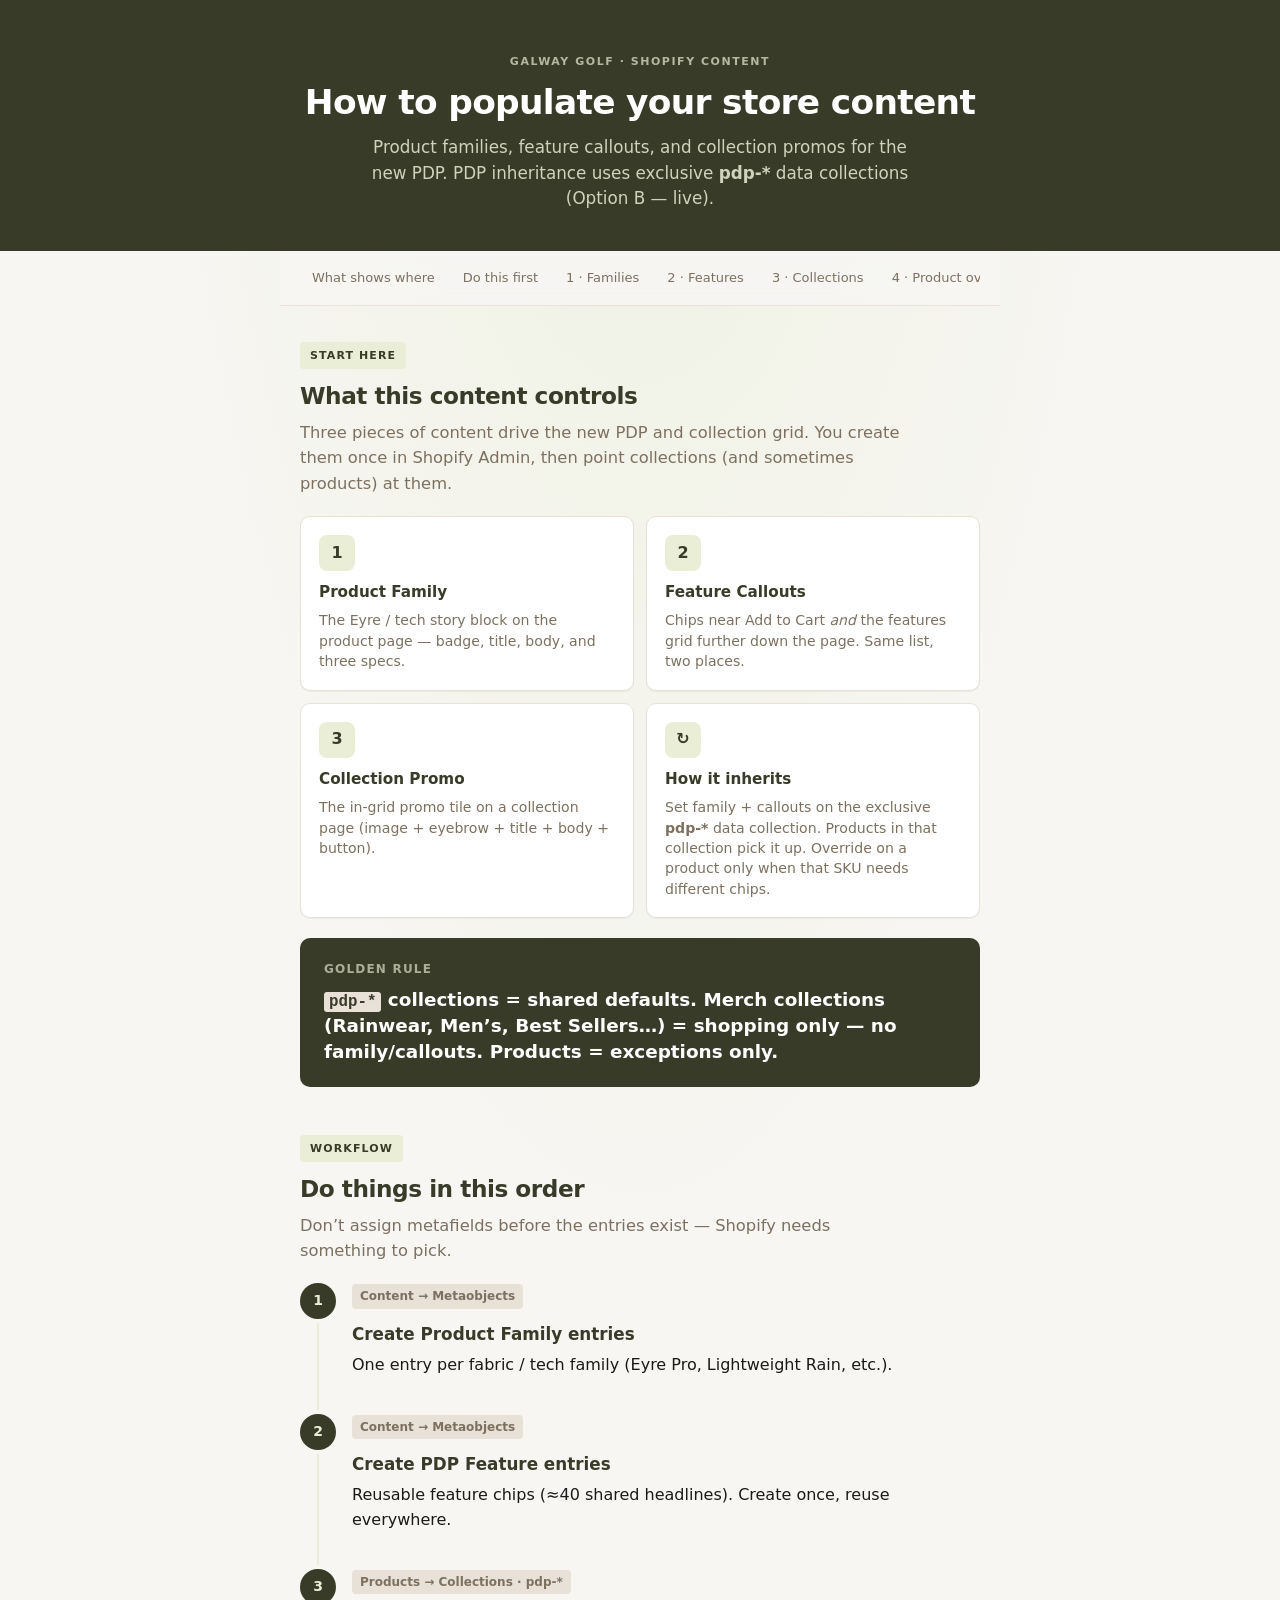
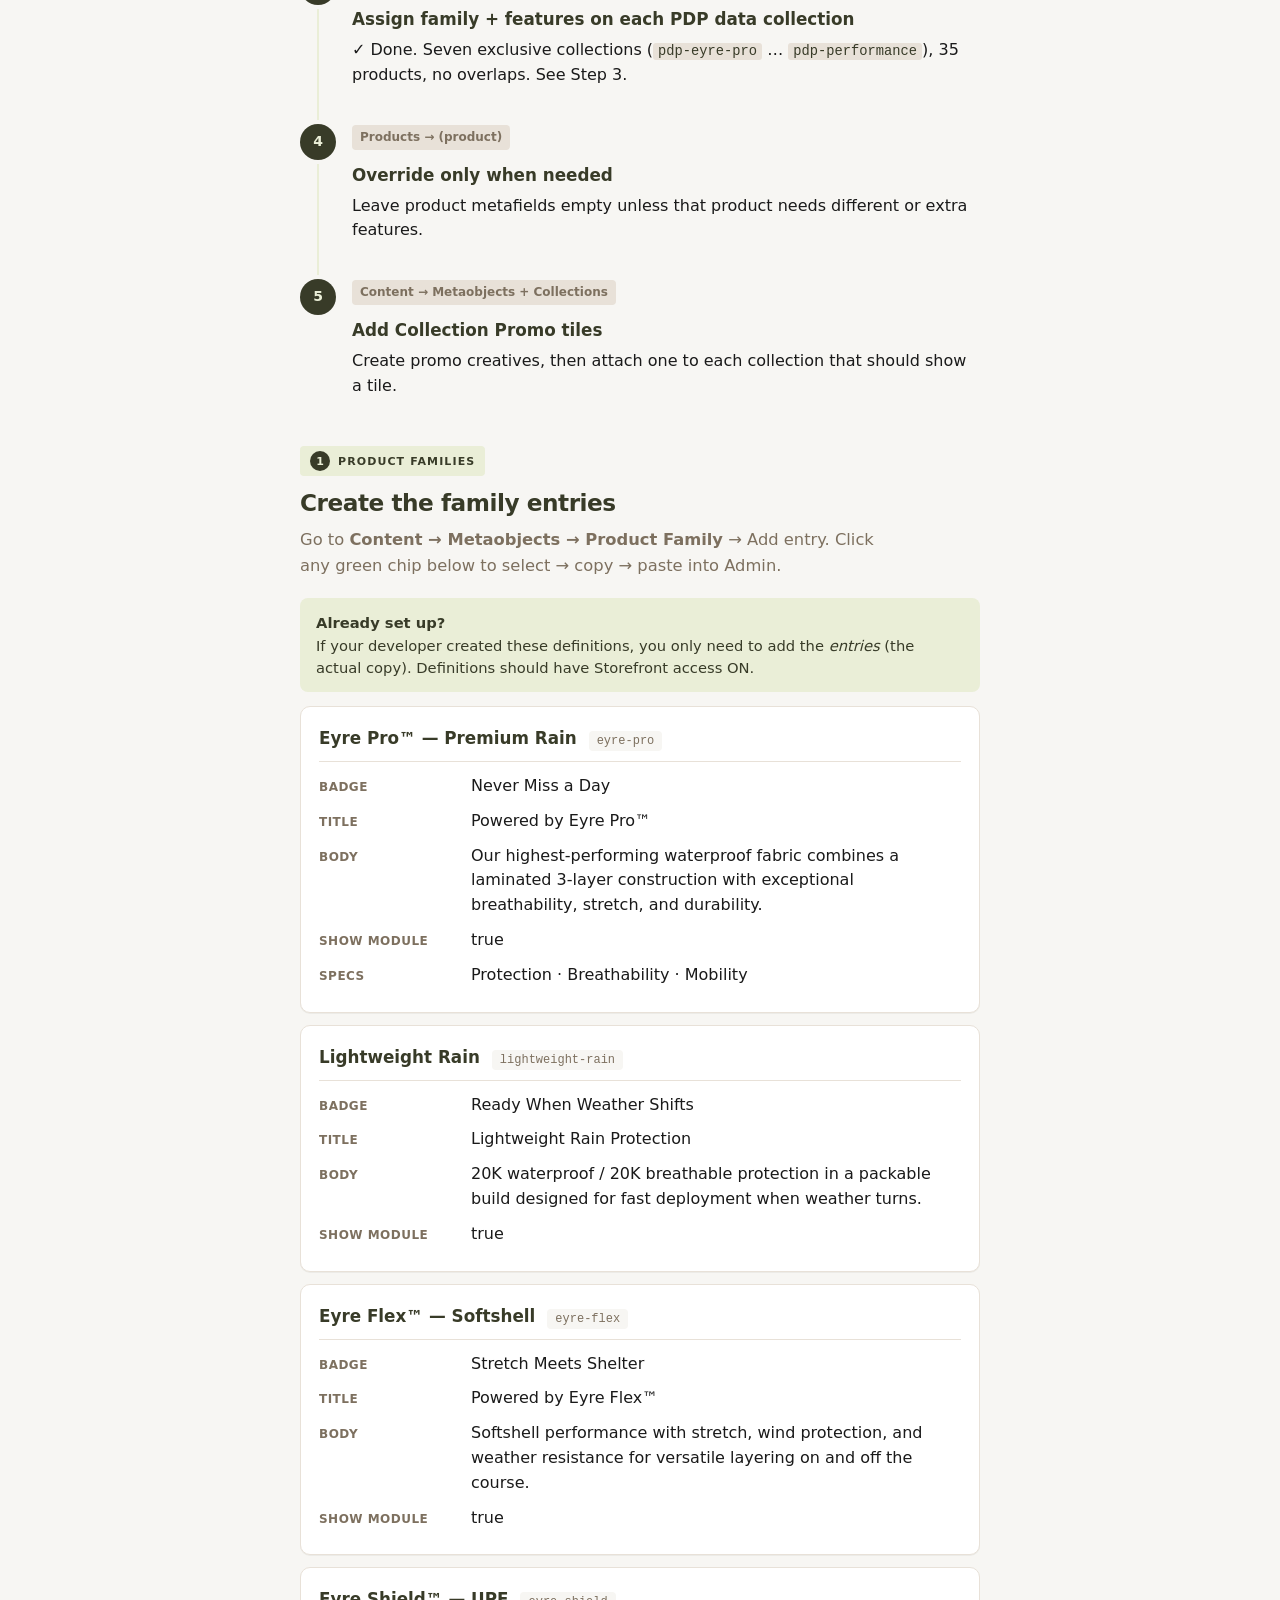
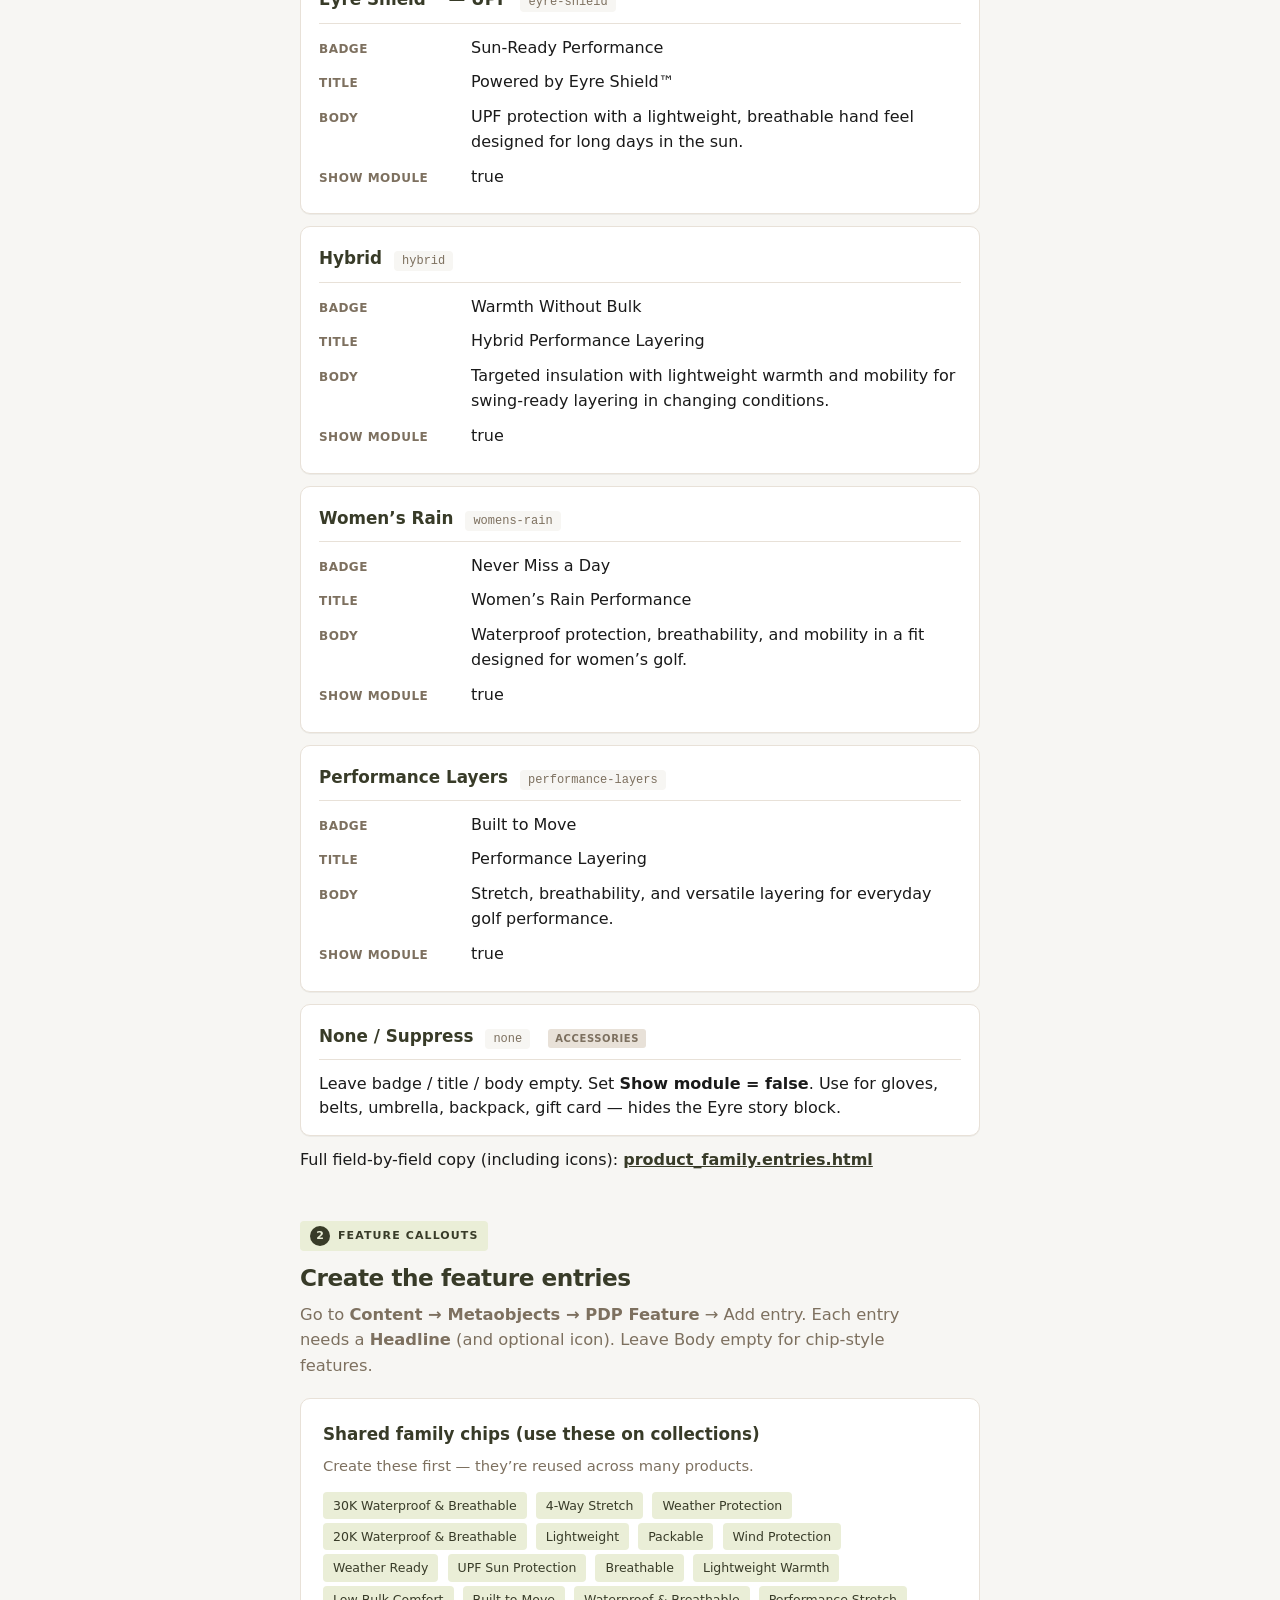
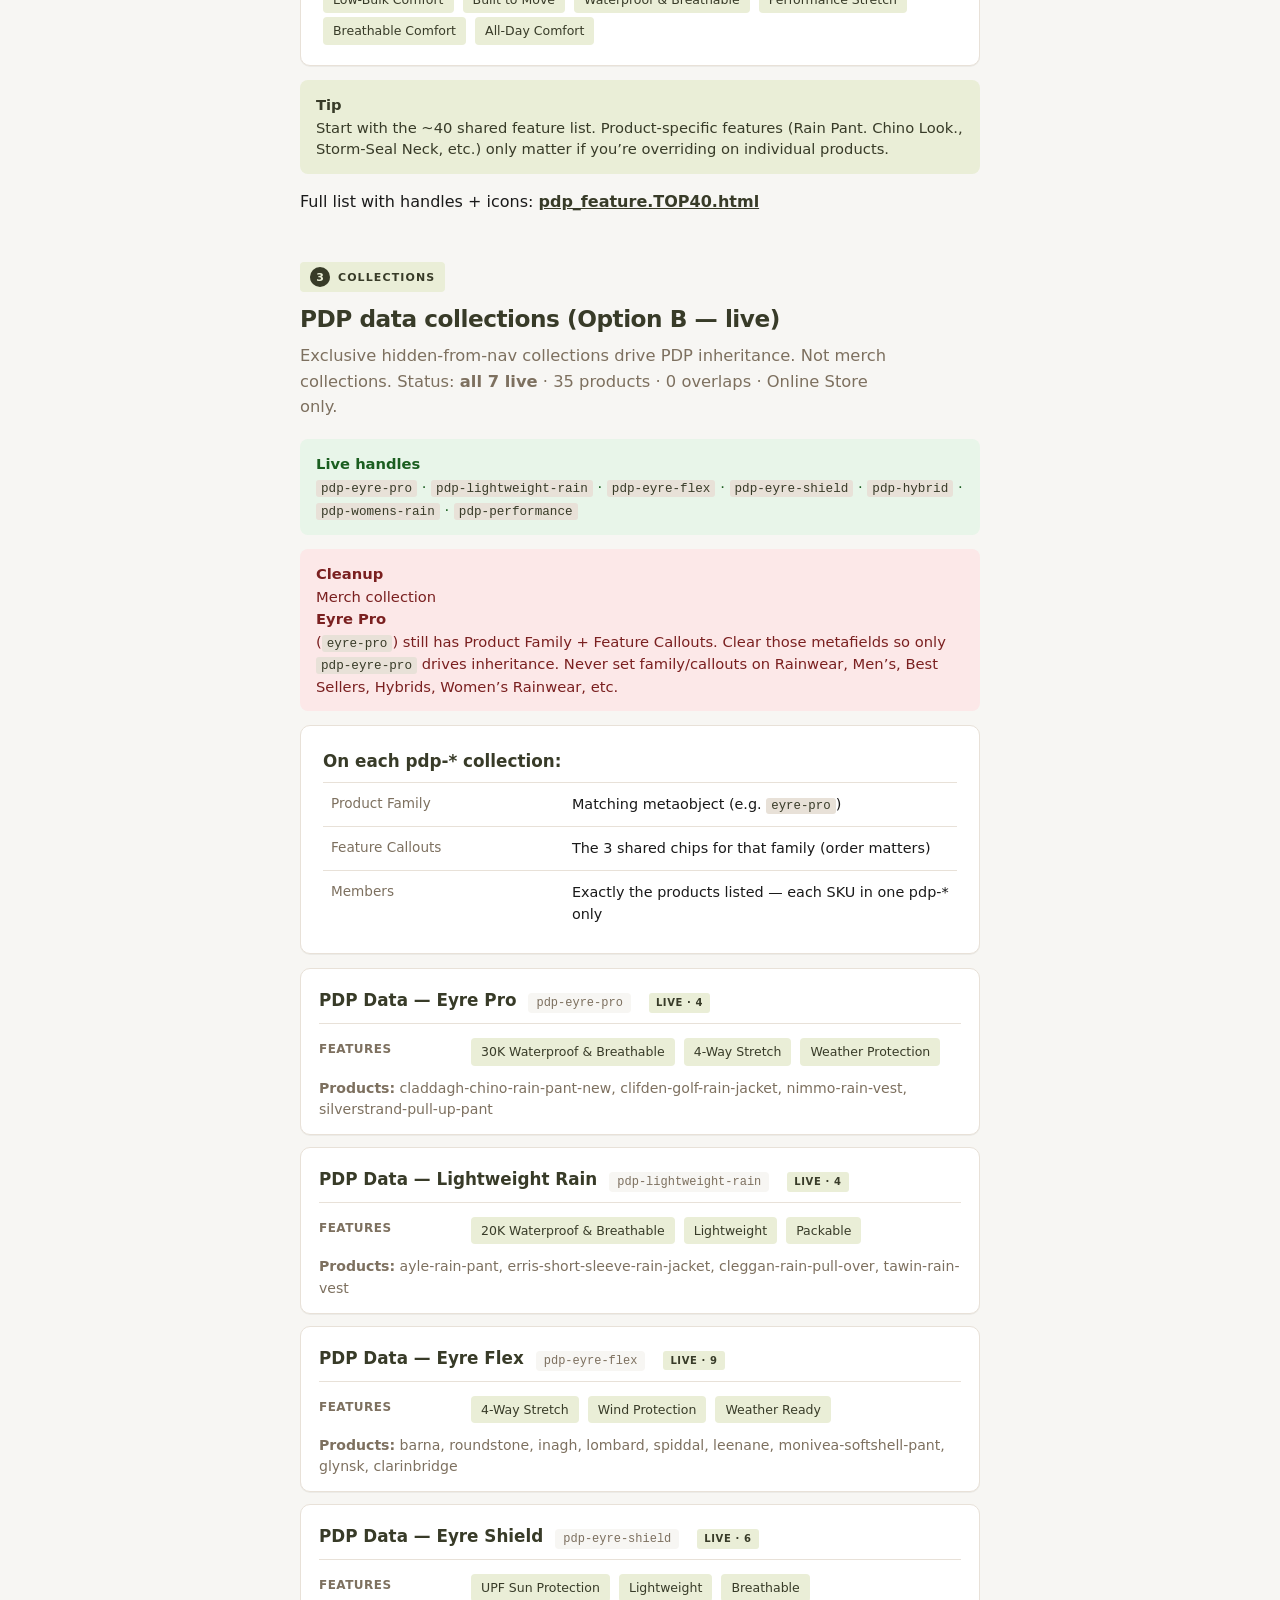
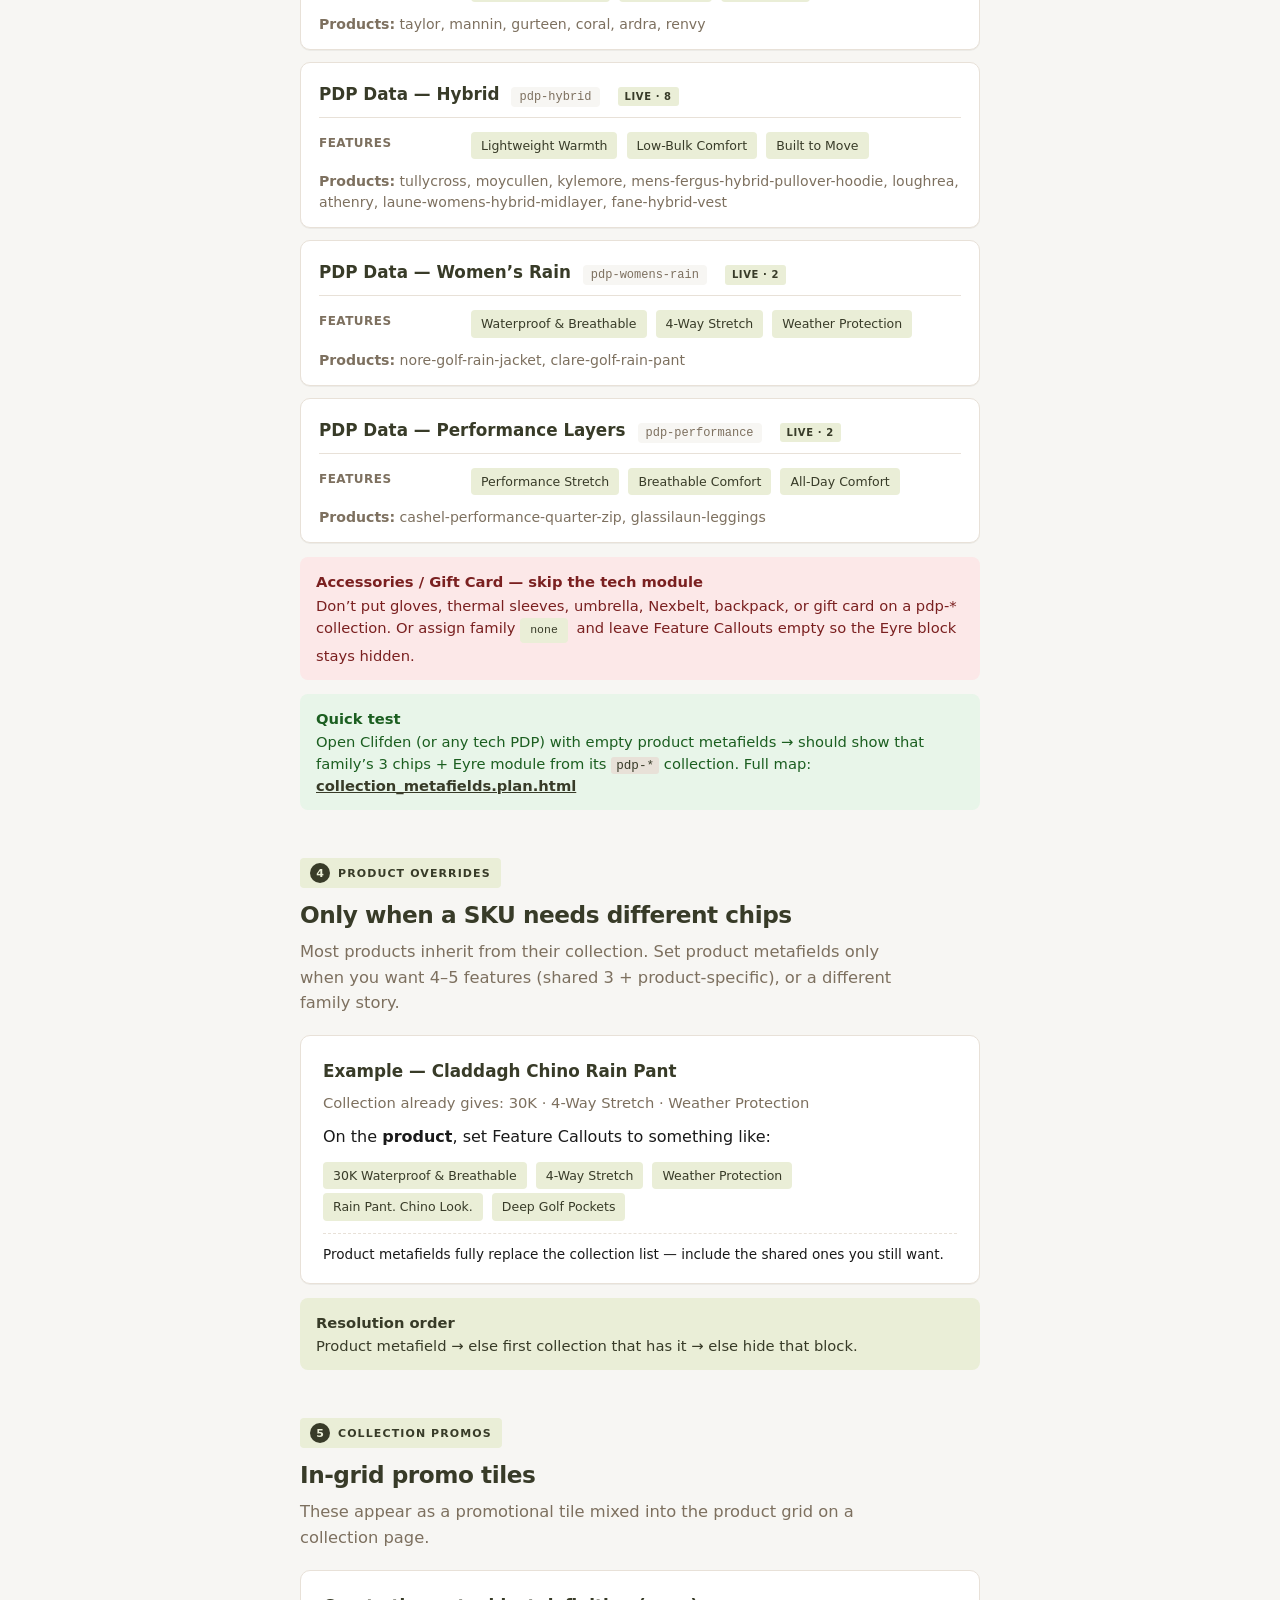
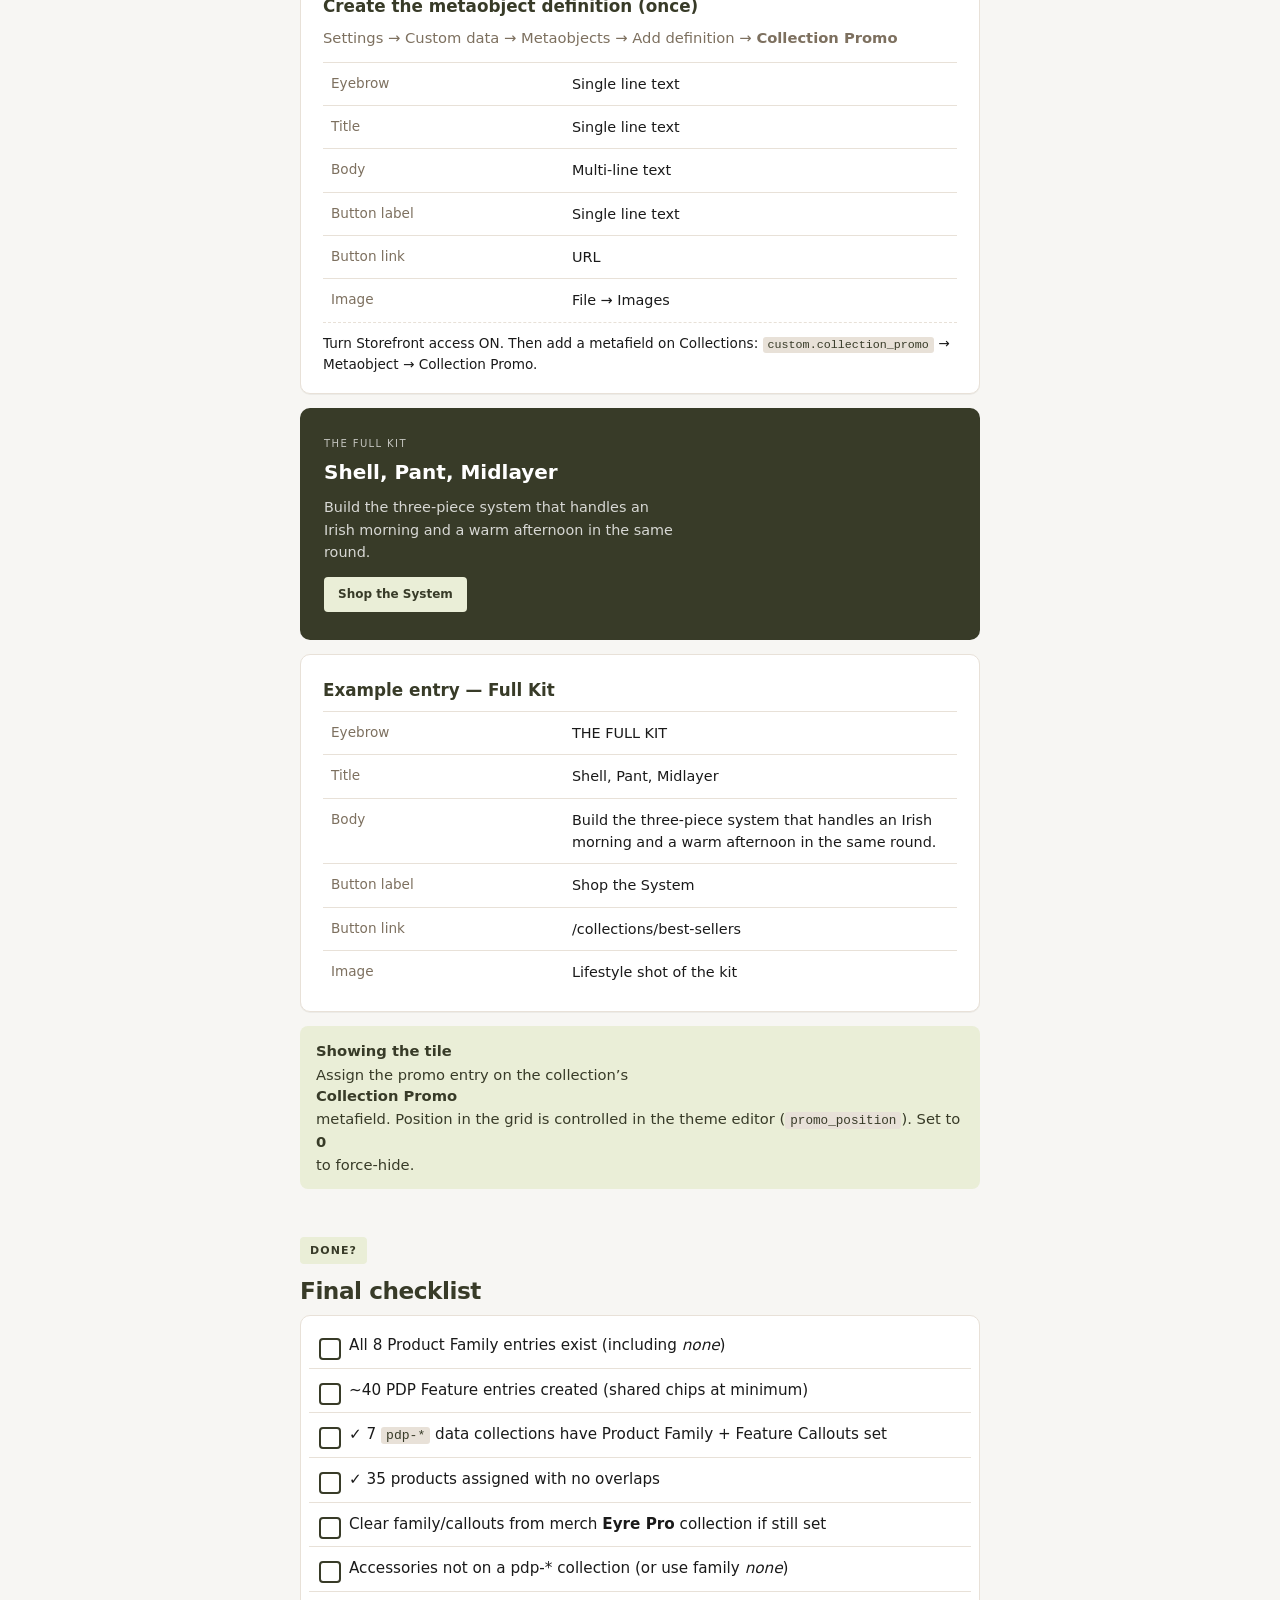
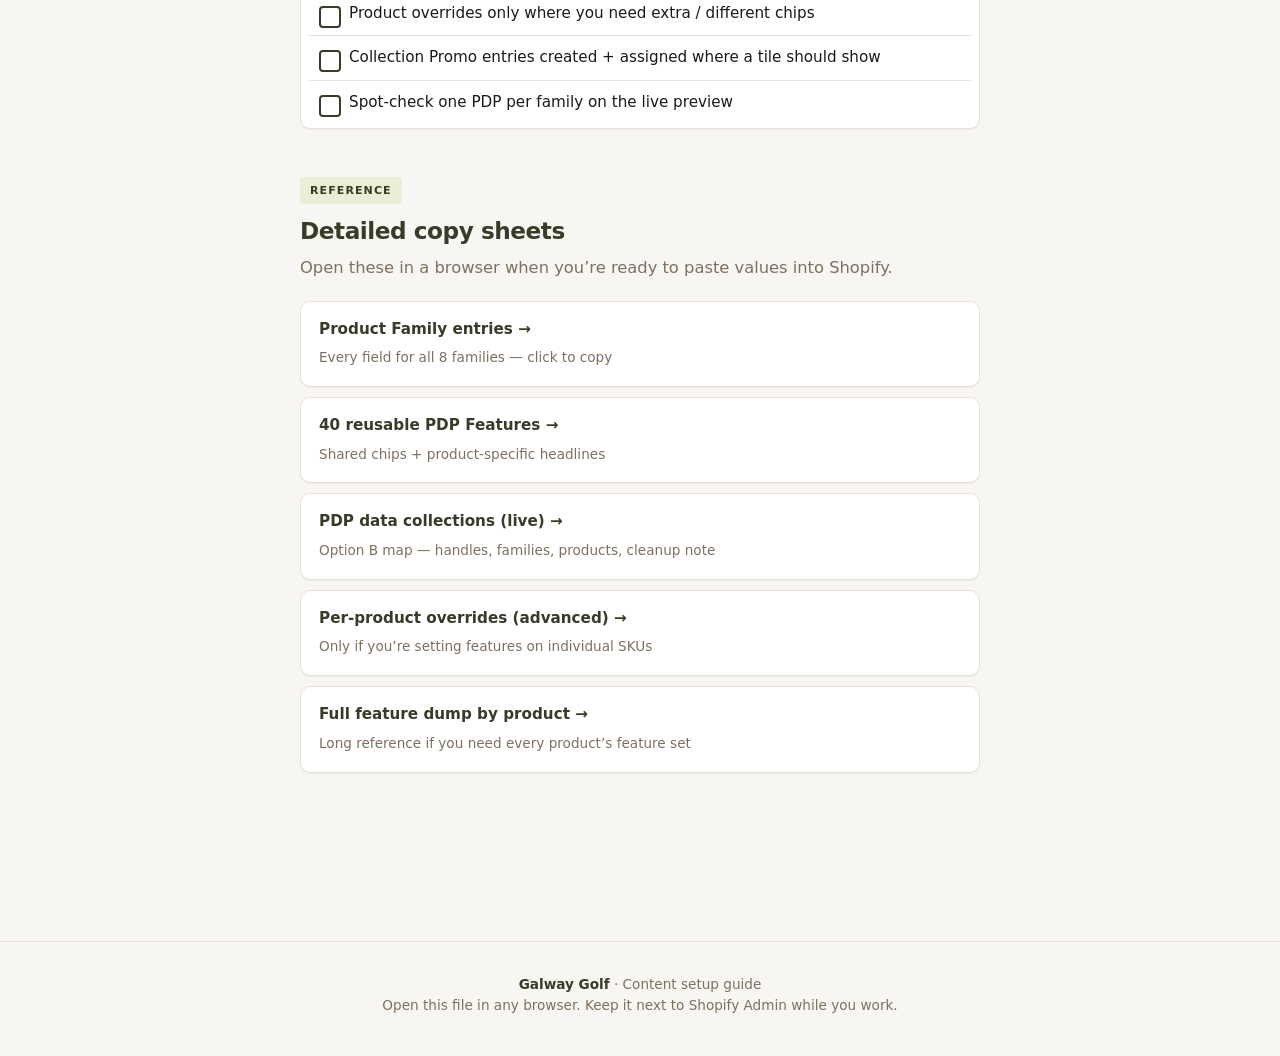
==== docs/index.html @ e73abbde "guide" ====
<!DOCTYPE html>
<html lang="en">
<head>
  <meta charset="utf-8" />
  <meta name="viewport" content="width=device-width, initial-scale=1" />
  <title>Galway — Content Setup Guide</title>
  <style>
    :root {
      --green: #383b28;
      --mint: #eaeed7;
      --taupe: #e8e1d8;
      --brown: #7d705f;
      --ink: #1a1a1a;
      --cream: #f7f6f3;
      --white: #ffffff;
      --sale: #ea4a4a;
      --radius: 10px;
      --shadow: 0 1px 0 rgba(56, 59, 40, 0.06);
      --max: 720px;
    }

    * { box-sizing: border-box; }
    html { scroll-behavior: smooth; }
    body {
      margin: 0;
      font: 16px/1.55 system-ui, -apple-system, "Segoe UI", sans-serif;
      color: var(--ink);
      background:
        radial-gradient(ellipse 80% 40% at 50% -10%, var(--mint) 0%, transparent 55%),
        var(--cream);
    }

    /* —— Header —— */
    .hero {
      background: var(--green);
      color: var(--mint);
      padding: 48px 24px 40px;
      text-align: center;
    }
    .hero-eyebrow {
      display: inline-block;
      font-size: 11px;
      font-weight: 600;
      letter-spacing: 0.14em;
      text-transform: uppercase;
      color: rgba(234, 238, 215, 0.7);
      margin-bottom: 12px;
    }
    .hero h1 {
      margin: 0 0 12px;
      font-size: clamp(1.6rem, 4vw, 2.15rem);
      font-weight: 600;
      letter-spacing: -0.02em;
      color: var(--white);
      line-height: 1.2;
    }
    .hero p {
      margin: 0 auto;
      max-width: 34rem;
      font-size: 1.05rem;
      color: rgba(234, 238, 215, 0.85);
      line-height: 1.5;
    }

    /* —— Layout —— */
    .wrap {
      max-width: var(--max);
      margin: 0 auto;
      padding: 0 20px 96px;
    }

    /* —— Sticky nav —— */
    .nav {
      position: sticky;
      top: 0;
      z-index: 20;
      background: rgba(247, 246, 243, 0.92);
      backdrop-filter: blur(10px);
      border-bottom: 1px solid var(--taupe);
      margin: 0 -20px 36px;
      padding: 0 20px;
    }
    .nav-inner {
      max-width: var(--max);
      margin: 0 auto;
      display: flex;
      gap: 4px;
      overflow-x: auto;
      padding: 10px 0;
      -webkit-overflow-scrolling: touch;
      scrollbar-width: none;
    }
    .nav-inner::-webkit-scrollbar { display: none; }
    .nav a {
      flex: 0 0 auto;
      text-decoration: none;
      color: var(--brown);
      font-size: 13px;
      font-weight: 500;
      padding: 7px 12px;
      border-radius: 999px;
      white-space: nowrap;
      transition: background 0.15s, color 0.15s;
    }
    .nav a:hover { background: var(--mint); color: var(--green); }

    /* —— Sections —— */
    section { margin-bottom: 48px; scroll-margin-top: 64px; }
    .sec-label {
      display: inline-flex;
      align-items: center;
      gap: 8px;
      font-size: 11px;
      font-weight: 700;
      letter-spacing: 0.1em;
      text-transform: uppercase;
      color: var(--green);
      background: var(--mint);
      padding: 5px 10px;
      border-radius: 4px;
      margin-bottom: 12px;
    }
    .sec-label .n {
      display: inline-flex;
      align-items: center;
      justify-content: center;
      width: 20px;
      height: 20px;
      background: var(--green);
      color: var(--mint);
      border-radius: 50%;
      font-size: 11px;
      letter-spacing: 0;
    }
    h2 {
      margin: 0 0 10px;
      font-size: 1.45rem;
      font-weight: 600;
      color: var(--green);
      letter-spacing: -0.02em;
      line-height: 1.25;
    }
    .lead {
      margin: 0 0 20px;
      color: var(--brown);
      font-size: 1.02rem;
      max-width: 38rem;
    }

    /* —— Cards —— */
    .card {
      background: var(--white);
      border: 1px solid var(--taupe);
      border-radius: var(--radius);
      padding: 22px 22px 18px;
      margin-bottom: 14px;
      box-shadow: var(--shadow);
    }
    .card h3 {
      margin: 0 0 8px;
      font-size: 1.05rem;
      color: var(--green);
    }
    .card p { margin: 0 0 10px; color: var(--ink); }
    .card p:last-child { margin-bottom: 0; }
    .card .muted { color: var(--brown); font-size: 0.92rem; }

    /* —— Big picture —— */
    .shows {
      display: grid;
      gap: 12px;
    }
    @media (min-width: 560px) {
      .shows { grid-template-columns: 1fr 1fr; }
    }
    .show {
      background: var(--white);
      border: 1px solid var(--taupe);
      border-radius: var(--radius);
      padding: 18px;
      box-shadow: var(--shadow);
    }
    .show-icon {
      width: 36px;
      height: 36px;
      border-radius: 8px;
      background: var(--mint);
      color: var(--green);
      display: flex;
      align-items: center;
      justify-content: center;
      font-size: 16px;
      font-weight: 700;
      margin-bottom: 10px;
    }
    .show h3 { margin: 0 0 6px; font-size: 0.95rem; color: var(--green); }
    .show p { margin: 0; font-size: 0.88rem; color: var(--brown); line-height: 1.45; }

    /* —— Rule of thumb —— */
    .rule {
      background: var(--green);
      color: var(--mint);
      border-radius: var(--radius);
      padding: 22px 24px;
      margin: 20px 0;
    }
    .rule strong {
      display: block;
      font-size: 0.75rem;
      letter-spacing: 0.1em;
      text-transform: uppercase;
      color: rgba(234, 238, 215, 0.65);
      margin-bottom: 8px;
    }
    .rule p {
      margin: 0;
      font-size: 1.15rem;
      font-weight: 550;
      color: var(--white);
      line-height: 1.4;
    }

    /* —— Steps —— */
    .steps { list-style: none; margin: 0; padding: 0; counter-reset: step; }
    .steps > li {
      position: relative;
      padding: 0 0 28px 52px;
      counter-increment: step;
    }
    .steps > li:last-child { padding-bottom: 0; }
    .steps > li::before {
      content: counter(step);
      position: absolute;
      left: 0;
      top: 0;
      width: 36px;
      height: 36px;
      border-radius: 50%;
      background: var(--green);
      color: var(--mint);
      font-size: 14px;
      font-weight: 700;
      display: flex;
      align-items: center;
      justify-content: center;
    }
    .steps > li::after {
      content: "";
      position: absolute;
      left: 17px;
      top: 40px;
      bottom: 4px;
      width: 2px;
      background: var(--mint);
    }
    .steps > li:last-child::after { display: none; }
    .steps h3 { margin: 4px 0 6px; font-size: 1.05rem; color: var(--green); }
    .steps p { margin: 0 0 8px; color: var(--ink); }
    .steps .where {
      display: inline-block;
      font-size: 12px;
      font-weight: 600;
      color: var(--brown);
      background: var(--taupe);
      padding: 3px 8px;
      border-radius: 4px;
      margin-bottom: 8px;
    }

    /* —— Checklist —— */
    .check { list-style: none; margin: 0; padding: 0; }
    .check li {
      position: relative;
      padding: 10px 12px 10px 40px;
      border-bottom: 1px solid var(--taupe);
      font-size: 0.95rem;
    }
    .check li:last-child { border-bottom: none; }
    .check li::before {
      content: "";
      position: absolute;
      left: 10px;
      top: 14px;
      width: 18px;
      height: 18px;
      border: 2px solid var(--green);
      border-radius: 4px;
      background: var(--white);
    }

    /* —— Chips / tags —— */
    .chip {
      display: inline-block;
      font-size: 12.5px;
      font-weight: 500;
      background: var(--mint);
      color: var(--green);
      padding: 4px 10px;
      border-radius: 4px;
      margin: 2px 4px 2px 0;
    }
    .chip.mono {
      font-family: ui-monospace, Menlo, monospace;
      font-size: 11.5px;
      user-select: all;
      cursor: text;
    }
    .tag {
      display: inline-block;
      font-size: 10px;
      font-weight: 700;
      letter-spacing: 0.06em;
      text-transform: uppercase;
      padding: 2px 7px;
      border-radius: 3px;
      background: var(--taupe);
      color: var(--brown);
      vertical-align: middle;
      margin-left: 6px;
    }
    .tag.done { background: var(--mint); color: var(--green); }
    .tag.new { background: #fce8e8; color: var(--sale); }

    /* —— Family cards —— */
    .family {
      background: var(--white);
      border: 1px solid var(--taupe);
      border-radius: var(--radius);
      padding: 18px 18px 14px;
      margin-bottom: 12px;
      box-shadow: var(--shadow);
    }
    .family-head {
      display: flex;
      flex-wrap: wrap;
      align-items: baseline;
      gap: 8px 12px;
      margin-bottom: 12px;
      padding-bottom: 10px;
      border-bottom: 1px solid var(--taupe);
    }
    .family-head h3 { margin: 0; font-size: 1.05rem; color: var(--green); }
    .family-head .handle {
      font: 12px/1 ui-monospace, Menlo, monospace;
      color: var(--brown);
      user-select: all;
      cursor: text;
      background: var(--cream);
      padding: 4px 8px;
      border-radius: 4px;
    }
    .row {
      display: grid;
      gap: 4px 16px;
      margin-bottom: 10px;
    }
    @media (min-width: 520px) {
      .row { grid-template-columns: 8.5rem 1fr; }
      .row .label { padding-top: 4px; }
    }
    .row .label {
      font-size: 12px;
      font-weight: 600;
      letter-spacing: 0.04em;
      text-transform: uppercase;
      color: var(--brown);
    }
    .prods { font-size: 0.88rem; color: var(--brown); margin: 8px 0 0; line-height: 1.5; }
    .note {
      margin-top: 10px;
      padding-top: 10px;
      border-top: 1px dashed var(--taupe);
      font-size: 0.85rem;
      color: var(--brown);
    }

    /* —— Promo example —— */
    .promo-preview {
      background: var(--green);
      border-radius: var(--radius);
      padding: 28px 24px;
      color: var(--white);
      margin: 14px 0;
    }
    .promo-preview .ey { font-size: 10px; letter-spacing: 0.14em; text-transform: uppercase; color: rgba(255,255,255,0.7); margin-bottom: 6px; }
    .promo-preview .ti { font-size: 1.25rem; font-weight: 600; margin-bottom: 8px; }
    .promo-preview .bo { font-size: 0.9rem; color: rgba(255,255,255,0.8); margin-bottom: 14px; max-width: 22rem; }
    .promo-preview .cta {
      display: inline-block;
      background: var(--mint);
      color: var(--green);
      font-size: 12px;
      font-weight: 600;
      padding: 8px 14px;
      border-radius: 4px;
    }

    /* —— Table —— */
    table.simple {
      width: 100%;
      border-collapse: collapse;
      font-size: 0.9rem;
    }
    table.simple th,
    table.simple td {
      text-align: left;
      vertical-align: top;
      padding: 10px 8px;
      border-top: 1px solid var(--taupe);
    }
    table.simple th {
      width: 38%;
      color: var(--brown);
      font-weight: 500;
      font-size: 0.85rem;
    }

    /* —— Callout boxes —— */
    .tip, .warn, .ok {
      border-radius: 8px;
      padding: 14px 16px;
      margin: 14px 0;
      font-size: 0.92rem;
      line-height: 1.45;
    }
    .tip { background: var(--mint); color: var(--green); }
    .warn { background: #fce8e8; color: #7a2020; }
    .ok { background: #e8f5e9; color: #1b5e20; }
    .tip strong, .warn strong, .ok strong { display: block; margin-bottom: 2px; }

    /* —— Links —— */
    .links {
      display: grid;
      gap: 10px;
    }
    a.link-card {
      display: block;
      text-decoration: none;
      background: var(--white);
      border: 1px solid var(--taupe);
      border-radius: var(--radius);
      padding: 16px 18px;
      color: inherit;
      transition: border-color 0.15s, box-shadow 0.15s;
      box-shadow: var(--shadow);
    }
    a.link-card:hover {
      border-color: var(--green);
      box-shadow: 0 0 0 1px var(--green);
    }
    a.link-card strong {
      display: block;
      color: var(--green);
      margin-bottom: 4px;
      font-size: 0.95rem;
    }
    a.link-card span {
      font-size: 0.85rem;
      color: var(--brown);
    }

    /* —— Footer —— */
    .foot {
      text-align: center;
      padding: 32px 20px 48px;
      color: var(--brown);
      font-size: 0.85rem;
      border-top: 1px solid var(--taupe);
      margin-top: 24px;
    }
    .foot strong { color: var(--green); }

    code {
      font-family: ui-monospace, Menlo, monospace;
      font-size: 0.86em;
      background: var(--taupe);
      padding: 1px 5px;
      border-radius: 3px;
      color: var(--green);
    }
  </style>
</head>
<body>

  <header class="hero">
    <div class="hero-eyebrow">Galway Golf · Shopify content</div>
    <h1>How to populate your store content</h1>
    <p>
      Product families, feature callouts, and collection promos for the new PDP.
      PDP inheritance uses exclusive <strong>pdp-*</strong> data collections (Option B — live).
    </p>
  </header>

  <div class="wrap">
    <nav class="nav" aria-label="Guide sections">
      <div class="nav-inner">
        <a href="#picture">What shows where</a>
        <a href="#order">Do this first</a>
        <a href="#step1">1 · Families</a>
        <a href="#step2">2 · Features</a>
        <a href="#step3">3 · Collections</a>
        <a href="#step4">4 · Product overrides</a>
        <a href="#step5">5 · Collection promos</a>
        <a href="#check">Checklist</a>
        <a href="#sheets">Copy sheets</a>
      </div>
    </nav>

    <!-- ========== BIG PICTURE ========== -->
    <section id="picture">
      <div class="sec-label">Start here</div>
      <h2>What this content controls</h2>
      <p class="lead">
        Three pieces of content drive the new PDP and collection grid.
        You create them once in Shopify Admin, then point collections (and sometimes products) at them.
      </p>

      <div class="shows">
        <div class="show">
          <div class="show-icon">1</div>
          <h3>Product Family</h3>
          <p>The Eyre / tech story block on the product page — badge, title, body, and three specs.</p>
        </div>
        <div class="show">
          <div class="show-icon">2</div>
          <h3>Feature Callouts</h3>
          <p>Chips near Add to Cart <em>and</em> the features grid further down the page. Same list, two places.</p>
        </div>
        <div class="show">
          <div class="show-icon">3</div>
          <h3>Collection Promo</h3>
          <p>The in-grid promo tile on a collection page (image + eyebrow + title + body + button).</p>
        </div>
        <div class="show">
          <div class="show-icon">↻</div>
          <h3>How it inherits</h3>
          <p>Set family + callouts on the exclusive <strong>pdp-*</strong> data collection. Products in that collection pick it up. Override on a product only when that SKU needs different chips.</p>
        </div>
      </div>

      <div class="rule">
        <strong>Golden rule</strong>
        <p><code>pdp-*</code> collections = shared defaults. Merch collections (Rainwear, Men’s, Best Sellers…) = shopping only — no family/callouts. Products = exceptions only.</p>
      </div>
    </section>

    <!-- ========== ORDER ========== -->
    <section id="order">
      <div class="sec-label">Workflow</div>
      <h2>Do things in this order</h2>
      <p class="lead">Don’t assign metafields before the entries exist — Shopify needs something to pick.</p>

      <ol class="steps">
        <li>
          <span class="where">Content → Metaobjects</span>
          <h3>Create Product Family entries</h3>
          <p>One entry per fabric / tech family (Eyre Pro, Lightweight Rain, etc.).</p>
        </li>
        <li>
          <span class="where">Content → Metaobjects</span>
          <h3>Create PDP Feature entries</h3>
          <p>Reusable feature chips (≈40 shared headlines). Create once, reuse everywhere.</p>
        </li>
        <li>
          <span class="where">Products → Collections · pdp-*</span>
          <h3>Assign family + features on each PDP data collection</h3>
          <p>✓ Done. Seven exclusive collections (<code>pdp-eyre-pro</code> … <code>pdp-performance</code>), 35 products, no overlaps. See Step 3.</p>
        </li>
        <li>
          <span class="where">Products → (product)</span>
          <h3>Override only when needed</h3>
          <p>Leave product metafields empty unless that product needs different or extra features.</p>
        </li>
        <li>
          <span class="where">Content → Metaobjects + Collections</span>
          <h3>Add Collection Promo tiles</h3>
          <p>Create promo creatives, then attach one to each collection that should show a tile.</p>
        </li>
      </ol>
    </section>

    <!-- ========== STEP 1 ========== -->
    <section id="step1">
      <div class="sec-label"><span class="n">1</span> Product Families</div>
      <h2>Create the family entries</h2>
      <p class="lead">
        Go to <strong>Content → Metaobjects → Product Family</strong> → Add entry.
        Click any green chip below to select → copy → paste into Admin.
      </p>

      <div class="tip">
        <strong>Already set up?</strong>
        If your developer created these definitions, you only need to add the <em>entries</em> (the actual copy). Definitions should have Storefront access ON.
      </div>

      <div class="family">
        <div class="family-head">
          <h3>Eyre Pro™ — Premium Rain</h3>
          <span class="handle">eyre-pro</span>
        </div>
        <div class="row"><span class="label">Badge</span><span>Never Miss a Day</span></div>
        <div class="row"><span class="label">Title</span><span>Powered by Eyre Pro™</span></div>
        <div class="row"><span class="label">Body</span><span>Our highest-performing waterproof fabric combines a laminated 3-layer construction with exceptional breathability, stretch, and durability.</span></div>
        <div class="row"><span class="label">Show module</span><span>true</span></div>
        <div class="row"><span class="label">Specs</span><span>Protection · Breathability · Mobility</span></div>
      </div>

      <div class="family">
        <div class="family-head">
          <h3>Lightweight Rain</h3>
          <span class="handle">lightweight-rain</span>
        </div>
        <div class="row"><span class="label">Badge</span><span>Ready When Weather Shifts</span></div>
        <div class="row"><span class="label">Title</span><span>Lightweight Rain Protection</span></div>
        <div class="row"><span class="label">Body</span><span>20K waterproof / 20K breathable protection in a packable build designed for fast deployment when weather turns.</span></div>
        <div class="row"><span class="label">Show module</span><span>true</span></div>
      </div>

      <div class="family">
        <div class="family-head">
          <h3>Eyre Flex™ — Softshell</h3>
          <span class="handle">eyre-flex</span>
        </div>
        <div class="row"><span class="label">Badge</span><span>Stretch Meets Shelter</span></div>
        <div class="row"><span class="label">Title</span><span>Powered by Eyre Flex™</span></div>
        <div class="row"><span class="label">Body</span><span>Softshell performance with stretch, wind protection, and weather resistance for versatile layering on and off the course.</span></div>
        <div class="row"><span class="label">Show module</span><span>true</span></div>
      </div>

      <div class="family">
        <div class="family-head">
          <h3>Eyre Shield™ — UPF</h3>
          <span class="handle">eyre-shield</span>
        </div>
        <div class="row"><span class="label">Badge</span><span>Sun-Ready Performance</span></div>
        <div class="row"><span class="label">Title</span><span>Powered by Eyre Shield™</span></div>
        <div class="row"><span class="label">Body</span><span>UPF protection with a lightweight, breathable hand feel designed for long days in the sun.</span></div>
        <div class="row"><span class="label">Show module</span><span>true</span></div>
      </div>

      <div class="family">
        <div class="family-head">
          <h3>Hybrid</h3>
          <span class="handle">hybrid</span>
        </div>
        <div class="row"><span class="label">Badge</span><span>Warmth Without Bulk</span></div>
        <div class="row"><span class="label">Title</span><span>Hybrid Performance Layering</span></div>
        <div class="row"><span class="label">Body</span><span>Targeted insulation with lightweight warmth and mobility for swing-ready layering in changing conditions.</span></div>
        <div class="row"><span class="label">Show module</span><span>true</span></div>
      </div>

      <div class="family">
        <div class="family-head">
          <h3>Women’s Rain</h3>
          <span class="handle">womens-rain</span>
        </div>
        <div class="row"><span class="label">Badge</span><span>Never Miss a Day</span></div>
        <div class="row"><span class="label">Title</span><span>Women’s Rain Performance</span></div>
        <div class="row"><span class="label">Body</span><span>Waterproof protection, breathability, and mobility in a fit designed for women’s golf.</span></div>
        <div class="row"><span class="label">Show module</span><span>true</span></div>
      </div>

      <div class="family">
        <div class="family-head">
          <h3>Performance Layers</h3>
          <span class="handle">performance-layers</span>
        </div>
        <div class="row"><span class="label">Badge</span><span>Built to Move</span></div>
        <div class="row"><span class="label">Title</span><span>Performance Layering</span></div>
        <div class="row"><span class="label">Body</span><span>Stretch, breathability, and versatile layering for everyday golf performance.</span></div>
        <div class="row"><span class="label">Show module</span><span>true</span></div>
      </div>

      <div class="family">
        <div class="family-head">
          <h3>None / Suppress</h3>
          <span class="handle">none</span>
          <span class="tag">accessories</span>
        </div>
        <p class="muted" style="margin:0">Leave badge / title / body empty. Set <strong>Show module = false</strong>. Use for gloves, belts, umbrella, backpack, gift card — hides the Eyre story block.</p>
      </div>

      <p class="muted" style="margin-top:12px">
        Full field-by-field copy (including icons):
        <a href="product_family.entries.html" style="color:var(--green);font-weight:600">product_family.entries.html</a>
      </p>
    </section>

    <!-- ========== STEP 2 ========== -->
    <section id="step2">
      <div class="sec-label"><span class="n">2</span> Feature Callouts</div>
      <h2>Create the feature entries</h2>
      <p class="lead">
        Go to <strong>Content → Metaobjects → PDP Feature</strong> → Add entry.
        Each entry needs a <strong>Headline</strong> (and optional icon). Leave Body empty for chip-style features.
      </p>

      <div class="card">
        <h3>Shared family chips (use these on collections)</h3>
        <p class="muted">Create these first — they’re reused across many products.</p>
        <p style="margin-top:12px">
          <span class="chip">30K Waterproof &amp; Breathable</span>
          <span class="chip">4-Way Stretch</span>
          <span class="chip">Weather Protection</span>
          <span class="chip">20K Waterproof &amp; Breathable</span>
          <span class="chip">Lightweight</span>
          <span class="chip">Packable</span>
          <span class="chip">Wind Protection</span>
          <span class="chip">Weather Ready</span>
          <span class="chip">UPF Sun Protection</span>
          <span class="chip">Breathable</span>
          <span class="chip">Lightweight Warmth</span>
          <span class="chip">Low-Bulk Comfort</span>
          <span class="chip">Built to Move</span>
          <span class="chip">Waterproof &amp; Breathable</span>
          <span class="chip">Performance Stretch</span>
          <span class="chip">Breathable Comfort</span>
          <span class="chip">All-Day Comfort</span>
        </p>
      </div>

      <div class="tip">
        <strong>Tip</strong>
        Start with the ~40 shared feature list. Product-specific features (Rain Pant. Chino Look., Storm-Seal Neck, etc.) only matter if you’re overriding on individual products.
      </div>

      <p class="muted">
        Full list with handles + icons:
        <a href="pdp_feature.TOP40.html" style="color:var(--green);font-weight:600">pdp_feature.TOP40.html</a>
      </p>
    </section>

    <!-- ========== STEP 3 ========== -->
    <section id="step3">
      <div class="sec-label"><span class="n">3</span> Collections</div>
      <h2>PDP data collections (Option B — live)</h2>
      <p class="lead">
        Exclusive hidden-from-nav collections drive PDP inheritance. Not merch collections.
        Status: <strong>all 7 live</strong> · 35 products · 0 overlaps · Online Store only.
      </p>

      <div class="ok">
        <strong>Live handles</strong>
        <code>pdp-eyre-pro</code> · <code>pdp-lightweight-rain</code> · <code>pdp-eyre-flex</code> ·
        <code>pdp-eyre-shield</code> · <code>pdp-hybrid</code> · <code>pdp-womens-rain</code> · <code>pdp-performance</code>
      </div>

      <div class="warn">
        <strong>Cleanup</strong>
        Merch collection <strong>Eyre Pro</strong> (<code>eyre-pro</code>) still has Product Family + Feature Callouts.
        Clear those metafields so only <code>pdp-eyre-pro</code> drives inheritance.
        Never set family/callouts on Rainwear, Men’s, Best Sellers, Hybrids, Women’s Rainwear, etc.
      </div>

      <div class="card">
        <h3>On each pdp-* collection:</h3>
        <table class="simple">
          <tr>
            <th>Product Family</th>
            <td>Matching metaobject (e.g. <code>eyre-pro</code>)</td>
          </tr>
          <tr>
            <th>Feature Callouts</th>
            <td>The 3 shared chips for that family (order matters)</td>
          </tr>
          <tr>
            <th>Members</th>
            <td>Exactly the products listed — each SKU in one pdp-* only</td>
          </tr>
        </table>
      </div>

      <div class="family">
        <div class="family-head">
          <h3>PDP Data — Eyre Pro</h3>
          <span class="handle">pdp-eyre-pro</span>
          <span class="tag done">live · 4</span>
        </div>
        <div class="row">
          <span class="label">Features</span>
          <span>
            <span class="chip">30K Waterproof &amp; Breathable</span>
            <span class="chip">4-Way Stretch</span>
            <span class="chip">Weather Protection</span>
          </span>
        </div>
        <p class="prods"><strong>Products:</strong> claddagh-chino-rain-pant-new, clifden-golf-rain-jacket, nimmo-rain-vest, silverstrand-pull-up-pant</p>
      </div>

      <div class="family">
        <div class="family-head">
          <h3>PDP Data — Lightweight Rain</h3>
          <span class="handle">pdp-lightweight-rain</span>
          <span class="tag done">live · 4</span>
        </div>
        <div class="row">
          <span class="label">Features</span>
          <span>
            <span class="chip">20K Waterproof &amp; Breathable</span>
            <span class="chip">Lightweight</span>
            <span class="chip">Packable</span>
          </span>
        </div>
        <p class="prods"><strong>Products:</strong> ayle-rain-pant, erris-short-sleeve-rain-jacket, cleggan-rain-pull-over, tawin-rain-vest</p>
      </div>

      <div class="family">
        <div class="family-head">
          <h3>PDP Data — Eyre Flex</h3>
          <span class="handle">pdp-eyre-flex</span>
          <span class="tag done">live · 9</span>
        </div>
        <div class="row">
          <span class="label">Features</span>
          <span>
            <span class="chip">4-Way Stretch</span>
            <span class="chip">Wind Protection</span>
            <span class="chip">Weather Ready</span>
          </span>
        </div>
        <p class="prods"><strong>Products:</strong> barna, roundstone, inagh, lombard, spiddal, leenane, monivea-softshell-pant, glynsk, clarinbridge</p>
      </div>

      <div class="family">
        <div class="family-head">
          <h3>PDP Data — Eyre Shield</h3>
          <span class="handle">pdp-eyre-shield</span>
          <span class="tag done">live · 6</span>
        </div>
        <div class="row">
          <span class="label">Features</span>
          <span>
            <span class="chip">UPF Sun Protection</span>
            <span class="chip">Lightweight</span>
            <span class="chip">Breathable</span>
          </span>
        </div>
        <p class="prods"><strong>Products:</strong> taylor, mannin, gurteen, coral, ardra, renvy</p>
      </div>

      <div class="family">
        <div class="family-head">
          <h3>PDP Data — Hybrid</h3>
          <span class="handle">pdp-hybrid</span>
          <span class="tag done">live · 8</span>
        </div>
        <div class="row">
          <span class="label">Features</span>
          <span>
            <span class="chip">Lightweight Warmth</span>
            <span class="chip">Low-Bulk Comfort</span>
            <span class="chip">Built to Move</span>
          </span>
        </div>
        <p class="prods"><strong>Products:</strong> tullycross, moycullen, kylemore, mens-fergus-hybrid-pullover-hoodie, loughrea, athenry, laune-womens-hybrid-midlayer, fane-hybrid-vest</p>
      </div>

      <div class="family">
        <div class="family-head">
          <h3>PDP Data — Women’s Rain</h3>
          <span class="handle">pdp-womens-rain</span>
          <span class="tag done">live · 2</span>
        </div>
        <div class="row">
          <span class="label">Features</span>
          <span>
            <span class="chip">Waterproof &amp; Breathable</span>
            <span class="chip">4-Way Stretch</span>
            <span class="chip">Weather Protection</span>
          </span>
        </div>
        <p class="prods"><strong>Products:</strong> nore-golf-rain-jacket, clare-golf-rain-pant</p>
      </div>

      <div class="family">
        <div class="family-head">
          <h3>PDP Data — Performance Layers</h3>
          <span class="handle">pdp-performance</span>
          <span class="tag done">live · 2</span>
        </div>
        <div class="row">
          <span class="label">Features</span>
          <span>
            <span class="chip">Performance Stretch</span>
            <span class="chip">Breathable Comfort</span>
            <span class="chip">All-Day Comfort</span>
          </span>
        </div>
        <p class="prods"><strong>Products:</strong> cashel-performance-quarter-zip, glassilaun-leggings</p>
      </div>

      <div class="warn">
        <strong>Accessories / Gift Card — skip the tech module</strong>
        Don’t put gloves, thermal sleeves, umbrella, Nexbelt, backpack, or gift card on a pdp-* collection.
        Or assign family <span class="chip mono">none</span> and leave Feature Callouts empty so the Eyre block stays hidden.
      </div>

      <div class="ok">
        <strong>Quick test</strong>
        Open Clifden (or any tech PDP) with empty product metafields → should show that family’s 3 chips + Eyre module from its <code>pdp-*</code> collection.
        Full map: <a href="collection_metafields.plan.html" style="color:var(--green);font-weight:600">collection_metafields.plan.html</a>
      </div>
    </section>

    <!-- ========== STEP 4 ========== -->
    <section id="step4">
      <div class="sec-label"><span class="n">4</span> Product overrides</div>
      <h2>Only when a SKU needs different chips</h2>
      <p class="lead">
        Most products inherit from their collection. Set product metafields only when you want 4–5 features
        (shared 3 + product-specific), or a different family story.
      </p>

      <div class="card">
        <h3>Example — Claddagh Chino Rain Pant</h3>
        <p class="muted">Collection already gives: 30K · 4-Way Stretch · Weather Protection</p>
        <p style="margin-top:10px">On the <strong>product</strong>, set Feature Callouts to something like:</p>
        <p style="margin-top:8px">
          <span class="chip">30K Waterproof &amp; Breathable</span>
          <span class="chip">4-Way Stretch</span>
          <span class="chip">Weather Protection</span>
          <span class="chip">Rain Pant. Chino Look.</span>
          <span class="chip">Deep Golf Pockets</span>
        </p>
        <p class="note">Product metafields fully replace the collection list — include the shared ones you still want.</p>
      </div>

      <div class="tip">
        <strong>Resolution order</strong>
        Product metafield → else first collection that has it → else hide that block.
      </div>
    </section>

    <!-- ========== STEP 5 ========== -->
    <section id="step5">
      <div class="sec-label"><span class="n">5</span> Collection promos</div>
      <h2>In-grid promo tiles</h2>
      <p class="lead">
        These appear as a promotional tile mixed into the product grid on a collection page.
      </p>

      <div class="card">
        <h3>Create the metaobject definition (once)</h3>
        <p class="muted">Settings → Custom data → Metaobjects → Add definition → <strong>Collection Promo</strong></p>
        <table class="simple" style="margin-top:12px">
          <tr><th>Eyebrow</th><td>Single line text</td></tr>
          <tr><th>Title</th><td>Single line text</td></tr>
          <tr><th>Body</th><td>Multi-line text</td></tr>
          <tr><th>Button label</th><td>Single line text</td></tr>
          <tr><th>Button link</th><td>URL</td></tr>
          <tr><th>Image</th><td>File → Images</td></tr>
        </table>
        <p class="note">Turn Storefront access ON. Then add a metafield on Collections: <code>custom.collection_promo</code> → Metaobject → Collection Promo.</p>
      </div>

      <div class="promo-preview" aria-hidden="true">
        <div class="ey">The Full Kit</div>
        <div class="ti">Shell, Pant, Midlayer</div>
        <div class="bo">Build the three-piece system that handles an Irish morning and a warm afternoon in the same round.</div>
        <span class="cta">Shop the System</span>
      </div>

      <div class="card">
        <h3>Example entry — Full Kit</h3>
        <table class="simple">
          <tr><th>Eyebrow</th><td>THE FULL KIT</td></tr>
          <tr><th>Title</th><td>Shell, Pant, Midlayer</td></tr>
          <tr><th>Body</th><td>Build the three-piece system that handles an Irish morning and a warm afternoon in the same round.</td></tr>
          <tr><th>Button label</th><td>Shop the System</td></tr>
          <tr><th>Button link</th><td>/collections/best-sellers</td></tr>
          <tr><th>Image</th><td>Lifestyle shot of the kit</td></tr>
        </table>
      </div>

      <div class="tip">
        <strong>Showing the tile</strong>
        Assign the promo entry on the collection’s <strong>Collection Promo</strong> metafield.
        Position in the grid is controlled in the theme editor (<code>promo_position</code>). Set to <strong>0</strong> to force-hide.
      </div>
    </section>

    <!-- ========== CHECKLIST ========== -->
    <section id="check">
      <div class="sec-label">Done?</div>
      <h2>Final checklist</h2>
      <div class="card" style="padding:8px 8px 4px">
        <ul class="check">
          <li>All 8 Product Family entries exist (including <em>none</em>)</li>
          <li>~40 PDP Feature entries created (shared chips at minimum)</li>
          <li>✓ 7 <code>pdp-*</code> data collections have Product Family + Feature Callouts set</li>
          <li>✓ 35 products assigned with no overlaps</li>
          <li>Clear family/callouts from merch <strong>Eyre Pro</strong> collection if still set</li>
          <li>Accessories not on a pdp-* collection (or use family <em>none</em>)</li>
          <li>Product overrides only where you need extra / different chips</li>
          <li>Collection Promo entries created + assigned where a tile should show</li>
          <li>Spot-check one PDP per family on the live preview</li>
        </ul>
      </div>
    </section>

    <!-- ========== COPY SHEETS ========== -->
    <section id="sheets">
      <div class="sec-label">Reference</div>
      <h2>Detailed copy sheets</h2>
      <p class="lead">Open these in a browser when you’re ready to paste values into Shopify.</p>

      <div class="links">
        <a class="link-card" href="product_family.entries.html">
          <strong>Product Family entries →</strong>
          <span>Every field for all 8 families — click to copy</span>
        </a>
        <a class="link-card" href="pdp_feature.TOP40.html">
          <strong>40 reusable PDP Features →</strong>
          <span>Shared chips + product-specific headlines</span>
        </a>
        <a class="link-card" href="collection_metafields.plan.html">
          <strong>PDP data collections (live) →</strong>
          <span>Option B map — handles, families, products, cleanup note</span>
        </a>
        <a class="link-card" href="product_assignments.html">
          <strong>Per-product overrides (advanced) →</strong>
          <span>Only if you’re setting features on individual SKUs</span>
        </a>
        <a class="link-card" href="pdp_feature.entries.html">
          <strong>Full feature dump by product →</strong>
          <span>Long reference if you need every product’s feature set</span>
        </a>
      </div>
    </section>
  </div>

  <footer class="foot">
    <strong>Galway Golf</strong> · Content setup guide<br />
    Open this file in any browser. Keep it next to Shopify Admin while you work.
  </footer>

</body>
</html>
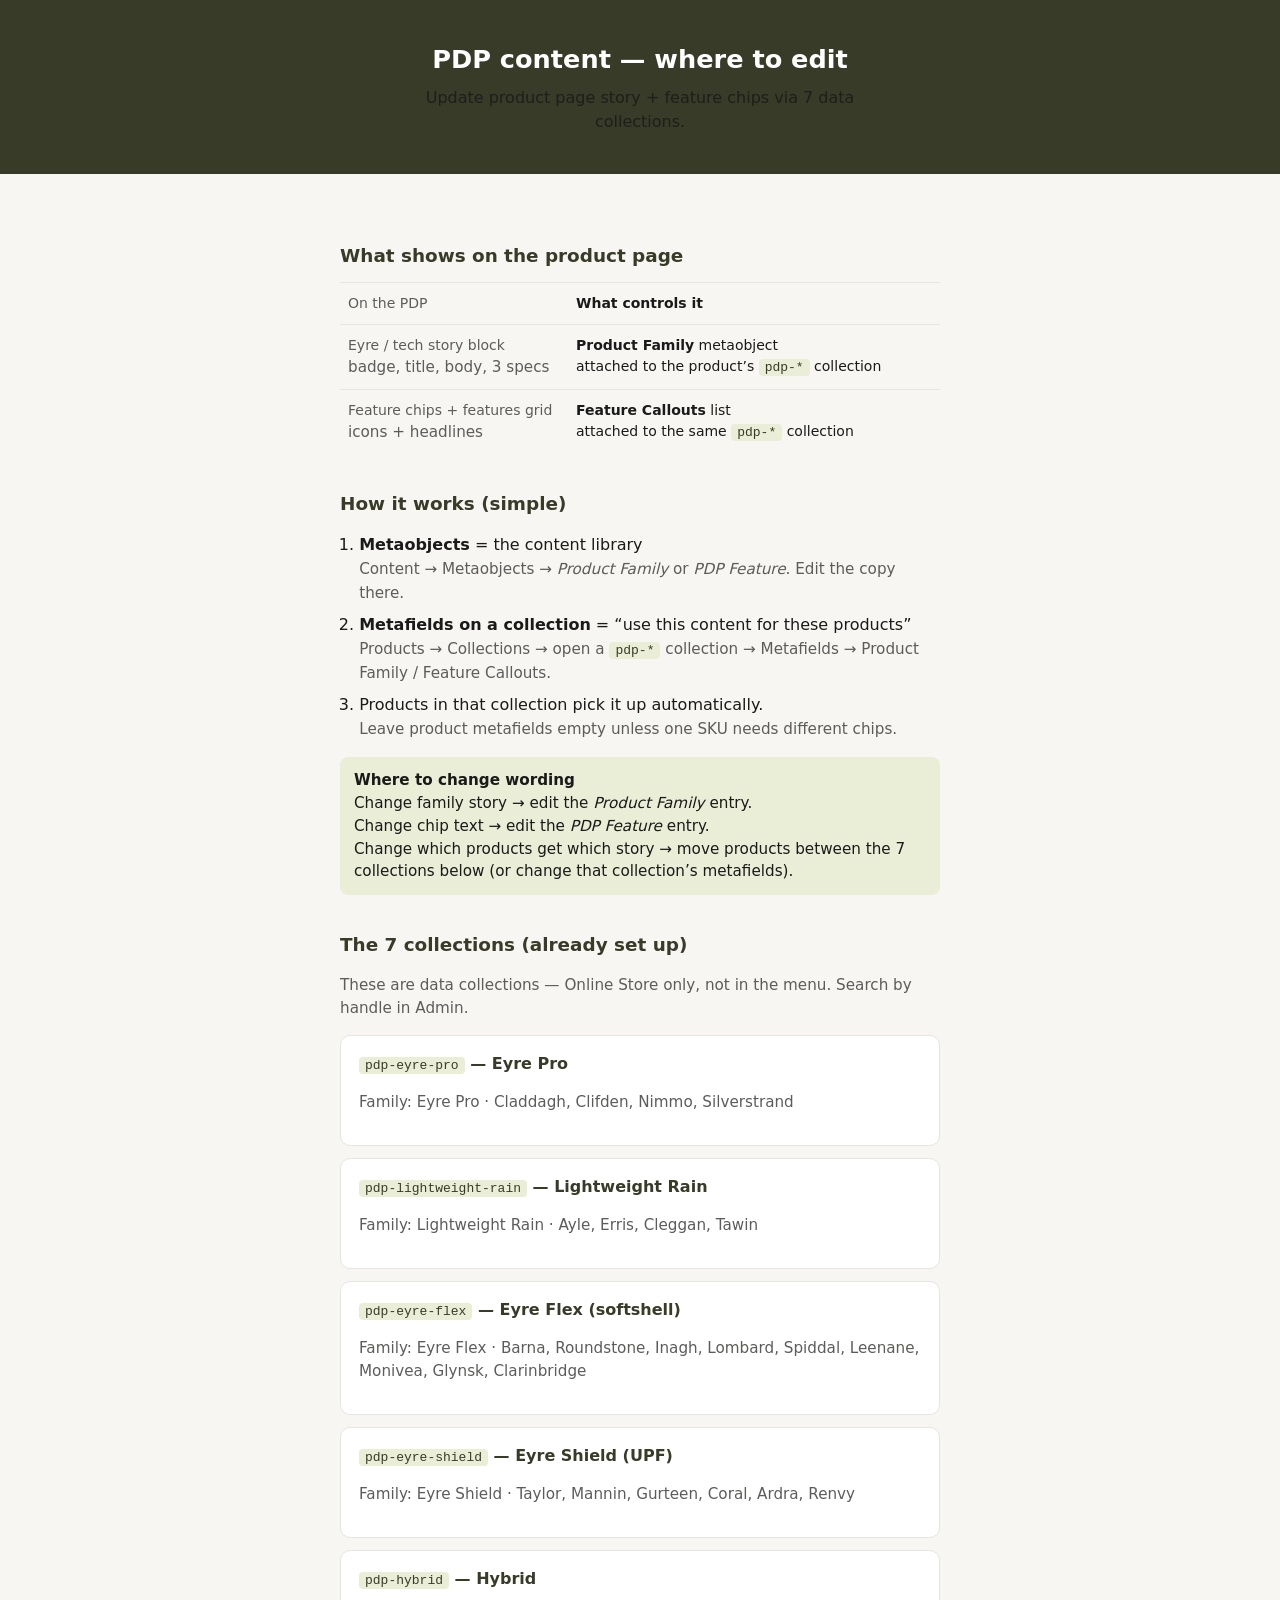
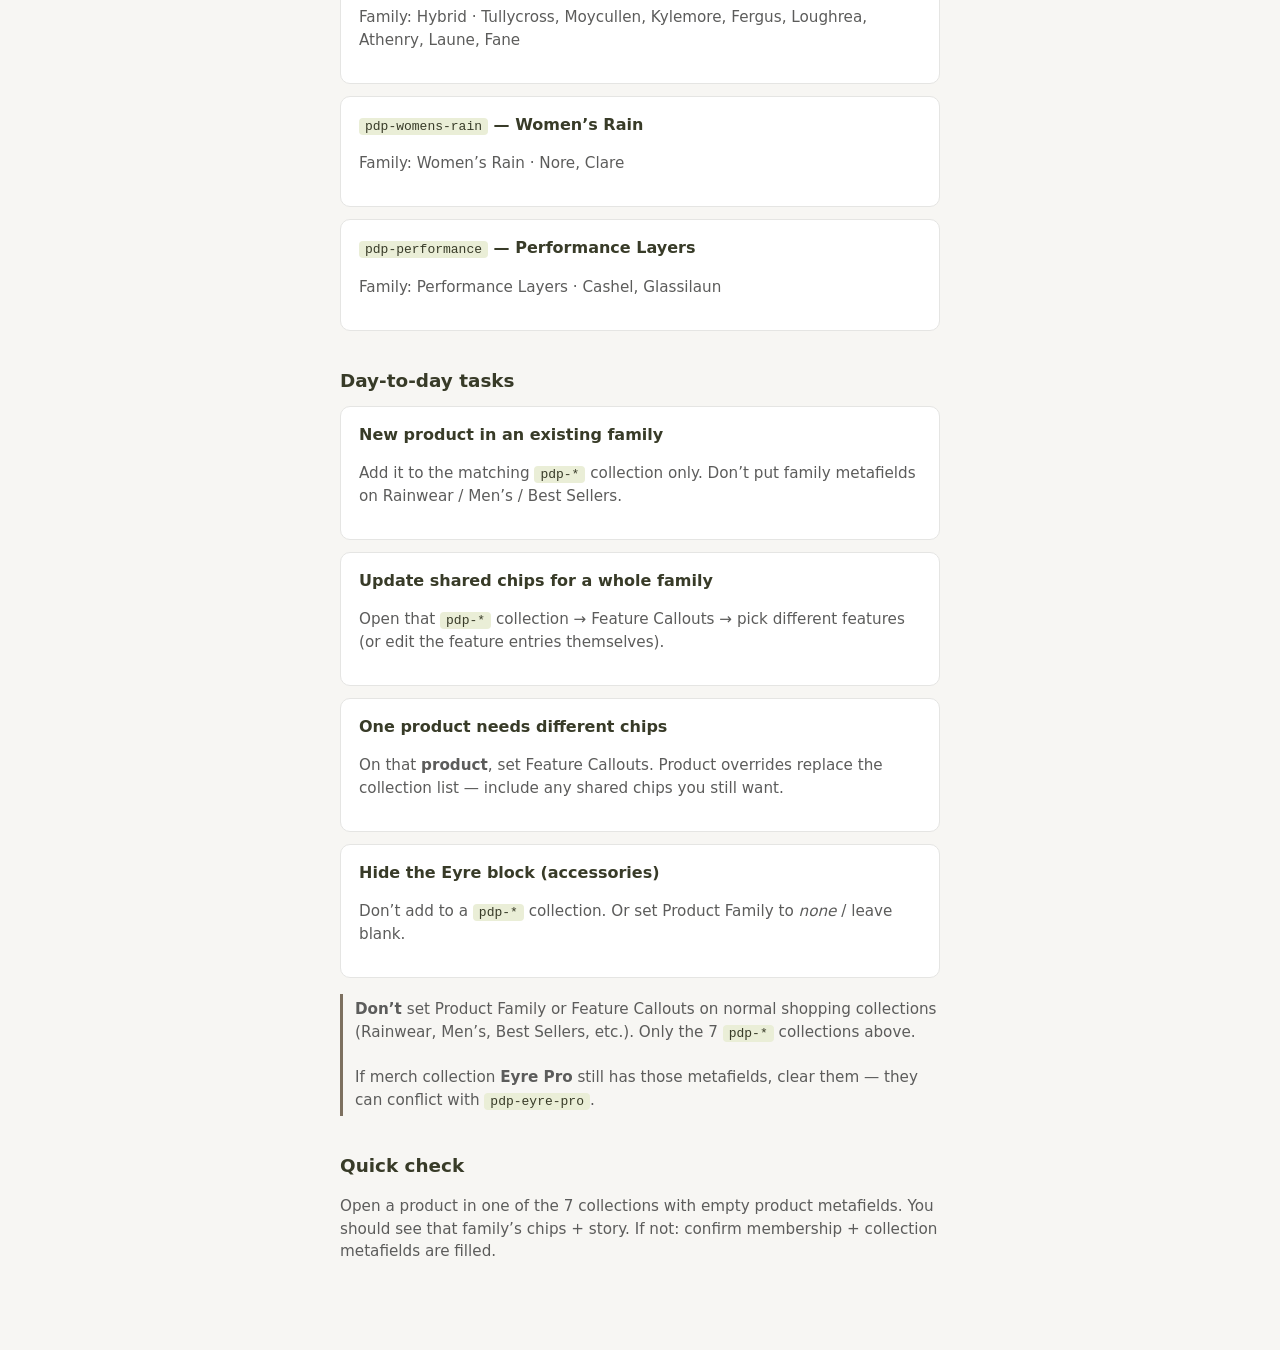
==== commit 6f758dd6: "updated" ====
--- a/docs/index.html
+++ b/docs/index.html
@@ -3,1036 +3,197 @@
 <head>
   <meta charset="utf-8" />
   <meta name="viewport" content="width=device-width, initial-scale=1" />
-  <title>Galway — Content Setup Guide</title>
+  <title>Galway — PDP content guide</title>
   <style>
     :root {
       --green: #383b28;
       --mint: #eaeed7;
-      --taupe: #e8e1d8;
-      --brown: #7d705f;
       --ink: #1a1a1a;
-      --cream: #f7f6f3;
-      --white: #ffffff;
-      --sale: #ea4a4a;
-      --radius: 10px;
-      --shadow: 0 1px 0 rgba(56, 59, 40, 0.06);
-      --max: 720px;
+      --muted: #5c5c5b;
+      --line: #e5e5e3;
+      --bg: #f7f6f3;
+      --card: #fff;
     }
-
     * { box-sizing: border-box; }
-    html { scroll-behavior: smooth; }
     body {
       margin: 0;
-      font: 16px/1.55 system-ui, -apple-system, "Segoe UI", sans-serif;
+      font: 16px/1.5 system-ui, -apple-system, sans-serif;
       color: var(--ink);
-      background:
-        radial-gradient(ellipse 80% 40% at 50% -10%, var(--mint) 0%, transparent 55%),
-        var(--cream);
+      background: var(--bg);
     }
-
-    /* —— Header —— */
     .hero {
       background: var(--green);
       color: var(--mint);
-      padding: 48px 24px 40px;
+      padding: 40px 24px;
       text-align: center;
     }
-    .hero-eyebrow {
-      display: inline-block;
-      font-size: 11px;
+    .hero h1 {
+      margin: 0 0 8px;
+      font-size: 1.6rem;
+      color: #fff;
       font-weight: 600;
-      letter-spacing: 0.14em;
-      text-transform: uppercase;
-      color: rgba(234, 238, 215, 0.7);
-      margin-bottom: 12px;
     }
-    .hero h1 {
-      margin: 0 0 12px;
-      font-size: clamp(1.6rem, 4vw, 2.15rem);
-      font-weight: 600;
-      letter-spacing: -0.02em;
-      color: var(--white);
-      line-height: 1.2;
-    }
-    .hero p {
-      margin: 0 auto;
-      max-width: 34rem;
-      font-size: 1.05rem;
-      color: rgba(234, 238, 215, 0.85);
-      line-height: 1.5;
-    }
-
-    /* —— Layout —— */
-    .wrap {
-      max-width: var(--max);
-      margin: 0 auto;
-      padding: 0 20px 96px;
-    }
-
-    /* —— Sticky nav —— */
-    .nav {
-      position: sticky;
-      top: 0;
-      z-index: 20;
-      background: rgba(247, 246, 243, 0.92);
-      backdrop-filter: blur(10px);
-      border-bottom: 1px solid var(--taupe);
-      margin: 0 -20px 36px;
-      padding: 0 20px;
-    }
-    .nav-inner {
-      max-width: var(--max);
-      margin: 0 auto;
-      display: flex;
-      gap: 4px;
-      overflow-x: auto;
-      padding: 10px 0;
-      -webkit-overflow-scrolling: touch;
-      scrollbar-width: none;
-    }
-    .nav-inner::-webkit-scrollbar { display: none; }
-    .nav a {
-      flex: 0 0 auto;
-      text-decoration: none;
-      color: var(--brown);
-      font-size: 13px;
-      font-weight: 500;
-      padding: 7px 12px;
-      border-radius: 999px;
-      white-space: nowrap;
-      transition: background 0.15s, color 0.15s;
-    }
-    .nav a:hover { background: var(--mint); color: var(--green); }
-
-    /* —— Sections —— */
-    section { margin-bottom: 48px; scroll-margin-top: 64px; }
-    .sec-label {
-      display: inline-flex;
-      align-items: center;
-      gap: 8px;
-      font-size: 11px;
-      font-weight: 700;
-      letter-spacing: 0.1em;
-      text-transform: uppercase;
-      color: var(--green);
-      background: var(--mint);
-      padding: 5px 10px;
-      border-radius: 4px;
-      margin-bottom: 12px;
-    }
-    .sec-label .n {
-      display: inline-flex;
-      align-items: center;
-      justify-content: center;
-      width: 20px;
-      height: 20px;
-      background: var(--green);
-      color: var(--mint);
-      border-radius: 50%;
-      font-size: 11px;
-      letter-spacing: 0;
-    }
+    .hero p { margin: 0 auto; max-width: 28rem; opacity: 0.85; }
+    .wrap { max-width: 640px; margin: 0 auto; padding: 32px 20px 72px; }
     h2 {
-      margin: 0 0 10px;
-      font-size: 1.45rem;
-      font-weight: 600;
-      color: var(--green);
-      letter-spacing: -0.02em;
-      line-height: 1.25;
-    }
-    .lead {
-      margin: 0 0 20px;
-      color: var(--brown);
-      font-size: 1.02rem;
-      max-width: 38rem;
-    }
-
-    /* —— Cards —— */
-    .card {
-      background: var(--white);
-      border: 1px solid var(--taupe);
-      border-radius: var(--radius);
-      padding: 22px 22px 18px;
-      margin-bottom: 14px;
-      box-shadow: var(--shadow);
-    }
-    .card h3 {
-      margin: 0 0 8px;
-      font-size: 1.05rem;
+      margin: 36px 0 10px;
+      font-size: 1.15rem;
       color: var(--green);
     }
-    .card p { margin: 0 0 10px; color: var(--ink); }
-    .card p:last-child { margin-bottom: 0; }
-    .card .muted { color: var(--brown); font-size: 0.92rem; }
-
-    /* —— Big picture —— */
-    .shows {
-      display: grid;
-      gap: 12px;
+    p, li { color: var(--ink); }
+    .muted { color: var(--muted); font-size: 0.95rem; }
+    .card {
+      background: var(--card);
+      border: 1px solid var(--line);
+      border-radius: 10px;
+      padding: 16px 18px;
+      margin: 12px 0;
     }
-    @media (min-width: 560px) {
-      .shows { grid-template-columns: 1fr 1fr; }
+    .card h3 { margin: 0 0 6px; font-size: 1rem; color: var(--green); }
+    .map {
+      width: 100%;
+      border-collapse: collapse;
+      font-size: 14px;
+      margin: 12px 0;
     }
-    .show {
-      background: var(--white);
-      border: 1px solid var(--taupe);
-      border-radius: var(--radius);
-      padding: 18px;
-      box-shadow: var(--shadow);
+    .map th, .map td {
+      text-align: left;
+      padding: 10px 8px;
+      border-top: 1px solid var(--line);
+      vertical-align: top;
     }
-    .show-icon {
-      width: 36px;
-      height: 36px;
-      border-radius: 8px;
+    .map th { color: var(--muted); font-weight: 500; width: 38%; }
+    code {
+      font: 13px/1.3 ui-monospace, Menlo, monospace;
       background: var(--mint);
       color: var(--green);
-      display: flex;
-      align-items: center;
-      justify-content: center;
-      font-size: 16px;
-      font-weight: 700;
-      margin-bottom: 10px;
+      padding: 1px 6px;
+      border-radius: 4px;
     }
-    .show h3 { margin: 0 0 6px; font-size: 0.95rem; color: var(--green); }
-    .show p { margin: 0; font-size: 0.88rem; color: var(--brown); line-height: 1.45; }
-
-    /* —— Rule of thumb —— */
-    .rule {
-      background: var(--green);
-      color: var(--mint);
-      border-radius: var(--radius);
-      padding: 22px 24px;
-      margin: 20px 0;
-    }
-    .rule strong {
-      display: block;
-      font-size: 0.75rem;
-      letter-spacing: 0.1em;
-      text-transform: uppercase;
-      color: rgba(234, 238, 215, 0.65);
-      margin-bottom: 8px;
-    }
-    .rule p {
-      margin: 0;
-      font-size: 1.15rem;
-      font-weight: 550;
-      color: var(--white);
-      line-height: 1.4;
-    }
-
-    /* —— Steps —— */
-    .steps { list-style: none; margin: 0; padding: 0; counter-reset: step; }
-    .steps > li {
-      position: relative;
-      padding: 0 0 28px 52px;
-      counter-increment: step;
-    }
-    .steps > li:last-child { padding-bottom: 0; }
-    .steps > li::before {
-      content: counter(step);
-      position: absolute;
-      left: 0;
-      top: 0;
-      width: 36px;
-      height: 36px;
-      border-radius: 50%;
-      background: var(--green);
-      color: var(--mint);
-      font-size: 14px;
-      font-weight: 700;
-      display: flex;
-      align-items: center;
-      justify-content: center;
-    }
-    .steps > li::after {
-      content: "";
-      position: absolute;
-      left: 17px;
-      top: 40px;
-      bottom: 4px;
-      width: 2px;
+    ol, ul { padding-left: 1.2rem; }
+    li { margin: 8px 0; }
+    .tip {
       background: var(--mint);
-    }
-    .steps > li:last-child::after { display: none; }
-    .steps h3 { margin: 4px 0 6px; font-size: 1.05rem; color: var(--green); }
-    .steps p { margin: 0 0 8px; color: var(--ink); }
-    .steps .where {
-      display: inline-block;
-      font-size: 12px;
-      font-weight: 600;
-      color: var(--brown);
-      background: var(--taupe);
-      padding: 3px 8px;
-      border-radius: 4px;
-      margin-bottom: 8px;
-    }
-
-    /* —— Checklist —— */
-    .check { list-style: none; margin: 0; padding: 0; }
-    .check li {
-      position: relative;
-      padding: 10px 12px 10px 40px;
-      border-bottom: 1px solid var(--taupe);
+      border-radius: 8px;
+      padding: 12px 14px;
+      margin: 16px 0;
       font-size: 0.95rem;
     }
-    .check li:last-child { border-bottom: none; }
-    .check li::before {
-      content: "";
-      position: absolute;
-      left: 10px;
-      top: 14px;
-      width: 18px;
-      height: 18px;
-      border: 2px solid var(--green);
-      border-radius: 4px;
-      background: var(--white);
-    }
-
-    /* —— Chips / tags —— */
-    .chip {
-      display: inline-block;
-      font-size: 12.5px;
-      font-weight: 500;
-      background: var(--mint);
-      color: var(--green);
-      padding: 4px 10px;
-      border-radius: 4px;
-      margin: 2px 4px 2px 0;
-    }
-    .chip.mono {
-      font-family: ui-monospace, Menlo, monospace;
-      font-size: 11.5px;
-      user-select: all;
-      cursor: text;
-    }
-    .tag {
-      display: inline-block;
-      font-size: 10px;
-      font-weight: 700;
-      letter-spacing: 0.06em;
-      text-transform: uppercase;
-      padding: 2px 7px;
-      border-radius: 3px;
-      background: var(--taupe);
-      color: var(--brown);
-      vertical-align: middle;
-      margin-left: 6px;
-    }
-    .tag.done { background: var(--mint); color: var(--green); }
-    .tag.new { background: #fce8e8; color: var(--sale); }
-
-    /* —— Family cards —— */
-    .family {
-      background: var(--white);
-      border: 1px solid var(--taupe);
-      border-radius: var(--radius);
-      padding: 18px 18px 14px;
-      margin-bottom: 12px;
-      box-shadow: var(--shadow);
-    }
-    .family-head {
-      display: flex;
-      flex-wrap: wrap;
-      align-items: baseline;
-      gap: 8px 12px;
-      margin-bottom: 12px;
-      padding-bottom: 10px;
-      border-bottom: 1px solid var(--taupe);
-    }
-    .family-head h3 { margin: 0; font-size: 1.05rem; color: var(--green); }
-    .family-head .handle {
-      font: 12px/1 ui-monospace, Menlo, monospace;
-      color: var(--brown);
-      user-select: all;
-      cursor: text;
-      background: var(--cream);
-      padding: 4px 8px;
-      border-radius: 4px;
-    }
-    .row {
-      display: grid;
-      gap: 4px 16px;
-      margin-bottom: 10px;
-    }
-    @media (min-width: 520px) {
-      .row { grid-template-columns: 8.5rem 1fr; }
-      .row .label { padding-top: 4px; }
-    }
-    .row .label {
-      font-size: 12px;
-      font-weight: 600;
-      letter-spacing: 0.04em;
-      text-transform: uppercase;
-      color: var(--brown);
-    }
-    .prods { font-size: 0.88rem; color: var(--brown); margin: 8px 0 0; line-height: 1.5; }
-    .note {
-      margin-top: 10px;
-      padding-top: 10px;
-      border-top: 1px dashed var(--taupe);
-      font-size: 0.85rem;
-      color: var(--brown);
-    }
-
-    /* —— Promo example —— */
-    .promo-preview {
-      background: var(--green);
-      border-radius: var(--radius);
-      padding: 28px 24px;
-      color: var(--white);
-      margin: 14px 0;
-    }
-    .promo-preview .ey { font-size: 10px; letter-spacing: 0.14em; text-transform: uppercase; color: rgba(255,255,255,0.7); margin-bottom: 6px; }
-    .promo-preview .ti { font-size: 1.25rem; font-weight: 600; margin-bottom: 8px; }
-    .promo-preview .bo { font-size: 0.9rem; color: rgba(255,255,255,0.8); margin-bottom: 14px; max-width: 22rem; }
-    .promo-preview .cta {
-      display: inline-block;
-      background: var(--mint);
-      color: var(--green);
-      font-size: 12px;
-      font-weight: 600;
-      padding: 8px 14px;
-      border-radius: 4px;
-    }
-
-    /* —— Table —— */
-    table.simple {
-      width: 100%;
-      border-collapse: collapse;
-      font-size: 0.9rem;
-    }
-    table.simple th,
-    table.simple td {
-      text-align: left;
-      vertical-align: top;
-      padding: 10px 8px;
-      border-top: 1px solid var(--taupe);
-    }
-    table.simple th {
-      width: 38%;
-      color: var(--brown);
-      font-weight: 500;
-      font-size: 0.85rem;
-    }
-
-    /* —— Callout boxes —— */
-    .tip, .warn, .ok {
-      border-radius: 8px;
-      padding: 14px 16px;
-      margin: 14px 0;
-      font-size: 0.92rem;
-      line-height: 1.45;
-    }
-    .tip { background: var(--mint); color: var(--green); }
-    .warn { background: #fce8e8; color: #7a2020; }
-    .ok { background: #e8f5e9; color: #1b5e20; }
-    .tip strong, .warn strong, .ok strong { display: block; margin-bottom: 2px; }
-
-    /* —— Links —— */
-    .links {
-      display: grid;
-      gap: 10px;
-    }
-    a.link-card {
-      display: block;
-      text-decoration: none;
-      background: var(--white);
-      border: 1px solid var(--taupe);
-      border-radius: var(--radius);
-      padding: 16px 18px;
-      color: inherit;
-      transition: border-color 0.15s, box-shadow 0.15s;
-      box-shadow: var(--shadow);
-    }
-    a.link-card:hover {
-      border-color: var(--green);
-      box-shadow: 0 0 0 1px var(--green);
-    }
-    a.link-card strong {
-      display: block;
-      color: var(--green);
-      margin-bottom: 4px;
+    .warn {
+      border-left: 3px solid #7d705f;
+      padding: 4px 0 4px 12px;
+      margin: 16px 0;
+      color: var(--muted);
       font-size: 0.95rem;
     }
-    a.link-card span {
-      font-size: 0.85rem;
-      color: var(--brown);
-    }
-
-    /* —— Footer —— */
-    .foot {
-      text-align: center;
-      padding: 32px 20px 48px;
-      color: var(--brown);
-      font-size: 0.85rem;
-      border-top: 1px solid var(--taupe);
-      margin-top: 24px;
-    }
-    .foot strong { color: var(--green); }
-
-    code {
-      font-family: ui-monospace, Menlo, monospace;
-      font-size: 0.86em;
-      background: var(--taupe);
-      padding: 1px 5px;
-      border-radius: 3px;
-      color: var(--green);
-    }
+    a { color: var(--green); }
   </style>
 </head>
 <body>
-
   <header class="hero">
-    <div class="hero-eyebrow">Galway Golf · Shopify content</div>
-    <h1>How to populate your store content</h1>
-    <p>
-      Product families, feature callouts, and collection promos for the new PDP.
-      PDP inheritance uses exclusive <strong>pdp-*</strong> data collections (Option B — live).
-    </p>
+    <h1>PDP content — where to edit</h1>
+    <p>Update product page story + feature chips via 7 data collections.</p>
   </header>
 
   <div class="wrap">
-    <nav class="nav" aria-label="Guide sections">
-      <div class="nav-inner">
-        <a href="#picture">What shows where</a>
-        <a href="#order">Do this first</a>
-        <a href="#step1">1 · Families</a>
-        <a href="#step2">2 · Features</a>
-        <a href="#step3">3 · Collections</a>
-        <a href="#step4">4 · Product overrides</a>
-        <a href="#step5">5 · Collection promos</a>
-        <a href="#check">Checklist</a>
-        <a href="#sheets">Copy sheets</a>
-      </div>
-    </nav>
 
-    <!-- ========== BIG PICTURE ========== -->
-    <section id="picture">
-      <div class="sec-label">Start here</div>
-      <h2>What this content controls</h2>
-      <p class="lead">
-        Three pieces of content drive the new PDP and collection grid.
-        You create them once in Shopify Admin, then point collections (and sometimes products) at them.
-      </p>
+    <h2>What shows on the product page</h2>
+    <table class="map">
+      <tr>
+        <th>On the PDP</th>
+        <td><strong>What controls it</strong></td>
+      </tr>
+      <tr>
+        <th>Eyre / tech story block<br><span class="muted">badge, title, body, 3 specs</span></th>
+        <td><strong>Product Family</strong> metaobject<br>attached to the product’s <code>pdp-*</code> collection</td>
+      </tr>
+      <tr>
+        <th>Feature chips + features grid<br><span class="muted">icons + headlines</span></th>
+        <td><strong>Feature Callouts</strong> list<br>attached to the same <code>pdp-*</code> collection</td>
+      </tr>
+    </table>
 
-      <div class="shows">
-        <div class="show">
-          <div class="show-icon">1</div>
-          <h3>Product Family</h3>
-          <p>The Eyre / tech story block on the product page — badge, title, body, and three specs.</p>
-        </div>
-        <div class="show">
-          <div class="show-icon">2</div>
-          <h3>Feature Callouts</h3>
-          <p>Chips near Add to Cart <em>and</em> the features grid further down the page. Same list, two places.</p>
-        </div>
-        <div class="show">
-          <div class="show-icon">3</div>
-          <h3>Collection Promo</h3>
-          <p>The in-grid promo tile on a collection page (image + eyebrow + title + body + button).</p>
-        </div>
-        <div class="show">
-          <div class="show-icon">↻</div>
-          <h3>How it inherits</h3>
-          <p>Set family + callouts on the exclusive <strong>pdp-*</strong> data collection. Products in that collection pick it up. Override on a product only when that SKU needs different chips.</p>
-        </div>
-      </div>
+    <h2>How it works (simple)</h2>
+    <ol>
+      <li><strong>Metaobjects</strong> = the content library<br>
+        <span class="muted">Content → Metaobjects → <em>Product Family</em> or <em>PDP Feature</em>. Edit the copy there.</span>
+      </li>
+      <li><strong>Metafields on a collection</strong> = “use this content for these products”<br>
+        <span class="muted">Products → Collections → open a <code>pdp-*</code> collection → Metafields → Product Family / Feature Callouts.</span>
+      </li>
+      <li>Products in that collection pick it up automatically.<br>
+        <span class="muted">Leave product metafields empty unless one SKU needs different chips.</span>
+      </li>
+    </ol>
 
-      <div class="rule">
-        <strong>Golden rule</strong>
-        <p><code>pdp-*</code> collections = shared defaults. Merch collections (Rainwear, Men’s, Best Sellers…) = shopping only — no family/callouts. Products = exceptions only.</p>
-      </div>
-    </section>
+    <div class="tip">
+      <strong>Where to change wording</strong><br>
+      Change family story → edit the <em>Product Family</em> entry.<br>
+      Change chip text → edit the <em>PDP Feature</em> entry.<br>
+      Change which products get which story → move products between the 7 collections below (or change that collection’s metafields).
+    </div>
 
-    <!-- ========== ORDER ========== -->
-    <section id="order">
-      <div class="sec-label">Workflow</div>
-      <h2>Do things in this order</h2>
-      <p class="lead">Don’t assign metafields before the entries exist — Shopify needs something to pick.</p>
+    <h2>The 7 collections (already set up)</h2>
+    <p class="muted">These are data collections — Online Store only, not in the menu. Search by handle in Admin.</p>
 
-      <ol class="steps">
-        <li>
-          <span class="where">Content → Metaobjects</span>
-          <h3>Create Product Family entries</h3>
-          <p>One entry per fabric / tech family (Eyre Pro, Lightweight Rain, etc.).</p>
-        </li>
-        <li>
-          <span class="where">Content → Metaobjects</span>
-          <h3>Create PDP Feature entries</h3>
-          <p>Reusable feature chips (≈40 shared headlines). Create once, reuse everywhere.</p>
-        </li>
-        <li>
-          <span class="where">Products → Collections · pdp-*</span>
-          <h3>Assign family + features on each PDP data collection</h3>
-          <p>✓ Done. Seven exclusive collections (<code>pdp-eyre-pro</code> … <code>pdp-performance</code>), 35 products, no overlaps. See Step 3.</p>
-        </li>
-        <li>
-          <span class="where">Products → (product)</span>
-          <h3>Override only when needed</h3>
-          <p>Leave product metafields empty unless that product needs different or extra features.</p>
-        </li>
-        <li>
-          <span class="where">Content → Metaobjects + Collections</span>
-          <h3>Add Collection Promo tiles</h3>
-          <p>Create promo creatives, then attach one to each collection that should show a tile.</p>
-        </li>
-      </ol>
-    </section>
+    <div class="card">
+      <h3><code>pdp-eyre-pro</code> — Eyre Pro</h3>
+      <p class="muted">Family: Eyre Pro · Claddagh, Clifden, Nimmo, Silverstrand</p>
+    </div>
+    <div class="card">
+      <h3><code>pdp-lightweight-rain</code> — Lightweight Rain</h3>
+      <p class="muted">Family: Lightweight Rain · Ayle, Erris, Cleggan, Tawin</p>
+    </div>
+    <div class="card">
+      <h3><code>pdp-eyre-flex</code> — Eyre Flex (softshell)</h3>
+      <p class="muted">Family: Eyre Flex · Barna, Roundstone, Inagh, Lombard, Spiddal, Leenane, Monivea, Glynsk, Clarinbridge</p>
+    </div>
+    <div class="card">
+      <h3><code>pdp-eyre-shield</code> — Eyre Shield (UPF)</h3>
+      <p class="muted">Family: Eyre Shield · Taylor, Mannin, Gurteen, Coral, Ardra, Renvy</p>
+    </div>
+    <div class="card">
+      <h3><code>pdp-hybrid</code> — Hybrid</h3>
+      <p class="muted">Family: Hybrid · Tullycross, Moycullen, Kylemore, Fergus, Loughrea, Athenry, Laune, Fane</p>
+    </div>
+    <div class="card">
+      <h3><code>pdp-womens-rain</code> — Women’s Rain</h3>
+      <p class="muted">Family: Women’s Rain · Nore, Clare</p>
+    </div>
+    <div class="card">
+      <h3><code>pdp-performance</code> — Performance Layers</h3>
+      <p class="muted">Family: Performance Layers · Cashel, Glassilaun</p>
+    </div>
 
-    <!-- ========== STEP 1 ========== -->
-    <section id="step1">
-      <div class="sec-label"><span class="n">1</span> Product Families</div>
-      <h2>Create the family entries</h2>
-      <p class="lead">
-        Go to <strong>Content → Metaobjects → Product Family</strong> → Add entry.
-        Click any green chip below to select → copy → paste into Admin.
-      </p>
+    <h2>Day-to-day tasks</h2>
+    <div class="card">
+      <h3>New product in an existing family</h3>
+      <p class="muted">Add it to the matching <code>pdp-*</code> collection only. Don’t put family metafields on Rainwear / Men’s / Best Sellers.</p>
+    </div>
+    <div class="card">
+      <h3>Update shared chips for a whole family</h3>
+      <p class="muted">Open that <code>pdp-*</code> collection → Feature Callouts → pick different features (or edit the feature entries themselves).</p>
+    </div>
+    <div class="card">
+      <h3>One product needs different chips</h3>
+      <p class="muted">On that <strong>product</strong>, set Feature Callouts. Product overrides replace the collection list — include any shared chips you still want.</p>
+    </div>
+    <div class="card">
+      <h3>Hide the Eyre block (accessories)</h3>
+      <p class="muted">Don’t add to a <code>pdp-*</code> collection. Or set Product Family to <em>none</em> / leave blank.</p>
+    </div>
 
-      <div class="tip">
-        <strong>Already set up?</strong>
-        If your developer created these definitions, you only need to add the <em>entries</em> (the actual copy). Definitions should have Storefront access ON.
-      </div>
+    <div class="warn">
+      <strong>Don’t</strong> set Product Family or Feature Callouts on normal shopping collections (Rainwear, Men’s, Best Sellers, etc.). Only the 7 <code>pdp-*</code> collections above.<br><br>
+      If merch collection <strong>Eyre Pro</strong> still has those metafields, clear them — they can conflict with <code>pdp-eyre-pro</code>.
+    </div>
 
-      <div class="family">
-        <div class="family-head">
-          <h3>Eyre Pro™ — Premium Rain</h3>
-          <span class="handle">eyre-pro</span>
-        </div>
-        <div class="row"><span class="label">Badge</span><span>Never Miss a Day</span></div>
-        <div class="row"><span class="label">Title</span><span>Powered by Eyre Pro™</span></div>
-        <div class="row"><span class="label">Body</span><span>Our highest-performing waterproof fabric combines a laminated 3-layer construction with exceptional breathability, stretch, and durability.</span></div>
-        <div class="row"><span class="label">Show module</span><span>true</span></div>
-        <div class="row"><span class="label">Specs</span><span>Protection · Breathability · Mobility</span></div>
-      </div>
+    <h2>Quick check</h2>
+    <p class="muted">
+      Open a product in one of the 7 collections with empty product metafields.
+      You should see that family’s chips + story. If not: confirm membership + collection metafields are filled.
+    </p>
 
-      <div class="family">
-        <div class="family-head">
-          <h3>Lightweight Rain</h3>
-          <span class="handle">lightweight-rain</span>
-        </div>
-        <div class="row"><span class="label">Badge</span><span>Ready When Weather Shifts</span></div>
-        <div class="row"><span class="label">Title</span><span>Lightweight Rain Protection</span></div>
-        <div class="row"><span class="label">Body</span><span>20K waterproof / 20K breathable protection in a packable build designed for fast deployment when weather turns.</span></div>
-        <div class="row"><span class="label">Show module</span><span>true</span></div>
-      </div>
-
-      <div class="family">
-        <div class="family-head">
-          <h3>Eyre Flex™ — Softshell</h3>
-          <span class="handle">eyre-flex</span>
-        </div>
-        <div class="row"><span class="label">Badge</span><span>Stretch Meets Shelter</span></div>
-        <div class="row"><span class="label">Title</span><span>Powered by Eyre Flex™</span></div>
-        <div class="row"><span class="label">Body</span><span>Softshell performance with stretch, wind protection, and weather resistance for versatile layering on and off the course.</span></div>
-        <div class="row"><span class="label">Show module</span><span>true</span></div>
-      </div>
-
-      <div class="family">
-        <div class="family-head">
-          <h3>Eyre Shield™ — UPF</h3>
-          <span class="handle">eyre-shield</span>
-        </div>
-        <div class="row"><span class="label">Badge</span><span>Sun-Ready Performance</span></div>
-        <div class="row"><span class="label">Title</span><span>Powered by Eyre Shield™</span></div>
-        <div class="row"><span class="label">Body</span><span>UPF protection with a lightweight, breathable hand feel designed for long days in the sun.</span></div>
-        <div class="row"><span class="label">Show module</span><span>true</span></div>
-      </div>
-
-      <div class="family">
-        <div class="family-head">
-          <h3>Hybrid</h3>
-          <span class="handle">hybrid</span>
-        </div>
-        <div class="row"><span class="label">Badge</span><span>Warmth Without Bulk</span></div>
-        <div class="row"><span class="label">Title</span><span>Hybrid Performance Layering</span></div>
-        <div class="row"><span class="label">Body</span><span>Targeted insulation with lightweight warmth and mobility for swing-ready layering in changing conditions.</span></div>
-        <div class="row"><span class="label">Show module</span><span>true</span></div>
-      </div>
-
-      <div class="family">
-        <div class="family-head">
-          <h3>Women’s Rain</h3>
-          <span class="handle">womens-rain</span>
-        </div>
-        <div class="row"><span class="label">Badge</span><span>Never Miss a Day</span></div>
-        <div class="row"><span class="label">Title</span><span>Women’s Rain Performance</span></div>
-        <div class="row"><span class="label">Body</span><span>Waterproof protection, breathability, and mobility in a fit designed for women’s golf.</span></div>
-        <div class="row"><span class="label">Show module</span><span>true</span></div>
-      </div>
-
-      <div class="family">
-        <div class="family-head">
-          <h3>Performance Layers</h3>
-          <span class="handle">performance-layers</span>
-        </div>
-        <div class="row"><span class="label">Badge</span><span>Built to Move</span></div>
-        <div class="row"><span class="label">Title</span><span>Performance Layering</span></div>
-        <div class="row"><span class="label">Body</span><span>Stretch, breathability, and versatile layering for everyday golf performance.</span></div>
-        <div class="row"><span class="label">Show module</span><span>true</span></div>
-      </div>
-
-      <div class="family">
-        <div class="family-head">
-          <h3>None / Suppress</h3>
-          <span class="handle">none</span>
-          <span class="tag">accessories</span>
-        </div>
-        <p class="muted" style="margin:0">Leave badge / title / body empty. Set <strong>Show module = false</strong>. Use for gloves, belts, umbrella, backpack, gift card — hides the Eyre story block.</p>
-      </div>
-
-      <p class="muted" style="margin-top:12px">
-        Full field-by-field copy (including icons):
-        <a href="product_family.entries.html" style="color:var(--green);font-weight:600">product_family.entries.html</a>
-      </p>
-    </section>
-
-    <!-- ========== STEP 2 ========== -->
-    <section id="step2">
-      <div class="sec-label"><span class="n">2</span> Feature Callouts</div>
-      <h2>Create the feature entries</h2>
-      <p class="lead">
-        Go to <strong>Content → Metaobjects → PDP Feature</strong> → Add entry.
-        Each entry needs a <strong>Headline</strong> (and optional icon). Leave Body empty for chip-style features.
-      </p>
-
-      <div class="card">
-        <h3>Shared family chips (use these on collections)</h3>
-        <p class="muted">Create these first — they’re reused across many products.</p>
-        <p style="margin-top:12px">
-          <span class="chip">30K Waterproof &amp; Breathable</span>
-          <span class="chip">4-Way Stretch</span>
-          <span class="chip">Weather Protection</span>
-          <span class="chip">20K Waterproof &amp; Breathable</span>
-          <span class="chip">Lightweight</span>
-          <span class="chip">Packable</span>
-          <span class="chip">Wind Protection</span>
-          <span class="chip">Weather Ready</span>
-          <span class="chip">UPF Sun Protection</span>
-          <span class="chip">Breathable</span>
-          <span class="chip">Lightweight Warmth</span>
-          <span class="chip">Low-Bulk Comfort</span>
-          <span class="chip">Built to Move</span>
-          <span class="chip">Waterproof &amp; Breathable</span>
-          <span class="chip">Performance Stretch</span>
-          <span class="chip">Breathable Comfort</span>
-          <span class="chip">All-Day Comfort</span>
-        </p>
-      </div>
-
-      <div class="tip">
-        <strong>Tip</strong>
-        Start with the ~40 shared feature list. Product-specific features (Rain Pant. Chino Look., Storm-Seal Neck, etc.) only matter if you’re overriding on individual products.
-      </div>
-
-      <p class="muted">
-        Full list with handles + icons:
-        <a href="pdp_feature.TOP40.html" style="color:var(--green);font-weight:600">pdp_feature.TOP40.html</a>
-      </p>
-    </section>
-
-    <!-- ========== STEP 3 ========== -->
-    <section id="step3">
-      <div class="sec-label"><span class="n">3</span> Collections</div>
-      <h2>PDP data collections (Option B — live)</h2>
-      <p class="lead">
-        Exclusive hidden-from-nav collections drive PDP inheritance. Not merch collections.
-        Status: <strong>all 7 live</strong> · 35 products · 0 overlaps · Online Store only.
-      </p>
-
-      <div class="ok">
-        <strong>Live handles</strong>
-        <code>pdp-eyre-pro</code> · <code>pdp-lightweight-rain</code> · <code>pdp-eyre-flex</code> ·
-        <code>pdp-eyre-shield</code> · <code>pdp-hybrid</code> · <code>pdp-womens-rain</code> · <code>pdp-performance</code>
-      </div>
-
-      <div class="warn">
-        <strong>Cleanup</strong>
-        Merch collection <strong>Eyre Pro</strong> (<code>eyre-pro</code>) still has Product Family + Feature Callouts.
-        Clear those metafields so only <code>pdp-eyre-pro</code> drives inheritance.
-        Never set family/callouts on Rainwear, Men’s, Best Sellers, Hybrids, Women’s Rainwear, etc.
-      </div>
-
-      <div class="card">
-        <h3>On each pdp-* collection:</h3>
-        <table class="simple">
-          <tr>
-            <th>Product Family</th>
-            <td>Matching metaobject (e.g. <code>eyre-pro</code>)</td>
-          </tr>
-          <tr>
-            <th>Feature Callouts</th>
-            <td>The 3 shared chips for that family (order matters)</td>
-          </tr>
-          <tr>
-            <th>Members</th>
-            <td>Exactly the products listed — each SKU in one pdp-* only</td>
-          </tr>
-        </table>
-      </div>
-
-      <div class="family">
-        <div class="family-head">
-          <h3>PDP Data — Eyre Pro</h3>
-          <span class="handle">pdp-eyre-pro</span>
-          <span class="tag done">live · 4</span>
-        </div>
-        <div class="row">
-          <span class="label">Features</span>
-          <span>
-            <span class="chip">30K Waterproof &amp; Breathable</span>
-            <span class="chip">4-Way Stretch</span>
-            <span class="chip">Weather Protection</span>
-          </span>
-        </div>
-        <p class="prods"><strong>Products:</strong> claddagh-chino-rain-pant-new, clifden-golf-rain-jacket, nimmo-rain-vest, silverstrand-pull-up-pant</p>
-      </div>
-
-      <div class="family">
-        <div class="family-head">
-          <h3>PDP Data — Lightweight Rain</h3>
-          <span class="handle">pdp-lightweight-rain</span>
-          <span class="tag done">live · 4</span>
-        </div>
-        <div class="row">
-          <span class="label">Features</span>
-          <span>
-            <span class="chip">20K Waterproof &amp; Breathable</span>
-            <span class="chip">Lightweight</span>
-            <span class="chip">Packable</span>
-          </span>
-        </div>
-        <p class="prods"><strong>Products:</strong> ayle-rain-pant, erris-short-sleeve-rain-jacket, cleggan-rain-pull-over, tawin-rain-vest</p>
-      </div>
-
-      <div class="family">
-        <div class="family-head">
-          <h3>PDP Data — Eyre Flex</h3>
-          <span class="handle">pdp-eyre-flex</span>
-          <span class="tag done">live · 9</span>
-        </div>
-        <div class="row">
-          <span class="label">Features</span>
-          <span>
-            <span class="chip">4-Way Stretch</span>
-            <span class="chip">Wind Protection</span>
-            <span class="chip">Weather Ready</span>
-          </span>
-        </div>
-        <p class="prods"><strong>Products:</strong> barna, roundstone, inagh, lombard, spiddal, leenane, monivea-softshell-pant, glynsk, clarinbridge</p>
-      </div>
-
-      <div class="family">
-        <div class="family-head">
-          <h3>PDP Data — Eyre Shield</h3>
-          <span class="handle">pdp-eyre-shield</span>
-          <span class="tag done">live · 6</span>
-        </div>
-        <div class="row">
-          <span class="label">Features</span>
-          <span>
-            <span class="chip">UPF Sun Protection</span>
-            <span class="chip">Lightweight</span>
-            <span class="chip">Breathable</span>
-          </span>
-        </div>
-        <p class="prods"><strong>Products:</strong> taylor, mannin, gurteen, coral, ardra, renvy</p>
-      </div>
-
-      <div class="family">
-        <div class="family-head">
-          <h3>PDP Data — Hybrid</h3>
-          <span class="handle">pdp-hybrid</span>
-          <span class="tag done">live · 8</span>
-        </div>
-        <div class="row">
-          <span class="label">Features</span>
-          <span>
-            <span class="chip">Lightweight Warmth</span>
-            <span class="chip">Low-Bulk Comfort</span>
-            <span class="chip">Built to Move</span>
-          </span>
-        </div>
-        <p class="prods"><strong>Products:</strong> tullycross, moycullen, kylemore, mens-fergus-hybrid-pullover-hoodie, loughrea, athenry, laune-womens-hybrid-midlayer, fane-hybrid-vest</p>
-      </div>
-
-      <div class="family">
-        <div class="family-head">
-          <h3>PDP Data — Women’s Rain</h3>
-          <span class="handle">pdp-womens-rain</span>
-          <span class="tag done">live · 2</span>
-        </div>
-        <div class="row">
-          <span class="label">Features</span>
-          <span>
-            <span class="chip">Waterproof &amp; Breathable</span>
-            <span class="chip">4-Way Stretch</span>
-            <span class="chip">Weather Protection</span>
-          </span>
-        </div>
-        <p class="prods"><strong>Products:</strong> nore-golf-rain-jacket, clare-golf-rain-pant</p>
-      </div>
-
-      <div class="family">
-        <div class="family-head">
-          <h3>PDP Data — Performance Layers</h3>
-          <span class="handle">pdp-performance</span>
-          <span class="tag done">live · 2</span>
-        </div>
-        <div class="row">
-          <span class="label">Features</span>
-          <span>
-            <span class="chip">Performance Stretch</span>
-            <span class="chip">Breathable Comfort</span>
-            <span class="chip">All-Day Comfort</span>
-          </span>
-        </div>
-        <p class="prods"><strong>Products:</strong> cashel-performance-quarter-zip, glassilaun-leggings</p>
-      </div>
-
-      <div class="warn">
-        <strong>Accessories / Gift Card — skip the tech module</strong>
-        Don’t put gloves, thermal sleeves, umbrella, Nexbelt, backpack, or gift card on a pdp-* collection.
-        Or assign family <span class="chip mono">none</span> and leave Feature Callouts empty so the Eyre block stays hidden.
-      </div>
-
-      <div class="ok">
-        <strong>Quick test</strong>
-        Open Clifden (or any tech PDP) with empty product metafields → should show that family’s 3 chips + Eyre module from its <code>pdp-*</code> collection.
-        Full map: <a href="collection_metafields.plan.html" style="color:var(--green);font-weight:600">collection_metafields.plan.html</a>
-      </div>
-    </section>
-
-    <!-- ========== STEP 4 ========== -->
-    <section id="step4">
-      <div class="sec-label"><span class="n">4</span> Product overrides</div>
-      <h2>Only when a SKU needs different chips</h2>
-      <p class="lead">
-        Most products inherit from their collection. Set product metafields only when you want 4–5 features
-        (shared 3 + product-specific), or a different family story.
-      </p>
-
-      <div class="card">
-        <h3>Example — Claddagh Chino Rain Pant</h3>
-        <p class="muted">Collection already gives: 30K · 4-Way Stretch · Weather Protection</p>
-        <p style="margin-top:10px">On the <strong>product</strong>, set Feature Callouts to something like:</p>
-        <p style="margin-top:8px">
-          <span class="chip">30K Waterproof &amp; Breathable</span>
-          <span class="chip">4-Way Stretch</span>
-          <span class="chip">Weather Protection</span>
-          <span class="chip">Rain Pant. Chino Look.</span>
-          <span class="chip">Deep Golf Pockets</span>
-        </p>
-        <p class="note">Product metafields fully replace the collection list — include the shared ones you still want.</p>
-      </div>
-
-      <div class="tip">
-        <strong>Resolution order</strong>
-        Product metafield → else first collection that has it → else hide that block.
-      </div>
-    </section>
-
-    <!-- ========== STEP 5 ========== -->
-    <section id="step5">
-      <div class="sec-label"><span class="n">5</span> Collection promos</div>
-      <h2>In-grid promo tiles</h2>
-      <p class="lead">
-        These appear as a promotional tile mixed into the product grid on a collection page.
-      </p>
-
-      <div class="card">
-        <h3>Create the metaobject definition (once)</h3>
-        <p class="muted">Settings → Custom data → Metaobjects → Add definition → <strong>Collection Promo</strong></p>
-        <table class="simple" style="margin-top:12px">
-          <tr><th>Eyebrow</th><td>Single line text</td></tr>
-          <tr><th>Title</th><td>Single line text</td></tr>
-          <tr><th>Body</th><td>Multi-line text</td></tr>
-          <tr><th>Button label</th><td>Single line text</td></tr>
-          <tr><th>Button link</th><td>URL</td></tr>
-          <tr><th>Image</th><td>File → Images</td></tr>
-        </table>
-        <p class="note">Turn Storefront access ON. Then add a metafield on Collections: <code>custom.collection_promo</code> → Metaobject → Collection Promo.</p>
-      </div>
-
-      <div class="promo-preview" aria-hidden="true">
-        <div class="ey">The Full Kit</div>
-        <div class="ti">Shell, Pant, Midlayer</div>
-        <div class="bo">Build the three-piece system that handles an Irish morning and a warm afternoon in the same round.</div>
-        <span class="cta">Shop the System</span>
-      </div>
-
-      <div class="card">
-        <h3>Example entry — Full Kit</h3>
-        <table class="simple">
-          <tr><th>Eyebrow</th><td>THE FULL KIT</td></tr>
-          <tr><th>Title</th><td>Shell, Pant, Midlayer</td></tr>
-          <tr><th>Body</th><td>Build the three-piece system that handles an Irish morning and a warm afternoon in the same round.</td></tr>
-          <tr><th>Button label</th><td>Shop the System</td></tr>
-          <tr><th>Button link</th><td>/collections/best-sellers</td></tr>
-          <tr><th>Image</th><td>Lifestyle shot of the kit</td></tr>
-        </table>
-      </div>
-
-      <div class="tip">
-        <strong>Showing the tile</strong>
-        Assign the promo entry on the collection’s <strong>Collection Promo</strong> metafield.
-        Position in the grid is controlled in the theme editor (<code>promo_position</code>). Set to <strong>0</strong> to force-hide.
-      </div>
-    </section>
-
-    <!-- ========== CHECKLIST ========== -->
-    <section id="check">
-      <div class="sec-label">Done?</div>
-      <h2>Final checklist</h2>
-      <div class="card" style="padding:8px 8px 4px">
-        <ul class="check">
-          <li>All 8 Product Family entries exist (including <em>none</em>)</li>
-          <li>~40 PDP Feature entries created (shared chips at minimum)</li>
-          <li>✓ 7 <code>pdp-*</code> data collections have Product Family + Feature Callouts set</li>
-          <li>✓ 35 products assigned with no overlaps</li>
-          <li>Clear family/callouts from merch <strong>Eyre Pro</strong> collection if still set</li>
-          <li>Accessories not on a pdp-* collection (or use family <em>none</em>)</li>
-          <li>Product overrides only where you need extra / different chips</li>
-          <li>Collection Promo entries created + assigned where a tile should show</li>
-          <li>Spot-check one PDP per family on the live preview</li>
-        </ul>
-      </div>
-    </section>
-
-    <!-- ========== COPY SHEETS ========== -->
-    <section id="sheets">
-      <div class="sec-label">Reference</div>
-      <h2>Detailed copy sheets</h2>
-      <p class="lead">Open these in a browser when you’re ready to paste values into Shopify.</p>
-
-      <div class="links">
-        <a class="link-card" href="product_family.entries.html">
-          <strong>Product Family entries →</strong>
-          <span>Every field for all 8 families — click to copy</span>
-        </a>
-        <a class="link-card" href="pdp_feature.TOP40.html">
-          <strong>40 reusable PDP Features →</strong>
-          <span>Shared chips + product-specific headlines</span>
-        </a>
-        <a class="link-card" href="collection_metafields.plan.html">
-          <strong>PDP data collections (live) →</strong>
-          <span>Option B map — handles, families, products, cleanup note</span>
-        </a>
-        <a class="link-card" href="product_assignments.html">
-          <strong>Per-product overrides (advanced) →</strong>
-          <span>Only if you’re setting features on individual SKUs</span>
-        </a>
-        <a class="link-card" href="pdp_feature.entries.html">
-          <strong>Full feature dump by product →</strong>
-          <span>Long reference if you need every product’s feature set</span>
-        </a>
-      </div>
-    </section>
   </div>
-
-  <footer class="foot">
-    <strong>Galway Golf</strong> · Content setup guide<br />
-    Open this file in any browser. Keep it next to Shopify Admin while you work.
-  </footer>
-
 </body>
 </html>
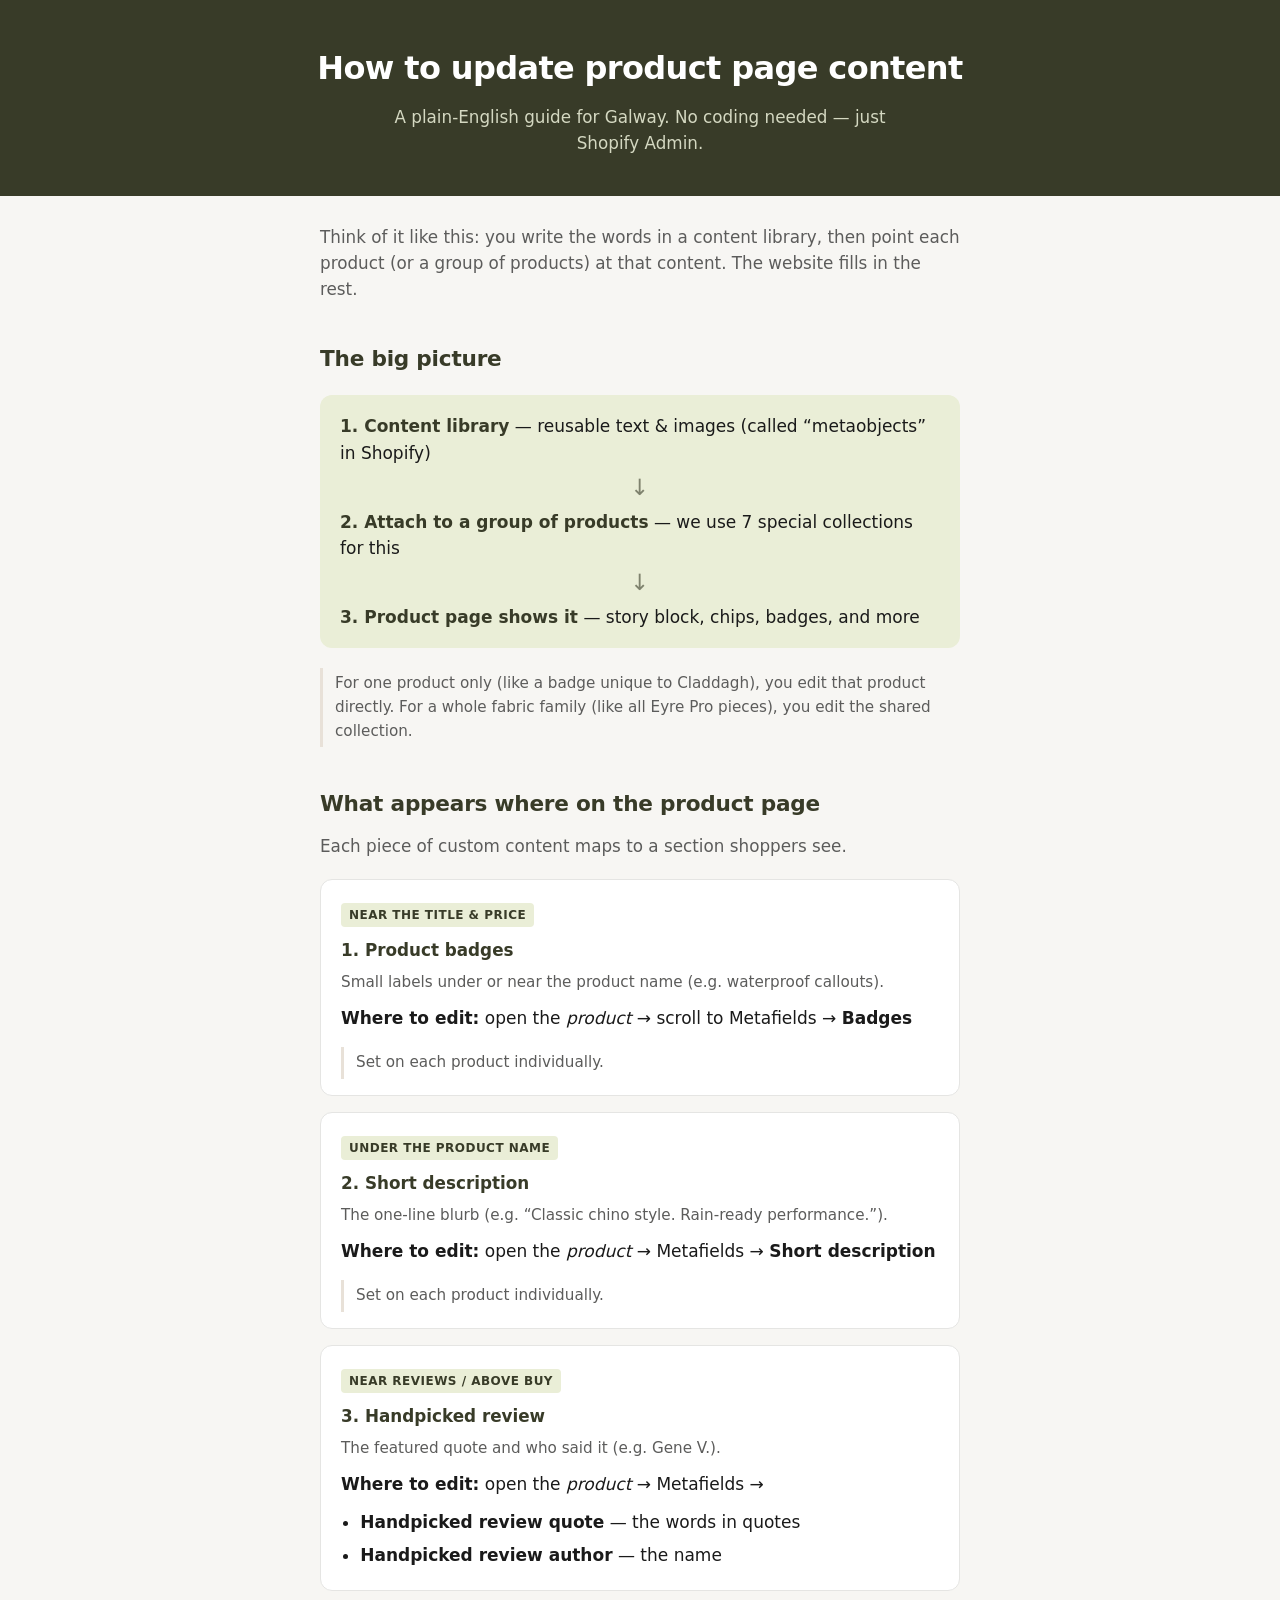
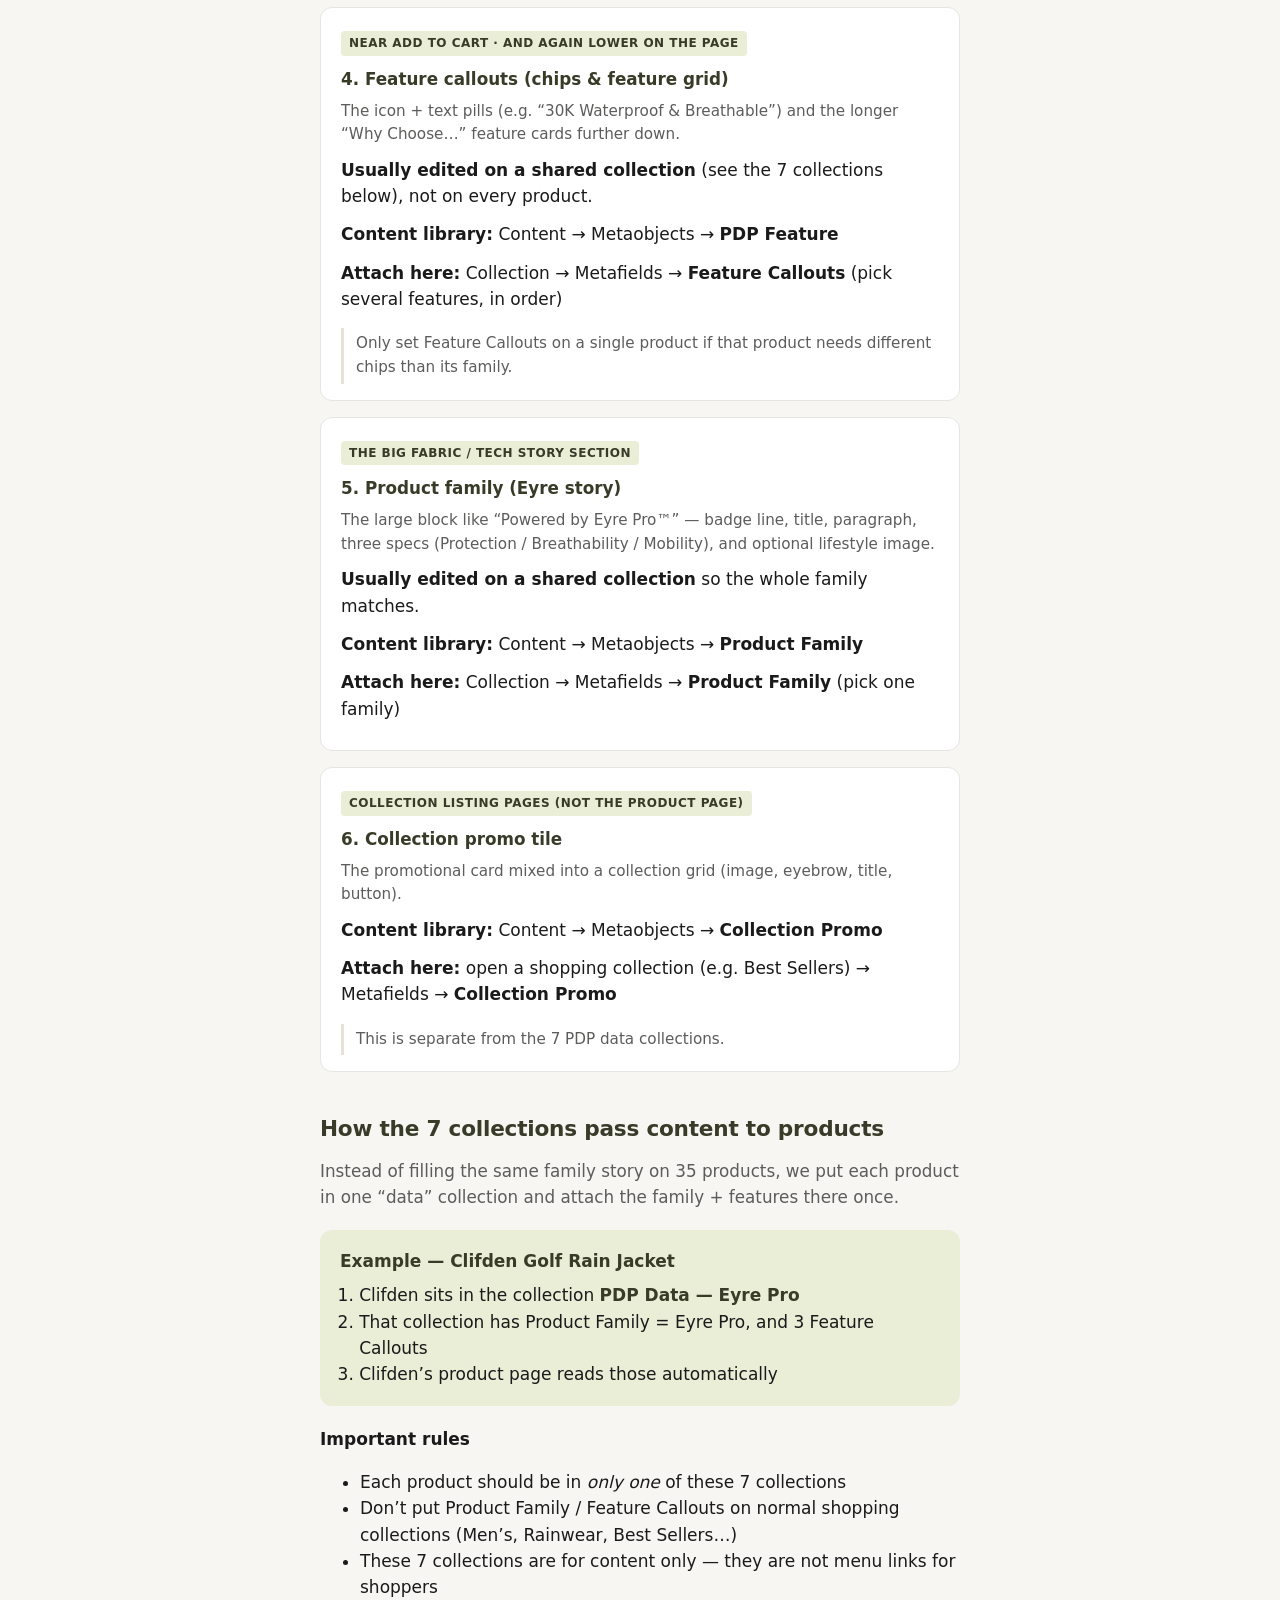
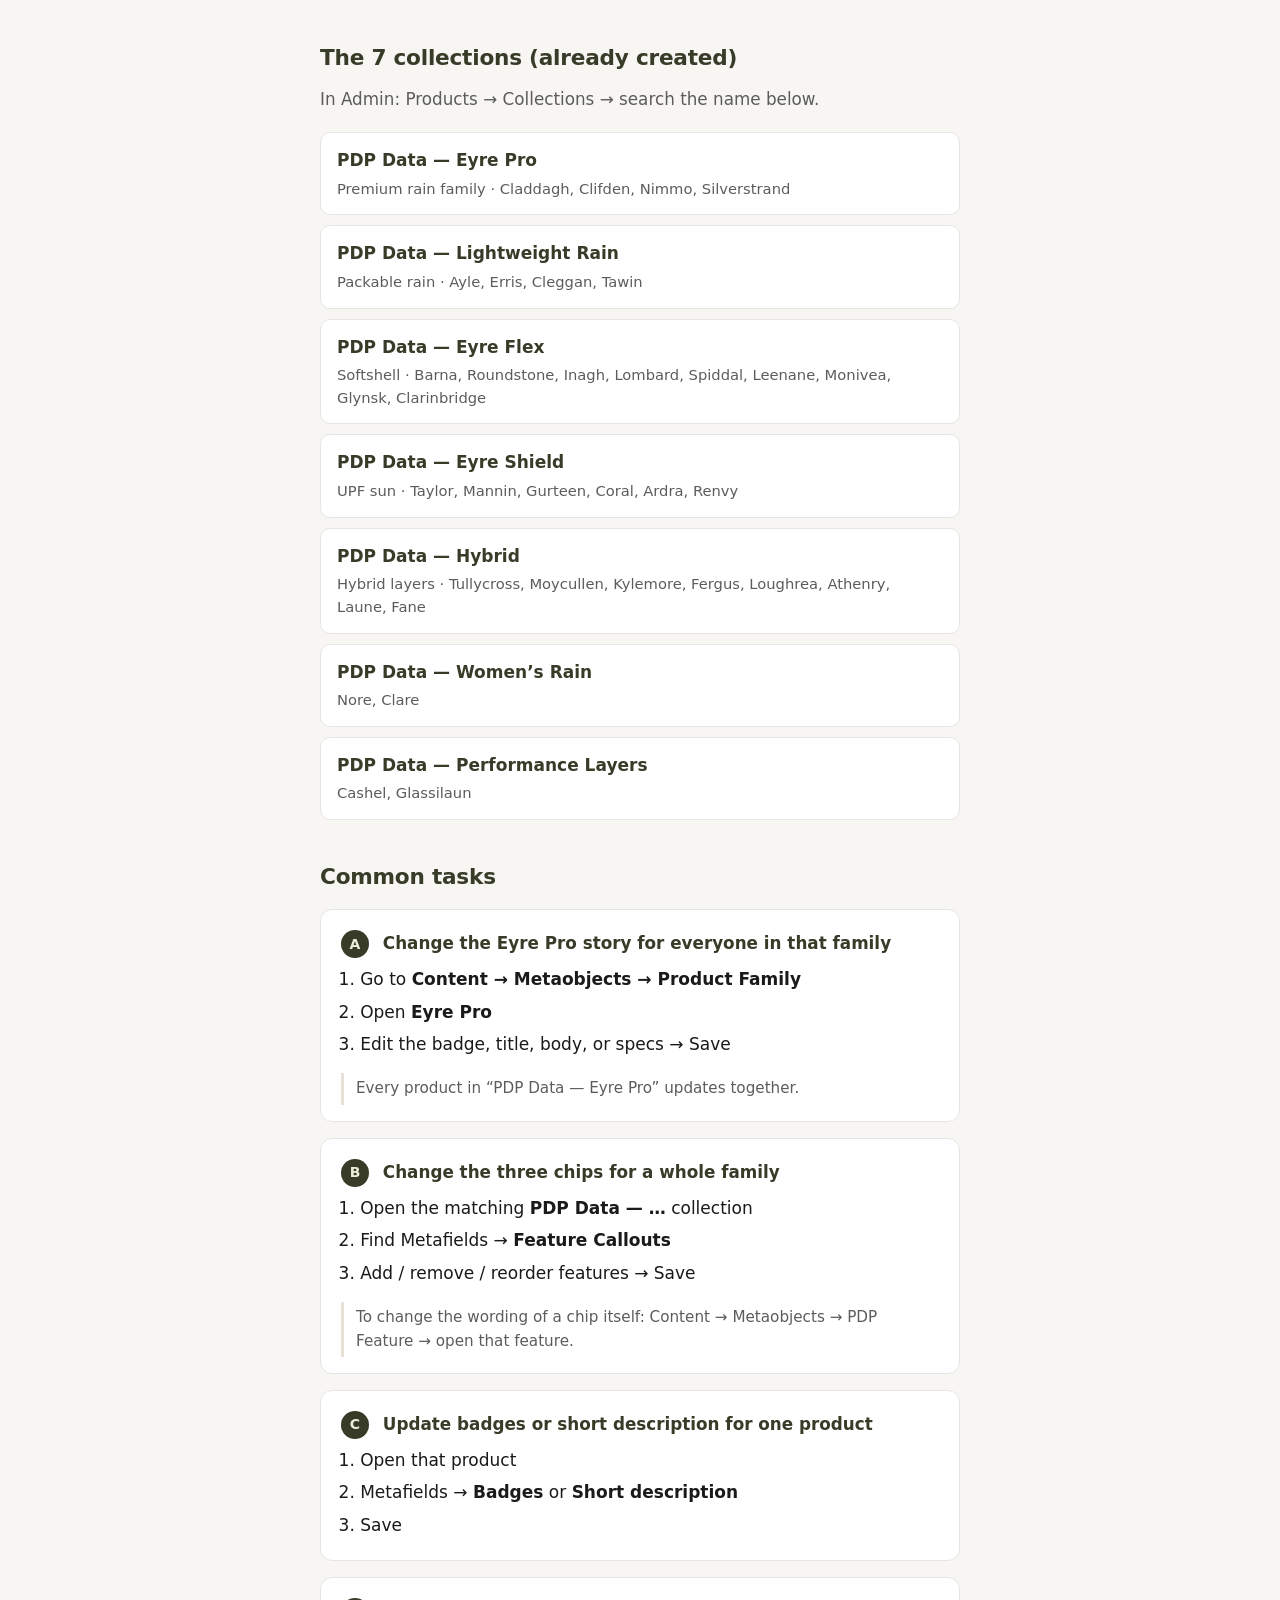
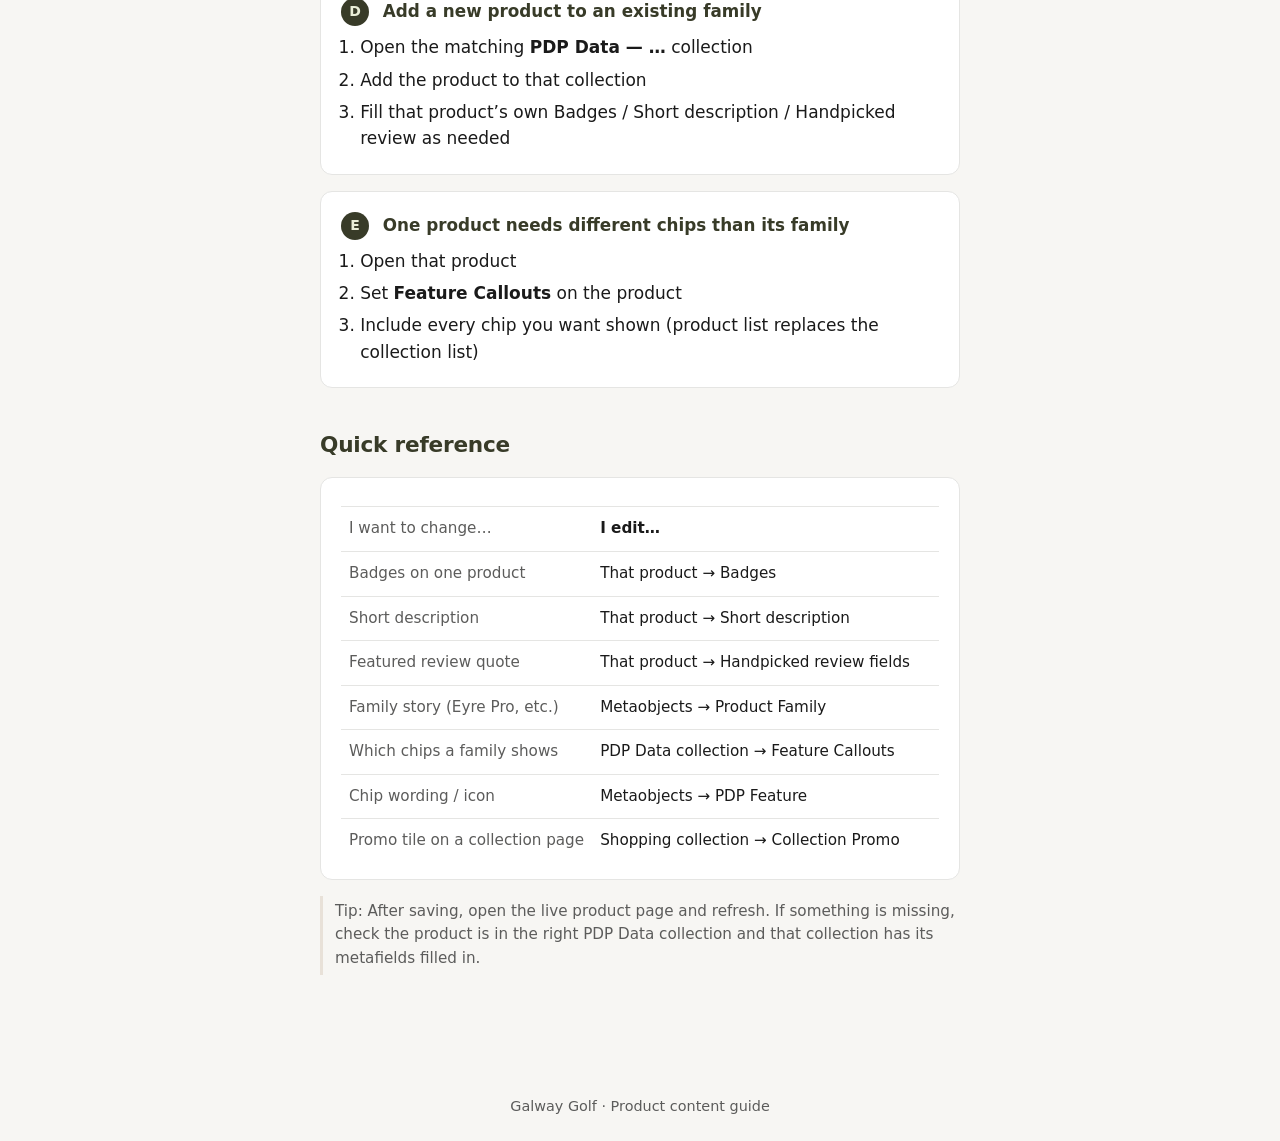
==== commit 53548797: "updated" ====
--- a/docs/index.html
+++ b/docs/index.html
@@ -3,7 +3,7 @@
 <head>
   <meta charset="utf-8" />
   <meta name="viewport" content="width=device-width, initial-scale=1" />
-  <title>Galway — PDP content guide</title>
+  <title>Galway — Product content guide</title>
   <style>
     :root {
       --green: #383b28;
@@ -13,187 +13,415 @@
       --line: #e5e5e3;
       --bg: #f7f6f3;
       --card: #fff;
+      --taupe: #e8e1d8;
     }
     * { box-sizing: border-box; }
     body {
       margin: 0;
-      font: 16px/1.5 system-ui, -apple-system, sans-serif;
+      font: 17px/1.55 system-ui, -apple-system, "Segoe UI", sans-serif;
       color: var(--ink);
       background: var(--bg);
     }
     .hero {
       background: var(--green);
       color: var(--mint);
-      padding: 40px 24px;
+      padding: 44px 24px 40px;
       text-align: center;
     }
     .hero h1 {
-      margin: 0 0 8px;
-      font-size: 1.6rem;
+      margin: 0 0 10px;
+      font-size: clamp(1.5rem, 4vw, 2rem);
       color: #fff;
       font-weight: 600;
-    }
-    .hero p { margin: 0 auto; max-width: 28rem; opacity: 0.85; }
-    .wrap { max-width: 640px; margin: 0 auto; padding: 32px 20px 72px; }
+      letter-spacing: -0.02em;
+    }
+    .hero p {
+      margin: 0 auto;
+      max-width: 32rem;
+      opacity: 0.88;
+      font-size: 1.05rem;
+    }
+    .wrap {
+      max-width: 680px;
+      margin: 0 auto;
+      padding: 28px 20px 80px;
+    }
     h2 {
-      margin: 36px 0 10px;
-      font-size: 1.15rem;
+      margin: 40px 0 12px;
+      font-size: 1.35rem;
       color: var(--green);
-    }
-    p, li { color: var(--ink); }
-    .muted { color: var(--muted); font-size: 0.95rem; }
+      letter-spacing: -0.01em;
+    }
+    h3 {
+      margin: 0 0 8px;
+      font-size: 1.05rem;
+      color: var(--green);
+    }
+    p { margin: 0 0 12px; }
+    .lede {
+      color: var(--muted);
+      font-size: 1.05rem;
+      margin-bottom: 20px;
+    }
     .card {
       background: var(--card);
       border: 1px solid var(--line);
-      border-radius: 10px;
-      padding: 16px 18px;
-      margin: 12px 0;
-    }
-    .card h3 { margin: 0 0 6px; font-size: 1rem; color: var(--green); }
-    .map {
+      border-radius: 12px;
+      padding: 20px 20px 16px;
+      margin: 16px 0;
+    }
+    .card .where {
+      display: inline-block;
+      font-size: 12px;
+      font-weight: 600;
+      letter-spacing: 0.04em;
+      text-transform: uppercase;
+      background: var(--mint);
+      color: var(--green);
+      padding: 3px 8px;
+      border-radius: 4px;
+      margin-bottom: 10px;
+    }
+    .card .shows {
+      color: var(--muted);
+      font-size: 0.95rem;
+      margin: 0 0 10px;
+    }
+    .card ol, .card ul {
+      margin: 8px 0 0;
+      padding-left: 1.2rem;
+    }
+    .card li { margin: 6px 0; }
+    .num {
+      display: inline-flex;
+      align-items: center;
+      justify-content: center;
+      width: 28px;
+      height: 28px;
+      border-radius: 50%;
+      background: var(--green);
+      color: var(--mint);
+      font-size: 14px;
+      font-weight: 700;
+      margin-right: 8px;
+      vertical-align: middle;
+    }
+    .flow {
+      background: var(--mint);
+      border-radius: 12px;
+      padding: 18px 20px;
+      margin: 20px 0;
+    }
+    .flow strong { color: var(--green); }
+    .arrow {
+      text-align: center;
+      color: var(--green);
+      font-size: 1.4rem;
+      margin: 4px 0;
+      opacity: 0.6;
+    }
+    table.simple {
       width: 100%;
       border-collapse: collapse;
-      font-size: 14px;
-      margin: 12px 0;
-    }
-    .map th, .map td {
+      font-size: 0.95rem;
+      margin: 8px 0 0;
+    }
+    table.simple th,
+    table.simple td {
       text-align: left;
+      vertical-align: top;
       padding: 10px 8px;
       border-top: 1px solid var(--line);
-      vertical-align: top;
-    }
-    .map th { color: var(--muted); font-weight: 500; width: 38%; }
-    code {
-      font: 13px/1.3 ui-monospace, Menlo, monospace;
-      background: var(--mint);
-      color: var(--green);
-      padding: 1px 6px;
-      border-radius: 4px;
-    }
-    ol, ul { padding-left: 1.2rem; }
-    li { margin: 8px 0; }
-    .tip {
-      background: var(--mint);
-      border-radius: 8px;
-      padding: 12px 14px;
-      margin: 16px 0;
+    }
+    table.simple th {
+      width: 42%;
+      color: var(--muted);
+      font-weight: 500;
+    }
+    .note {
       font-size: 0.95rem;
-    }
-    .warn {
-      border-left: 3px solid #7d705f;
+      color: var(--muted);
+      border-left: 3px solid var(--taupe);
       padding: 4px 0 4px 12px;
       margin: 16px 0;
-      color: var(--muted);
-      font-size: 0.95rem;
-    }
-    a { color: var(--green); }
+    }
+    .list-plain {
+      list-style: none;
+      padding: 0;
+      margin: 0;
+    }
+    .list-plain li {
+      background: var(--card);
+      border: 1px solid var(--line);
+      border-radius: 10px;
+      padding: 14px 16px;
+      margin: 10px 0;
+    }
+    .list-plain strong { color: var(--green); }
+    .list-plain span {
+      display: block;
+      color: var(--muted);
+      font-size: 0.92rem;
+      margin-top: 4px;
+    }
+    footer {
+      text-align: center;
+      color: var(--muted);
+      font-size: 0.9rem;
+      padding: 24px;
+    }
   </style>
 </head>
 <body>
+
   <header class="hero">
-    <h1>PDP content — where to edit</h1>
-    <p>Update product page story + feature chips via 7 data collections.</p>
+    <h1>How to update product page content</h1>
+    <p>A plain-English guide for Galway. No coding needed — just Shopify Admin.</p>
   </header>
 
   <div class="wrap">
 
-    <h2>What shows on the product page</h2>
-    <table class="map">
-      <tr>
-        <th>On the PDP</th>
-        <td><strong>What controls it</strong></td>
-      </tr>
-      <tr>
-        <th>Eyre / tech story block<br><span class="muted">badge, title, body, 3 specs</span></th>
-        <td><strong>Product Family</strong> metaobject<br>attached to the product’s <code>pdp-*</code> collection</td>
-      </tr>
-      <tr>
-        <th>Feature chips + features grid<br><span class="muted">icons + headlines</span></th>
-        <td><strong>Feature Callouts</strong> list<br>attached to the same <code>pdp-*</code> collection</td>
-      </tr>
-    </table>
-
-    <h2>How it works (simple)</h2>
-    <ol>
-      <li><strong>Metaobjects</strong> = the content library<br>
-        <span class="muted">Content → Metaobjects → <em>Product Family</em> or <em>PDP Feature</em>. Edit the copy there.</span>
-      </li>
-      <li><strong>Metafields on a collection</strong> = “use this content for these products”<br>
-        <span class="muted">Products → Collections → open a <code>pdp-*</code> collection → Metafields → Product Family / Feature Callouts.</span>
-      </li>
-      <li>Products in that collection pick it up automatically.<br>
-        <span class="muted">Leave product metafields empty unless one SKU needs different chips.</span>
-      </li>
-    </ol>
-
-    <div class="tip">
-      <strong>Where to change wording</strong><br>
-      Change family story → edit the <em>Product Family</em> entry.<br>
-      Change chip text → edit the <em>PDP Feature</em> entry.<br>
-      Change which products get which story → move products between the 7 collections below (or change that collection’s metafields).
-    </div>
-
-    <h2>The 7 collections (already set up)</h2>
-    <p class="muted">These are data collections — Online Store only, not in the menu. Search by handle in Admin.</p>
-
-    <div class="card">
-      <h3><code>pdp-eyre-pro</code> — Eyre Pro</h3>
-      <p class="muted">Family: Eyre Pro · Claddagh, Clifden, Nimmo, Silverstrand</p>
-    </div>
-    <div class="card">
-      <h3><code>pdp-lightweight-rain</code> — Lightweight Rain</h3>
-      <p class="muted">Family: Lightweight Rain · Ayle, Erris, Cleggan, Tawin</p>
-    </div>
-    <div class="card">
-      <h3><code>pdp-eyre-flex</code> — Eyre Flex (softshell)</h3>
-      <p class="muted">Family: Eyre Flex · Barna, Roundstone, Inagh, Lombard, Spiddal, Leenane, Monivea, Glynsk, Clarinbridge</p>
-    </div>
-    <div class="card">
-      <h3><code>pdp-eyre-shield</code> — Eyre Shield (UPF)</h3>
-      <p class="muted">Family: Eyre Shield · Taylor, Mannin, Gurteen, Coral, Ardra, Renvy</p>
-    </div>
-    <div class="card">
-      <h3><code>pdp-hybrid</code> — Hybrid</h3>
-      <p class="muted">Family: Hybrid · Tullycross, Moycullen, Kylemore, Fergus, Loughrea, Athenry, Laune, Fane</p>
-    </div>
-    <div class="card">
-      <h3><code>pdp-womens-rain</code> — Women’s Rain</h3>
-      <p class="muted">Family: Women’s Rain · Nore, Clare</p>
-    </div>
-    <div class="card">
-      <h3><code>pdp-performance</code> — Performance Layers</h3>
-      <p class="muted">Family: Performance Layers · Cashel, Glassilaun</p>
-    </div>
-
-    <h2>Day-to-day tasks</h2>
-    <div class="card">
-      <h3>New product in an existing family</h3>
-      <p class="muted">Add it to the matching <code>pdp-*</code> collection only. Don’t put family metafields on Rainwear / Men’s / Best Sellers.</p>
-    </div>
-    <div class="card">
-      <h3>Update shared chips for a whole family</h3>
-      <p class="muted">Open that <code>pdp-*</code> collection → Feature Callouts → pick different features (or edit the feature entries themselves).</p>
-    </div>
-    <div class="card">
-      <h3>One product needs different chips</h3>
-      <p class="muted">On that <strong>product</strong>, set Feature Callouts. Product overrides replace the collection list — include any shared chips you still want.</p>
-    </div>
-    <div class="card">
-      <h3>Hide the Eyre block (accessories)</h3>
-      <p class="muted">Don’t add to a <code>pdp-*</code> collection. Or set Product Family to <em>none</em> / leave blank.</p>
-    </div>
-
-    <div class="warn">
-      <strong>Don’t</strong> set Product Family or Feature Callouts on normal shopping collections (Rainwear, Men’s, Best Sellers, etc.). Only the 7 <code>pdp-*</code> collections above.<br><br>
-      If merch collection <strong>Eyre Pro</strong> still has those metafields, clear them — they can conflict with <code>pdp-eyre-pro</code>.
-    </div>
-
-    <h2>Quick check</h2>
-    <p class="muted">
-      Open a product in one of the 7 collections with empty product metafields.
-      You should see that family’s chips + story. If not: confirm membership + collection metafields are filled.
+    <p class="lede">
+      Think of it like this: you write the words in a content library, then point each product
+      (or a group of products) at that content. The website fills in the rest.
     </p>
 
+    <!-- BIG PICTURE -->
+    <h2>The big picture</h2>
+    <div class="flow">
+      <p style="margin:0"><strong>1. Content library</strong> — reusable text &amp; images (called “metaobjects” in Shopify)</p>
+      <div class="arrow">↓</div>
+      <p style="margin:0"><strong>2. Attach to a group of products</strong> — we use 7 special collections for this</p>
+      <div class="arrow">↓</div>
+      <p style="margin:0"><strong>3. Product page shows it</strong> — story block, chips, badges, and more</p>
+    </div>
+    <p class="note">
+      For one product only (like a badge unique to Claddagh), you edit that product directly.
+      For a whole fabric family (like all Eyre Pro pieces), you edit the shared collection.
+    </p>
+
+    <!-- PRODUCT PAGE MAP -->
+    <h2>What appears where on the product page</h2>
+    <p class="lede">Each piece of custom content maps to a section shoppers see.</p>
+
+    <div class="card">
+      <span class="where">Near the title &amp; price</span>
+      <h3>1. Product badges</h3>
+      <p class="shows">Small labels under or near the product name (e.g. waterproof callouts).</p>
+      <p><strong>Where to edit:</strong> open the <em>product</em> → scroll to Metafields → <strong>Badges</strong></p>
+      <p class="note" style="margin-bottom:0">Set on each product individually.</p>
+    </div>
+
+    <div class="card">
+      <span class="where">Under the product name</span>
+      <h3>2. Short description</h3>
+      <p class="shows">The one-line blurb (e.g. “Classic chino style. Rain-ready performance.”).</p>
+      <p><strong>Where to edit:</strong> open the <em>product</em> → Metafields → <strong>Short description</strong></p>
+      <p class="note" style="margin-bottom:0">Set on each product individually.</p>
+    </div>
+
+    <div class="card">
+      <span class="where">Near reviews / above Buy</span>
+      <h3>3. Handpicked review</h3>
+      <p class="shows">The featured quote and who said it (e.g. Gene V.).</p>
+      <p><strong>Where to edit:</strong> open the <em>product</em> → Metafields →</p>
+      <ul>
+        <li><strong>Handpicked review quote</strong> — the words in quotes</li>
+        <li><strong>Handpicked review author</strong> — the name</li>
+      </ul>
+    </div>
+
+    <div class="card">
+      <span class="where">Near Add to cart · and again lower on the page</span>
+      <h3>4. Feature callouts (chips &amp; feature grid)</h3>
+      <p class="shows">
+        The icon + text pills (e.g. “30K Waterproof &amp; Breathable”) and the longer
+        “Why Choose…” feature cards further down.
+      </p>
+      <p><strong>Usually edited on a shared collection</strong> (see the 7 collections below), not on every product.</p>
+      <p><strong>Content library:</strong> Content → Metaobjects → <strong>PDP Feature</strong></p>
+      <p><strong>Attach here:</strong> Collection → Metafields → <strong>Feature Callouts</strong> (pick several features, in order)</p>
+      <p class="note" style="margin-bottom:0">
+        Only set Feature Callouts on a single product if that product needs different chips than its family.
+      </p>
+    </div>
+
+    <div class="card">
+      <span class="where">The big fabric / tech story section</span>
+      <h3>5. Product family (Eyre story)</h3>
+      <p class="shows">
+        The large block like “Powered by Eyre Pro™” — badge line, title, paragraph,
+        three specs (Protection / Breathability / Mobility), and optional lifestyle image.
+      </p>
+      <p><strong>Usually edited on a shared collection</strong> so the whole family matches.</p>
+      <p><strong>Content library:</strong> Content → Metaobjects → <strong>Product Family</strong></p>
+      <p><strong>Attach here:</strong> Collection → Metafields → <strong>Product Family</strong> (pick one family)</p>
+    </div>
+
+    <div class="card">
+      <span class="where">Collection listing pages (not the product page)</span>
+      <h3>6. Collection promo tile</h3>
+      <p class="shows">The promotional card mixed into a collection grid (image, eyebrow, title, button).</p>
+      <p><strong>Content library:</strong> Content → Metaobjects → <strong>Collection Promo</strong></p>
+      <p><strong>Attach here:</strong> open a shopping collection (e.g. Best Sellers) → Metafields → <strong>Collection Promo</strong></p>
+      <p class="note" style="margin-bottom:0">This is separate from the 7 PDP data collections.</p>
+    </div>
+
+    <!-- HOW COLLECTIONS PASS CONTENT -->
+    <h2>How the 7 collections pass content to products</h2>
+    <p class="lede">
+      Instead of filling the same family story on 35 products, we put each product in one
+      “data” collection and attach the family + features there once.
+    </p>
+
+    <div class="flow">
+      <p style="margin:0 0 8px"><strong>Example — Clifden Golf Rain Jacket</strong></p>
+      <ol style="margin:0; padding-left:1.2rem">
+        <li>Clifden sits in the collection <strong>PDP Data — Eyre Pro</strong></li>
+        <li>That collection has Product Family = Eyre Pro, and 3 Feature Callouts</li>
+        <li>Clifden’s product page reads those automatically</li>
+      </ol>
+    </div>
+
+    <p><strong>Important rules</strong></p>
+    <ul>
+      <li>Each product should be in <em>only one</em> of these 7 collections</li>
+      <li>Don’t put Product Family / Feature Callouts on normal shopping collections (Men’s, Rainwear, Best Sellers…)</li>
+      <li>These 7 collections are for content only — they are not menu links for shoppers</li>
+    </ul>
+
+    <h2>The 7 collections (already created)</h2>
+    <p class="lede">In Admin: Products → Collections → search the name below.</p>
+
+    <ul class="list-plain">
+      <li>
+        <strong>PDP Data — Eyre Pro</strong>
+        <span>Premium rain family · Claddagh, Clifden, Nimmo, Silverstrand</span>
+      </li>
+      <li>
+        <strong>PDP Data — Lightweight Rain</strong>
+        <span>Packable rain · Ayle, Erris, Cleggan, Tawin</span>
+      </li>
+      <li>
+        <strong>PDP Data — Eyre Flex</strong>
+        <span>Softshell · Barna, Roundstone, Inagh, Lombard, Spiddal, Leenane, Monivea, Glynsk, Clarinbridge</span>
+      </li>
+      <li>
+        <strong>PDP Data — Eyre Shield</strong>
+        <span>UPF sun · Taylor, Mannin, Gurteen, Coral, Ardra, Renvy</span>
+      </li>
+      <li>
+        <strong>PDP Data — Hybrid</strong>
+        <span>Hybrid layers · Tullycross, Moycullen, Kylemore, Fergus, Loughrea, Athenry, Laune, Fane</span>
+      </li>
+      <li>
+        <strong>PDP Data — Women’s Rain</strong>
+        <span>Nore, Clare</span>
+      </li>
+      <li>
+        <strong>PDP Data — Performance Layers</strong>
+        <span>Cashel, Glassilaun</span>
+      </li>
+    </ul>
+
+    <!-- DAY TO DAY -->
+    <h2>Common tasks</h2>
+
+    <div class="card">
+      <h3><span class="num">A</span> Change the Eyre Pro story for everyone in that family</h3>
+      <ol>
+        <li>Go to <strong>Content → Metaobjects → Product Family</strong></li>
+        <li>Open <strong>Eyre Pro</strong></li>
+        <li>Edit the badge, title, body, or specs → Save</li>
+      </ol>
+      <p class="note" style="margin-bottom:0">Every product in “PDP Data — Eyre Pro” updates together.</p>
+    </div>
+
+    <div class="card">
+      <h3><span class="num">B</span> Change the three chips for a whole family</h3>
+      <ol>
+        <li>Open the matching <strong>PDP Data — …</strong> collection</li>
+        <li>Find Metafields → <strong>Feature Callouts</strong></li>
+        <li>Add / remove / reorder features → Save</li>
+      </ol>
+      <p class="note" style="margin-bottom:0">
+        To change the wording of a chip itself: Content → Metaobjects → PDP Feature → open that feature.
+      </p>
+    </div>
+
+    <div class="card">
+      <h3><span class="num">C</span> Update badges or short description for one product</h3>
+      <ol>
+        <li>Open that product</li>
+        <li>Metafields → <strong>Badges</strong> or <strong>Short description</strong></li>
+        <li>Save</li>
+      </ol>
+    </div>
+
+    <div class="card">
+      <h3><span class="num">D</span> Add a new product to an existing family</h3>
+      <ol>
+        <li>Open the matching <strong>PDP Data — …</strong> collection</li>
+        <li>Add the product to that collection</li>
+        <li>Fill that product’s own Badges / Short description / Handpicked review as needed</li>
+      </ol>
+    </div>
+
+    <div class="card">
+      <h3><span class="num">E</span> One product needs different chips than its family</h3>
+      <ol>
+        <li>Open that product</li>
+        <li>Set <strong>Feature Callouts</strong> on the product</li>
+        <li>Include every chip you want shown (product list replaces the collection list)</li>
+      </ol>
+    </div>
+
+    <!-- QUICK REF -->
+    <h2>Quick reference</h2>
+    <div class="card">
+      <table class="simple">
+        <tr>
+          <th>I want to change…</th>
+          <td><strong>I edit…</strong></td>
+        </tr>
+        <tr>
+          <th>Badges on one product</th>
+          <td>That product → Badges</td>
+        </tr>
+        <tr>
+          <th>Short description</th>
+          <td>That product → Short description</td>
+        </tr>
+        <tr>
+          <th>Featured review quote</th>
+          <td>That product → Handpicked review fields</td>
+        </tr>
+        <tr>
+          <th>Family story (Eyre Pro, etc.)</th>
+          <td>Metaobjects → Product Family</td>
+        </tr>
+        <tr>
+          <th>Which chips a family shows</th>
+          <td>PDP Data collection → Feature Callouts</td>
+        </tr>
+        <tr>
+          <th>Chip wording / icon</th>
+          <td>Metaobjects → PDP Feature</td>
+        </tr>
+        <tr>
+          <th>Promo tile on a collection page</th>
+          <td>Shopping collection → Collection Promo</td>
+        </tr>
+      </table>
+    </div>
+
+    <p class="note">
+      Tip: After saving, open the live product page and refresh. If something is missing,
+      check the product is in the right PDP Data collection and that collection has its metafields filled in.
+    </p>
+
   </div>
+
+  <footer>Galway Golf · Product content guide</footer>
 </body>
 </html>
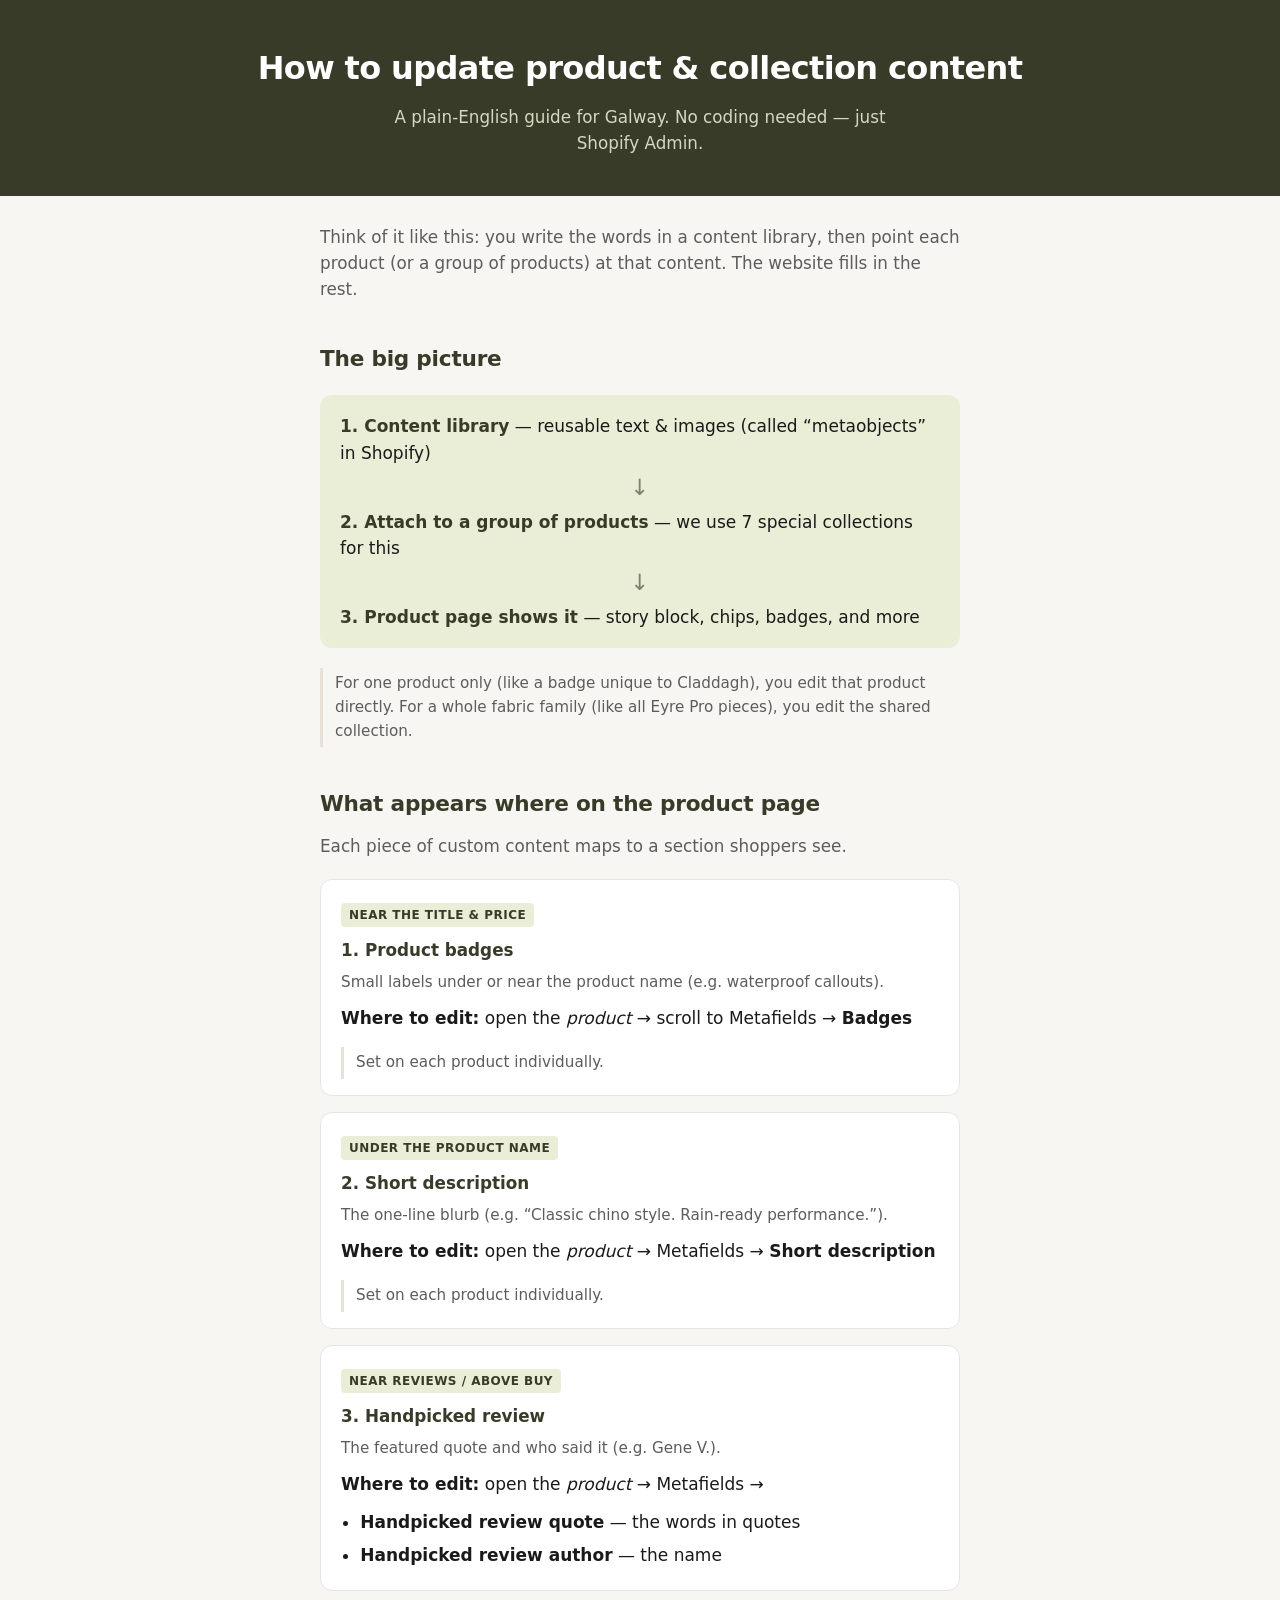
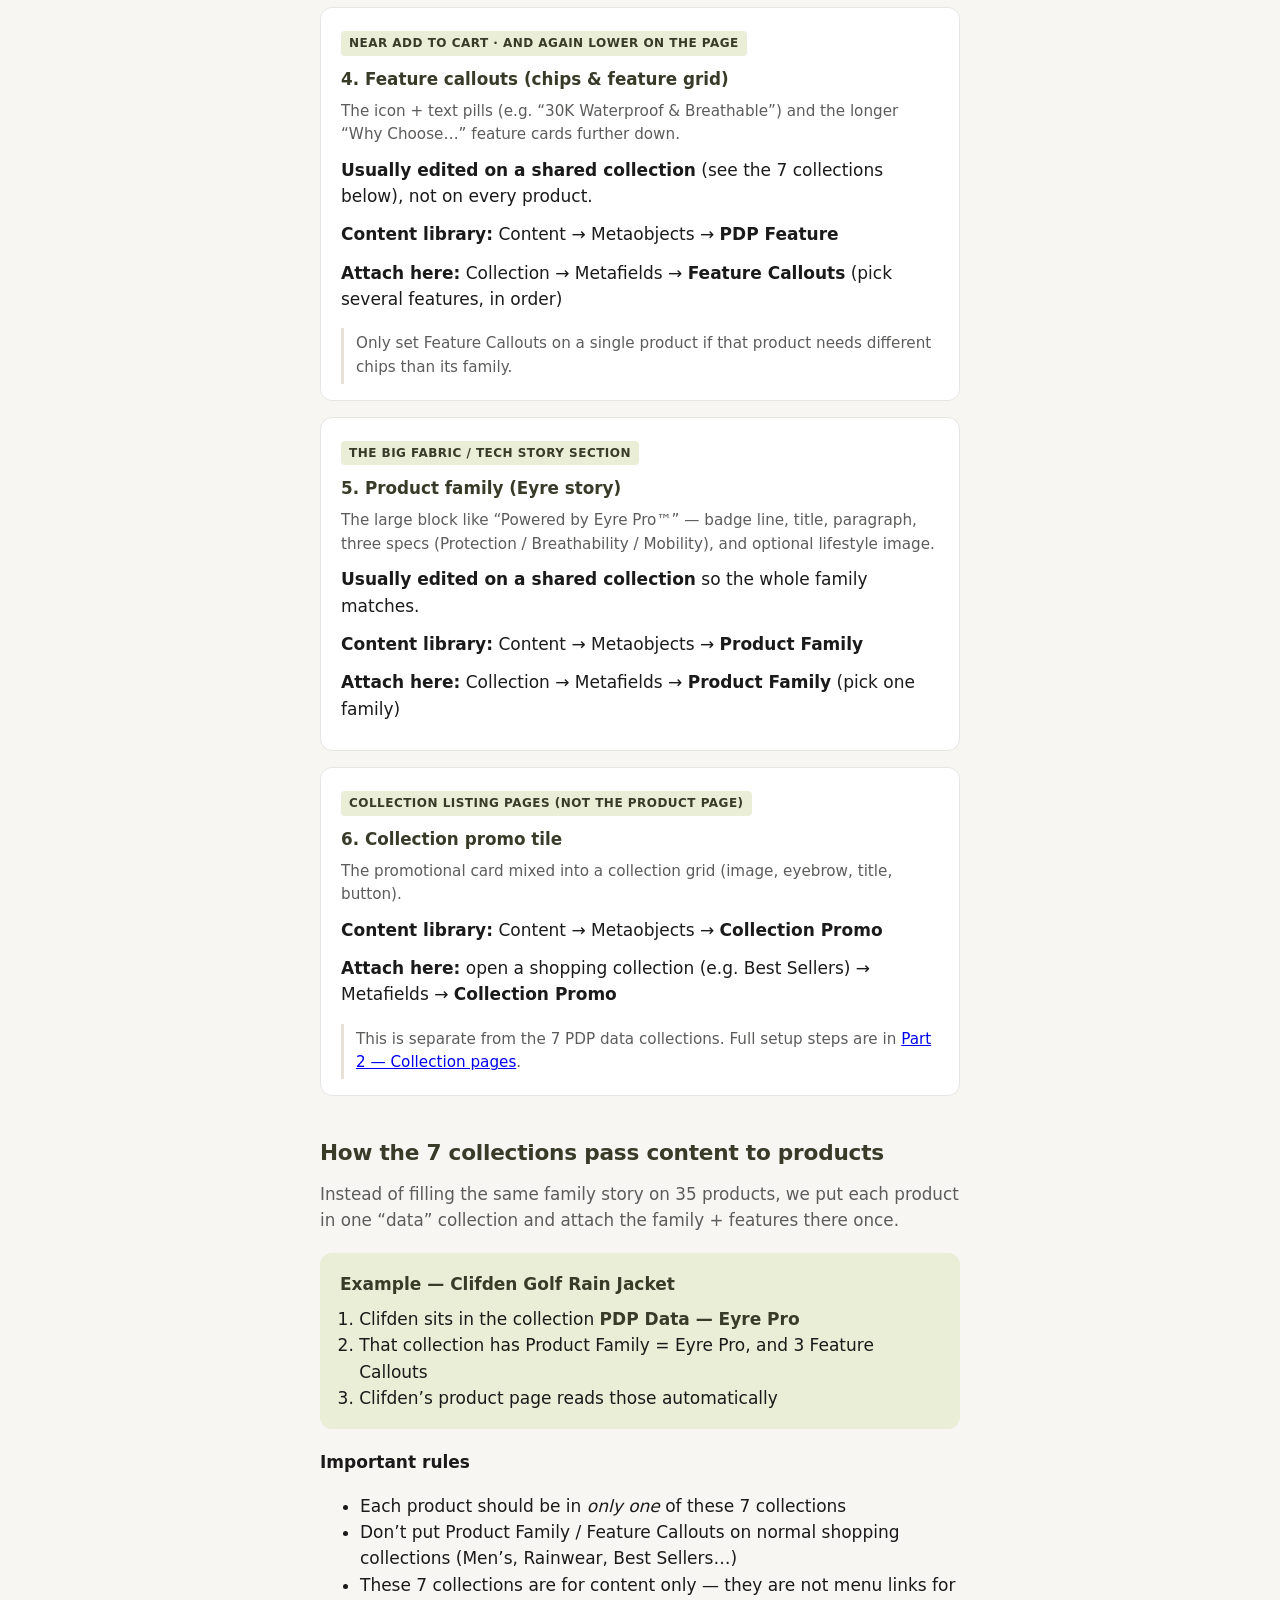
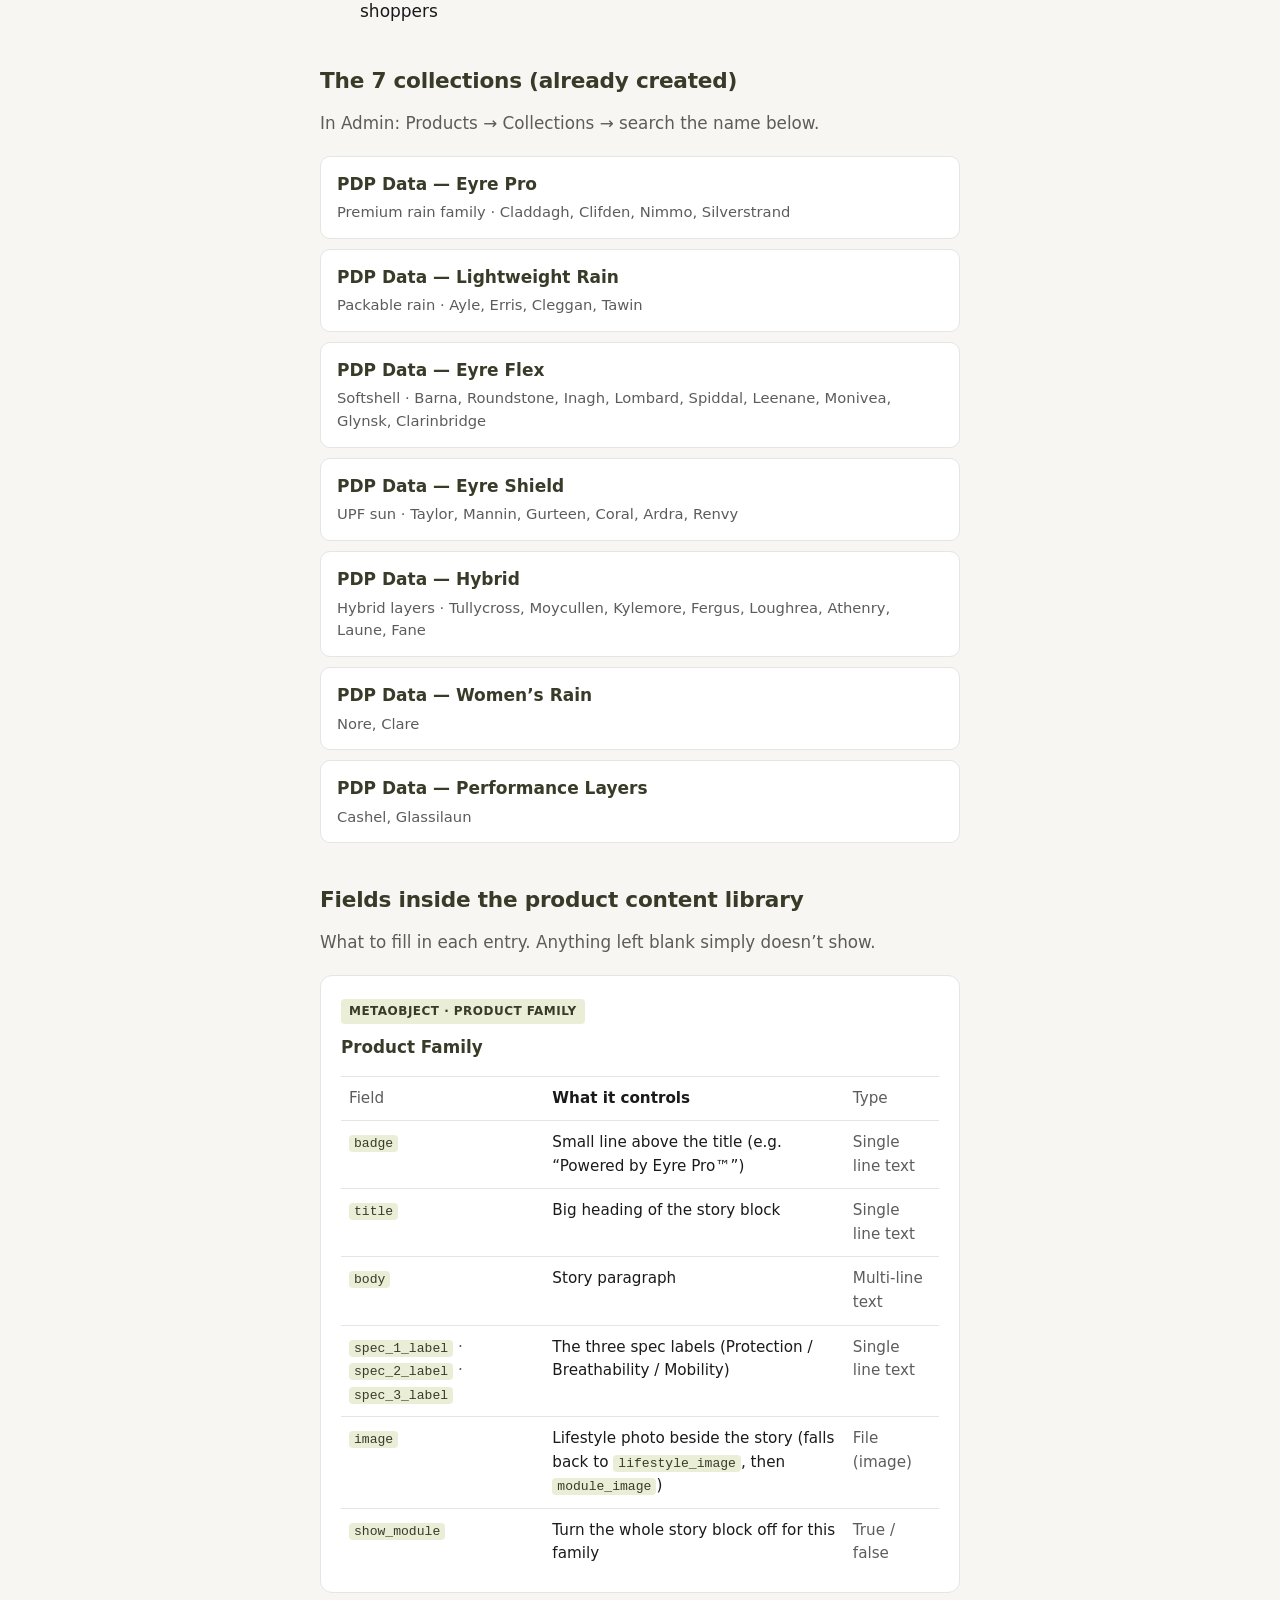
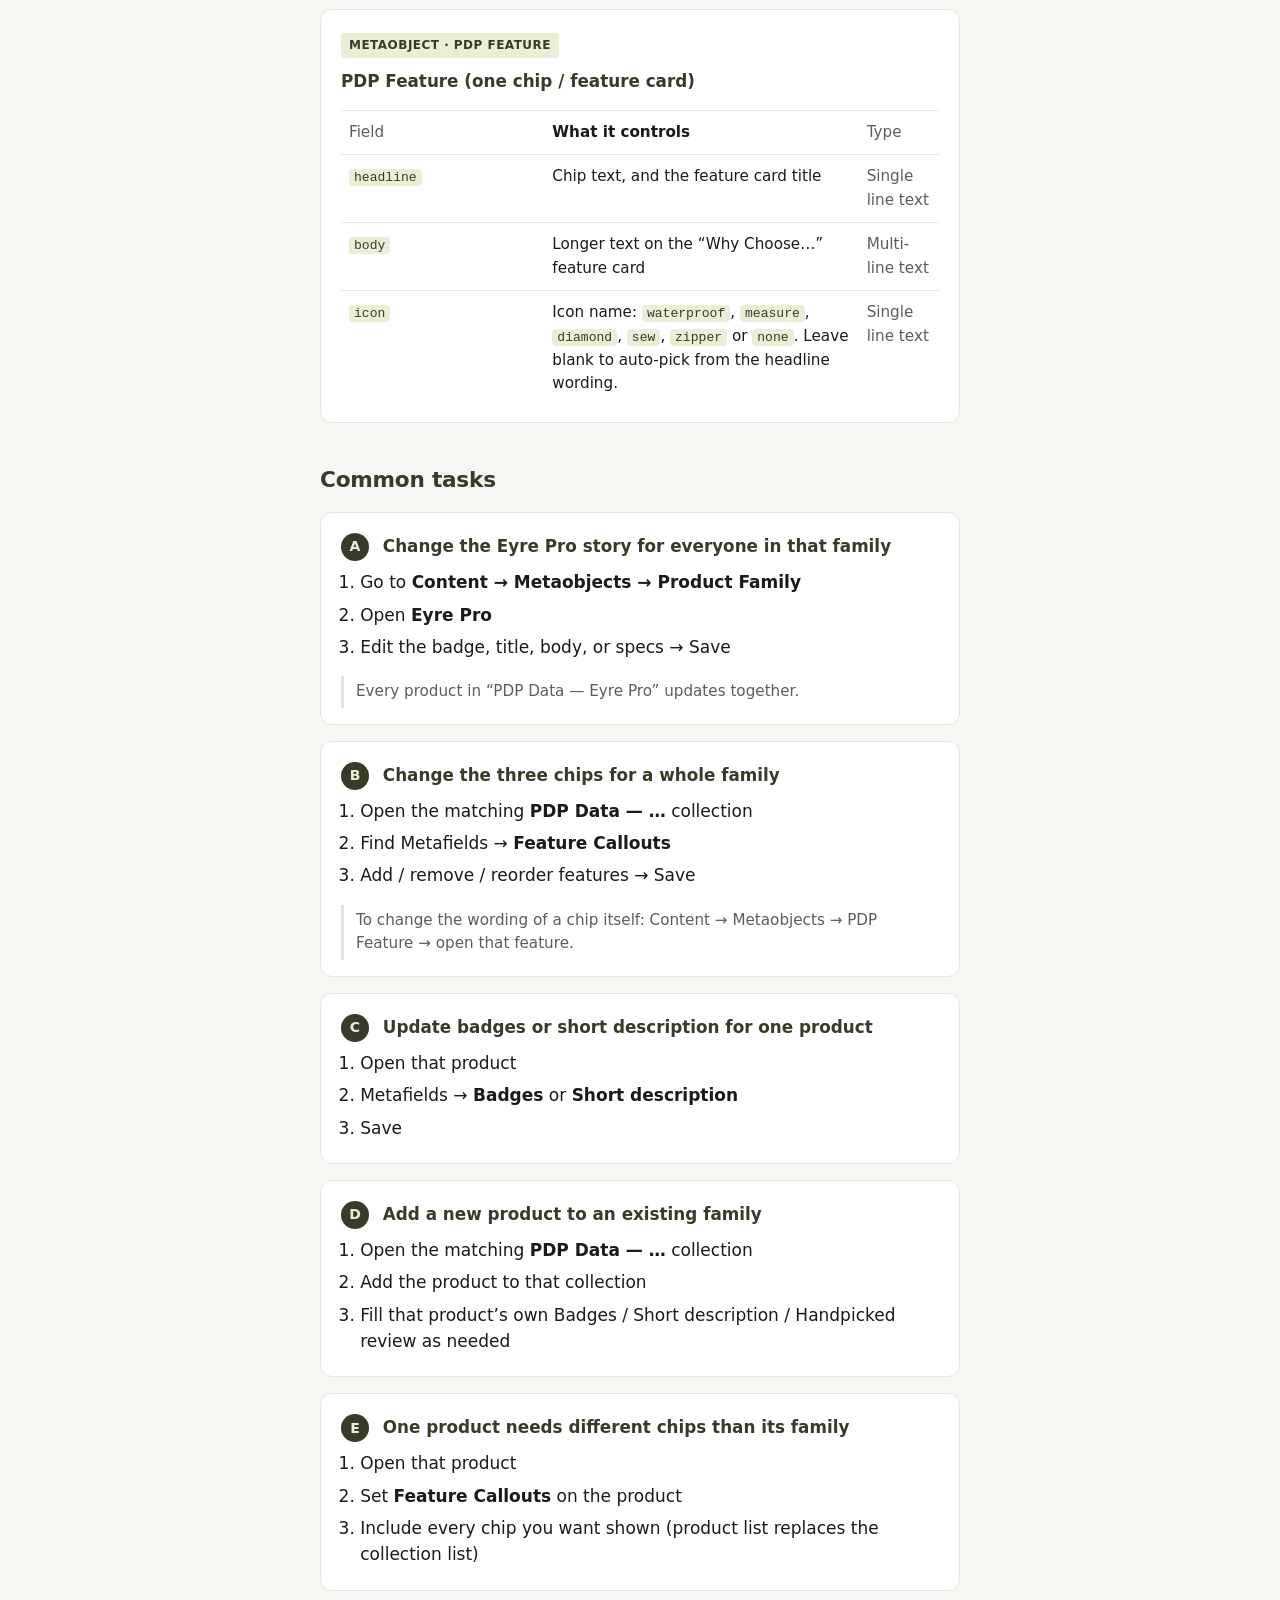
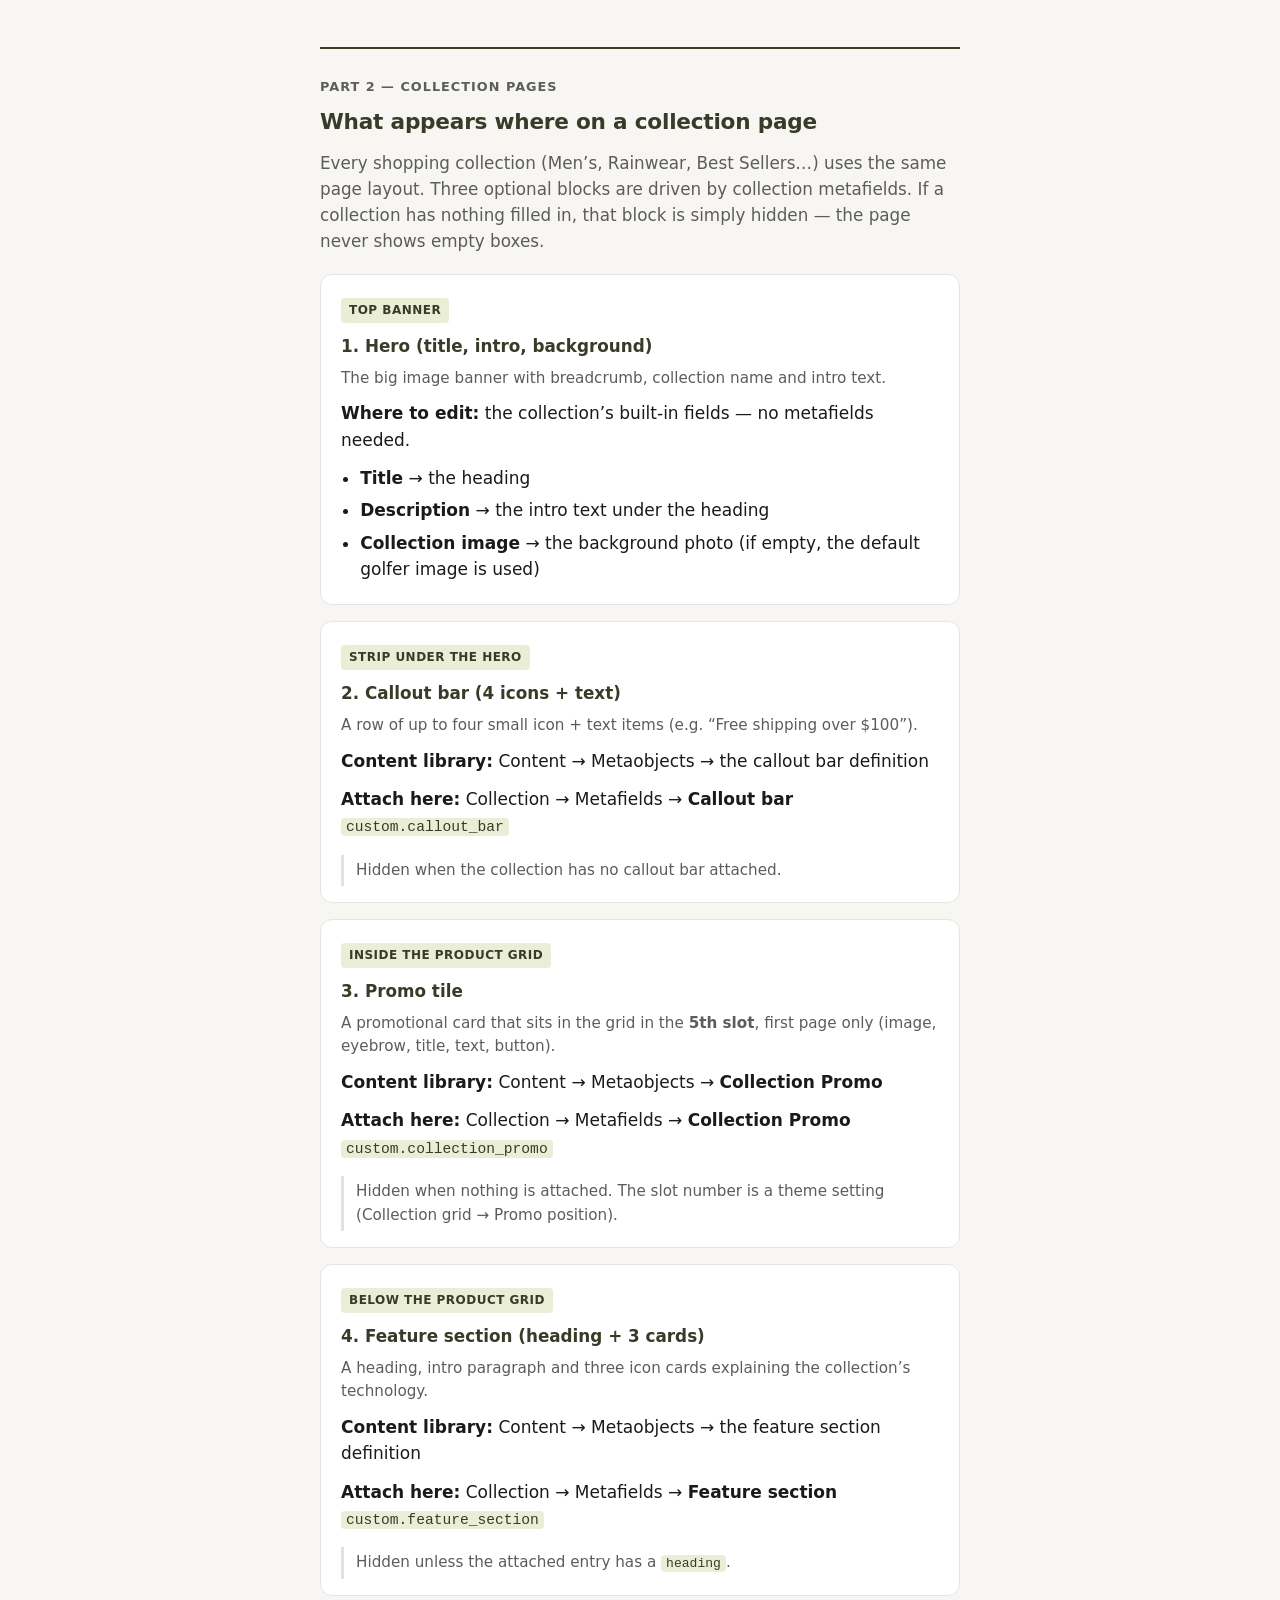
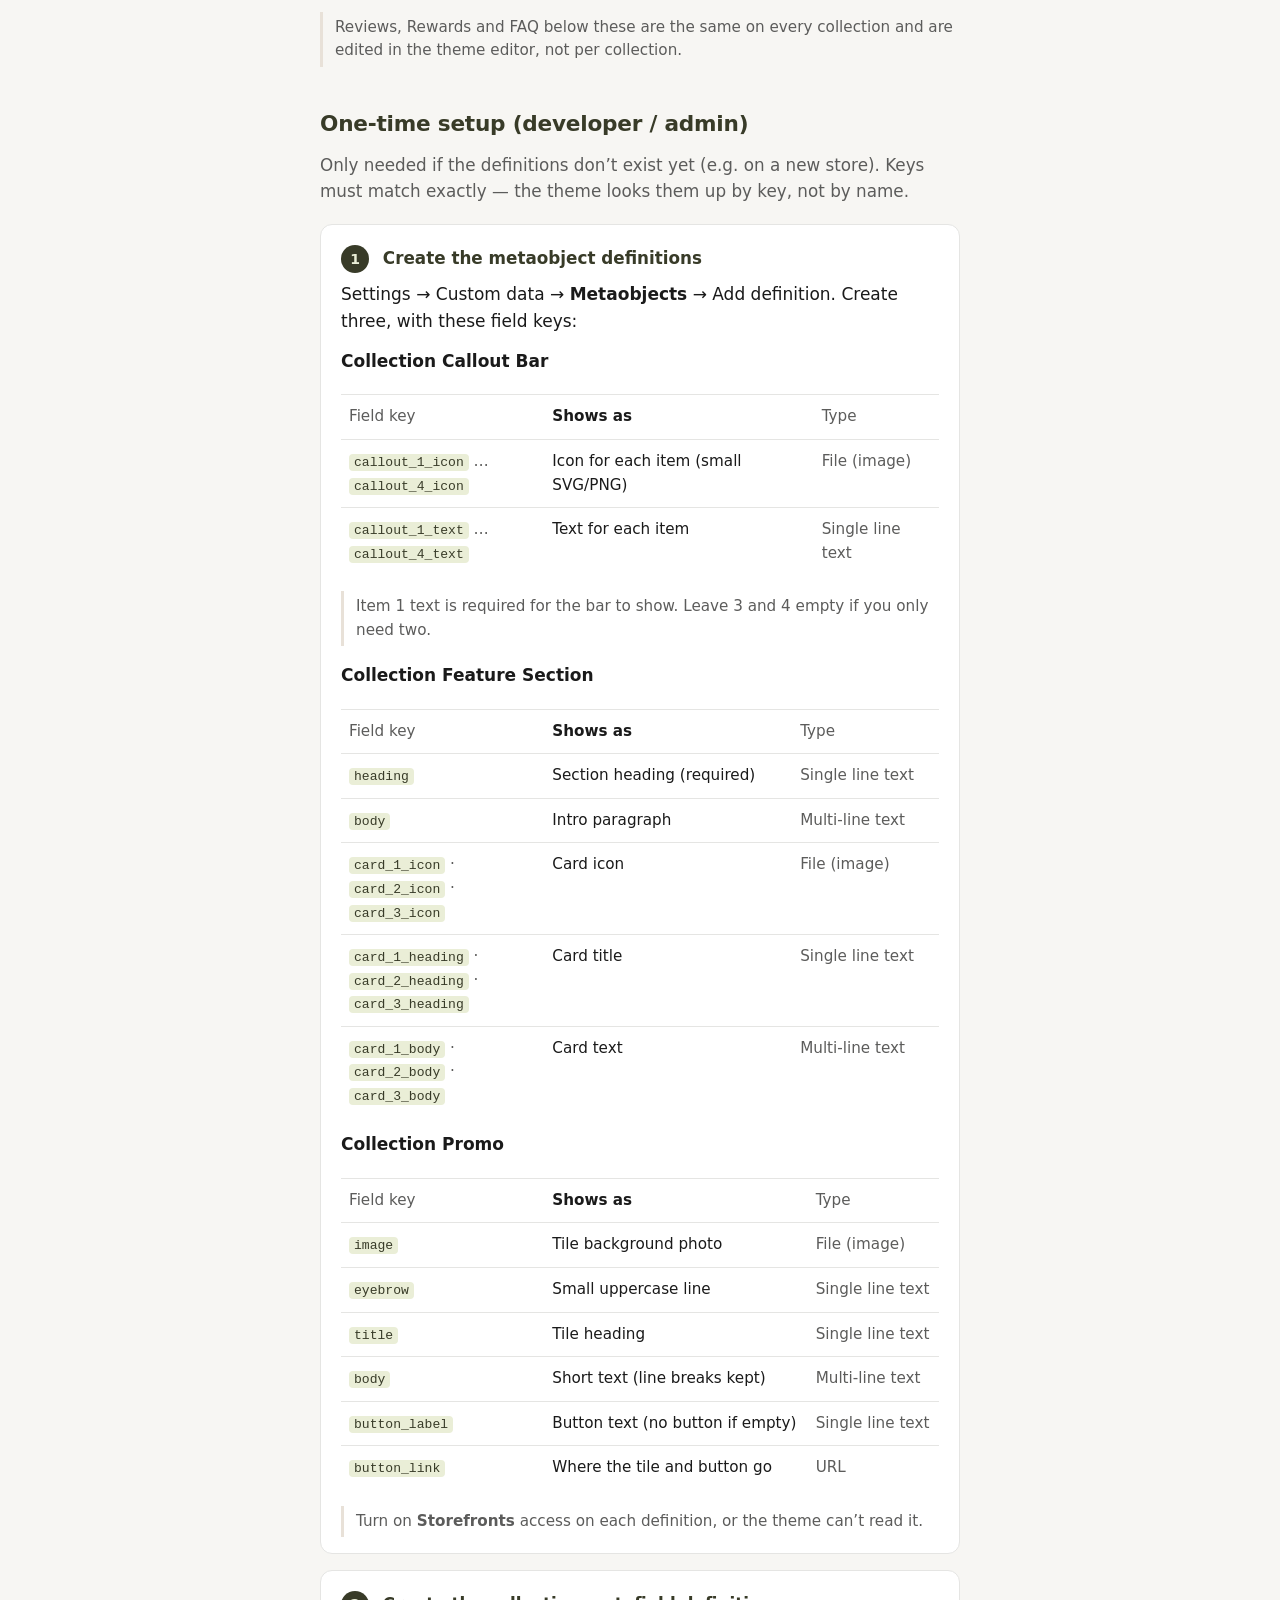
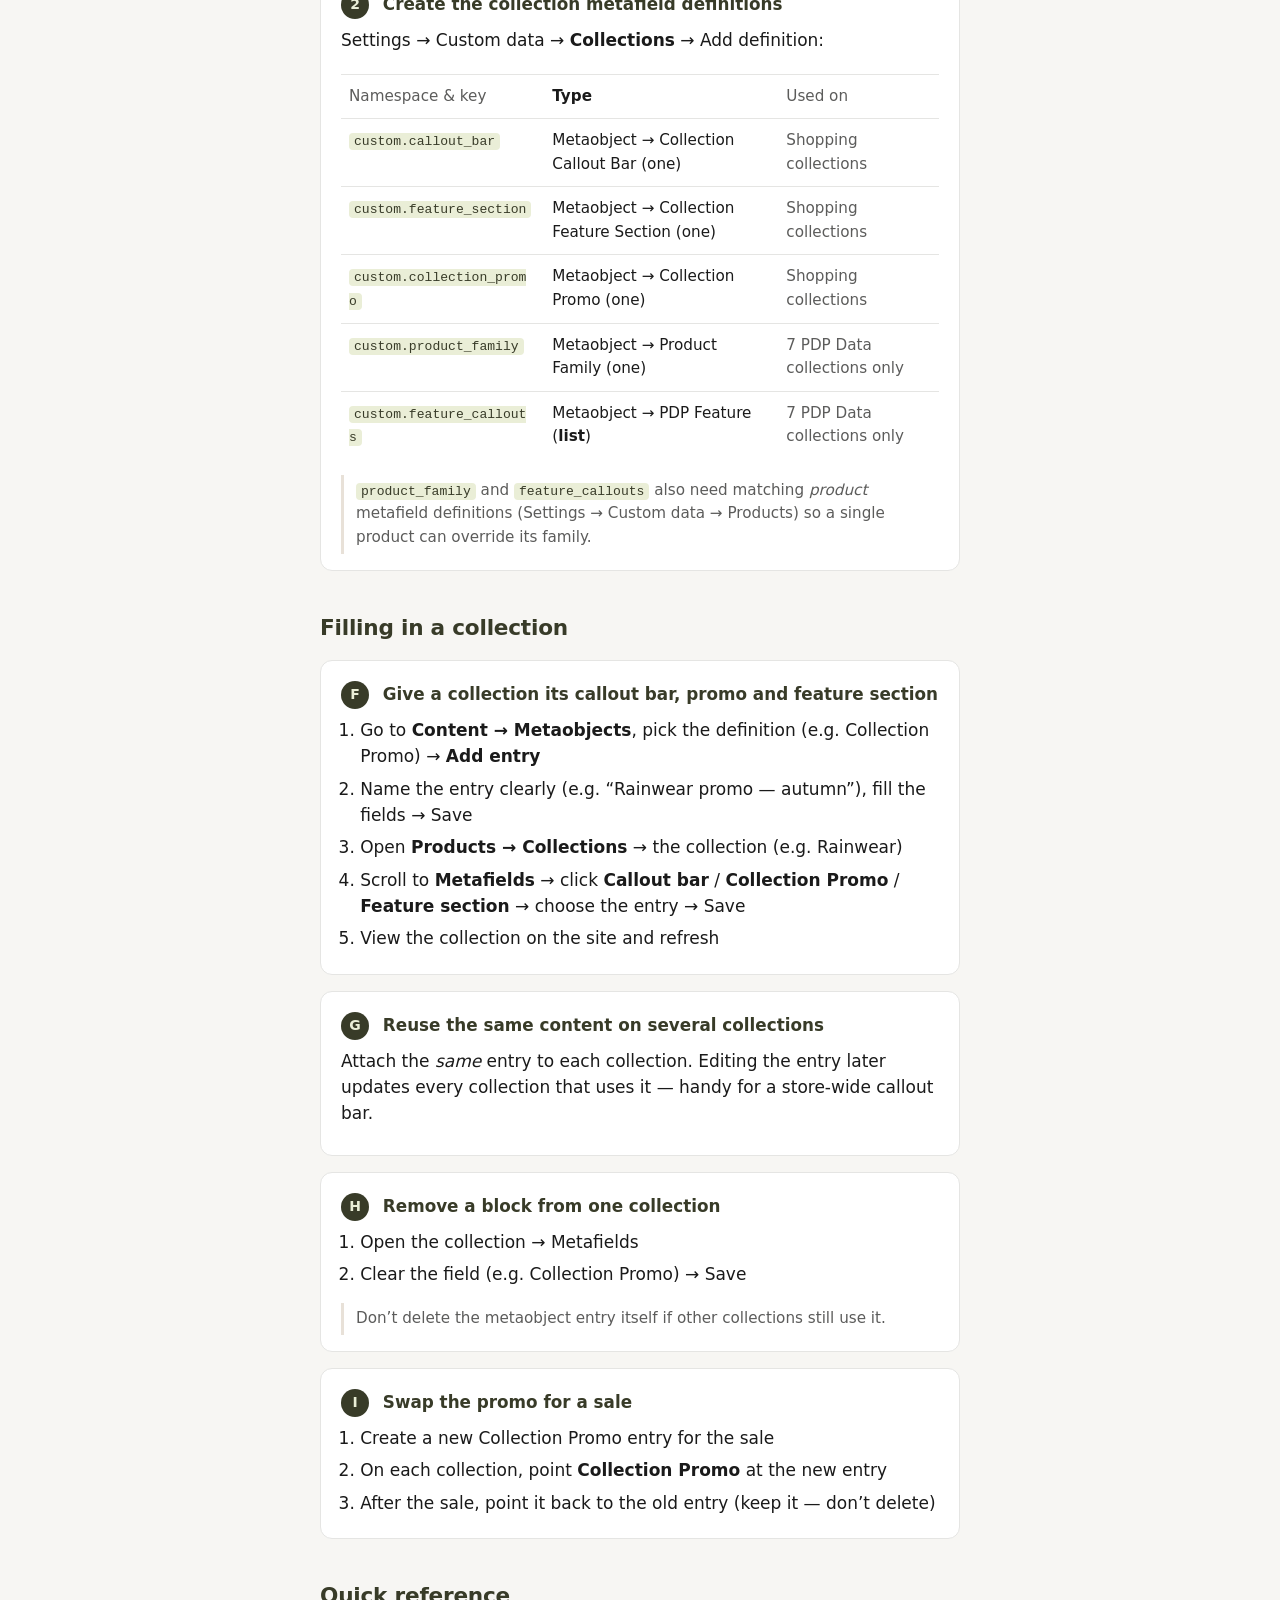
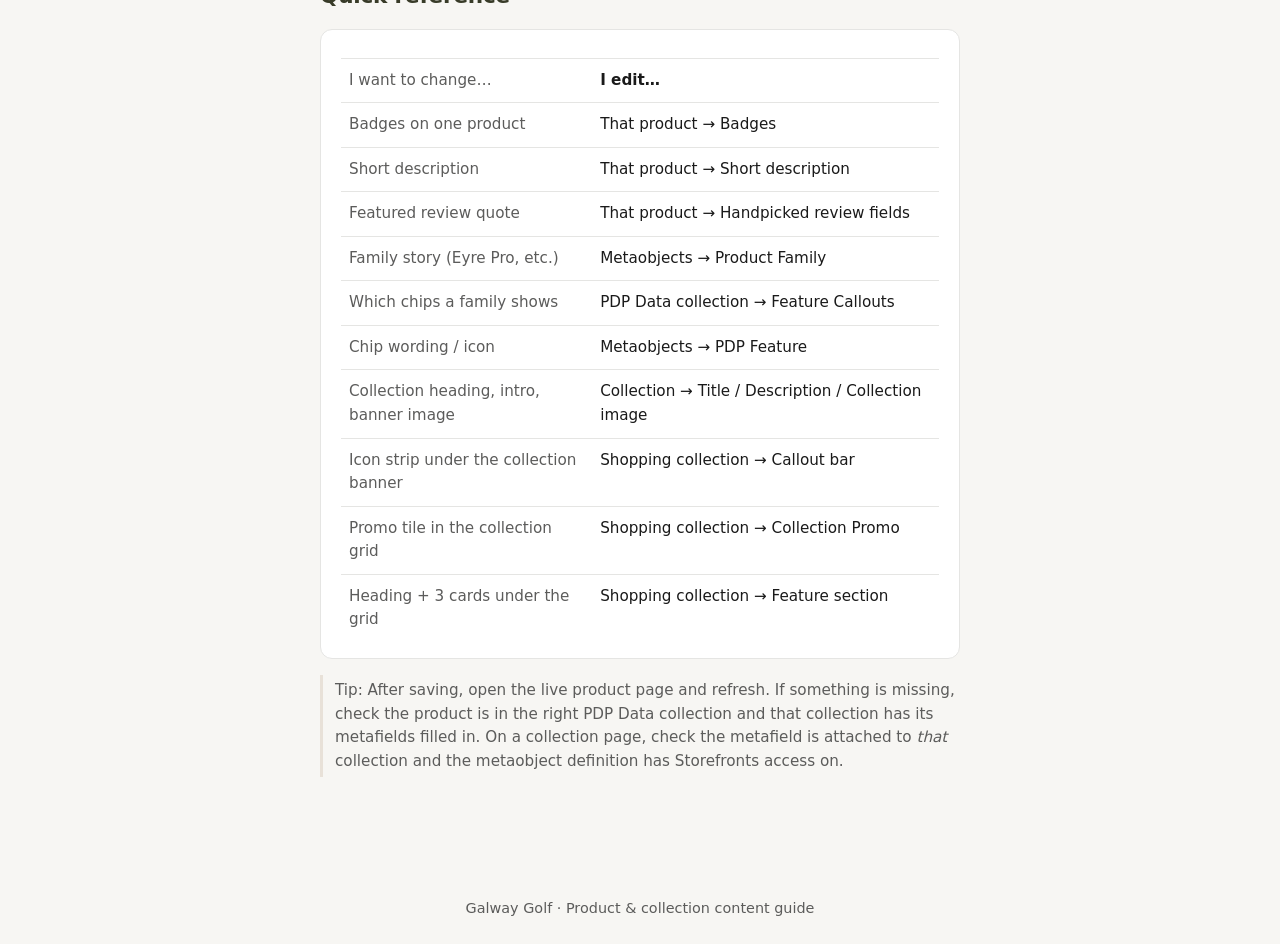
==== commit 04bf77b8: "updated" ====
--- a/docs/index.html
+++ b/docs/index.html
@@ -3,7 +3,7 @@
 <head>
   <meta charset="utf-8" />
   <meta name="viewport" content="width=device-width, initial-scale=1" />
-  <title>Galway — Product content guide</title>
+  <title>Galway content guide</title>
   <style>
     :root {
       --green: #383b28;
@@ -164,6 +164,27 @@
       font-size: 0.92rem;
       margin-top: 4px;
     }
+    code {
+      font: 0.86em/1.4 ui-monospace, SFMono-Regular, Menlo, monospace;
+      background: var(--mint);
+      color: var(--green);
+      padding: 1px 5px;
+      border-radius: 4px;
+      word-break: break-word;
+    }
+    .part {
+      margin: 56px 0 0;
+      padding-top: 28px;
+      border-top: 2px solid var(--green);
+      font-size: 0.8rem;
+      font-weight: 700;
+      letter-spacing: 0.08em;
+      text-transform: uppercase;
+      color: var(--muted);
+    }
+    .scroll { overflow-x: auto; }
+    table.fields th { width: 34%; }
+    table.fields td:nth-child(3) { color: var(--muted); }
     footer {
       text-align: center;
       color: var(--muted);
@@ -175,7 +196,7 @@
 <body>
 
   <header class="hero">
-    <h1>How to update product page content</h1>
+    <h1>How to update product &amp; collection content</h1>
     <p>A plain-English guide for Galway. No coding needed — just Shopify Admin.</p>
   </header>
 
@@ -264,7 +285,7 @@
       <p class="shows">The promotional card mixed into a collection grid (image, eyebrow, title, button).</p>
       <p><strong>Content library:</strong> Content → Metaobjects → <strong>Collection Promo</strong></p>
       <p><strong>Attach here:</strong> open a shopping collection (e.g. Best Sellers) → Metafields → <strong>Collection Promo</strong></p>
-      <p class="note" style="margin-bottom:0">This is separate from the 7 PDP data collections.</p>
+      <p class="note" style="margin-bottom:0">This is separate from the 7 PDP data collections. Full setup steps are in <a href="#collections">Part 2 — Collection pages</a>.</p>
     </div>
 
     <!-- HOW COLLECTIONS PASS CONTENT -->
@@ -324,6 +345,34 @@
       </li>
     </ul>
 
+    <h2>Fields inside the product content library</h2>
+    <p class="lede">What to fill in each entry. Anything left blank simply doesn’t show.</p>
+
+    <div class="card">
+      <span class="where">Metaobject · Product Family</span>
+      <h3>Product Family</h3>
+      <div class="scroll"><table class="simple fields">
+        <tr><th>Field</th><td><strong>What it controls</strong></td><td>Type</td></tr>
+        <tr><th><code>badge</code></th><td>Small line above the title (e.g. “Powered by Eyre Pro™”)</td><td>Single line text</td></tr>
+        <tr><th><code>title</code></th><td>Big heading of the story block</td><td>Single line text</td></tr>
+        <tr><th><code>body</code></th><td>Story paragraph</td><td>Multi-line text</td></tr>
+        <tr><th><code>spec_1_label</code> · <code>spec_2_label</code> · <code>spec_3_label</code></th><td>The three spec labels (Protection / Breathability / Mobility)</td><td>Single line text</td></tr>
+        <tr><th><code>image</code></th><td>Lifestyle photo beside the story (falls back to <code>lifestyle_image</code>, then <code>module_image</code>)</td><td>File (image)</td></tr>
+        <tr><th><code>show_module</code></th><td>Turn the whole story block off for this family</td><td>True / false</td></tr>
+      </table></div>
+    </div>
+
+    <div class="card">
+      <span class="where">Metaobject · PDP Feature</span>
+      <h3>PDP Feature (one chip / feature card)</h3>
+      <div class="scroll"><table class="simple fields">
+        <tr><th>Field</th><td><strong>What it controls</strong></td><td>Type</td></tr>
+        <tr><th><code>headline</code></th><td>Chip text, and the feature card title</td><td>Single line text</td></tr>
+        <tr><th><code>body</code></th><td>Longer text on the “Why Choose…” feature card</td><td>Multi-line text</td></tr>
+        <tr><th><code>icon</code></th><td>Icon name: <code>waterproof</code>, <code>measure</code>, <code>diamond</code>, <code>sew</code>, <code>zipper</code> or <code>none</code>. Leave blank to auto-pick from the headline wording.</td><td>Single line text</td></tr>
+      </table></div>
+    </div>
+
     <!-- DAY TO DAY -->
     <h2>Common tasks</h2>
 
@@ -376,6 +425,152 @@
       </ol>
     </div>
 
+    <!-- ================= COLLECTION PAGES ================= -->
+    <p class="part" id="collections">Part 2 — Collection pages</p>
+    <h2 style="margin-top:8px">What appears where on a collection page</h2>
+    <p class="lede">
+      Every shopping collection (Men’s, Rainwear, Best Sellers…) uses the same page layout.
+      Three optional blocks are driven by collection metafields. If a collection has nothing
+      filled in, that block is simply hidden — the page never shows empty boxes.
+    </p>
+
+    <div class="card">
+      <span class="where">Top banner</span>
+      <h3>1. Hero (title, intro, background)</h3>
+      <p class="shows">The big image banner with breadcrumb, collection name and intro text.</p>
+      <p><strong>Where to edit:</strong> the collection’s built-in fields — no metafields needed.</p>
+      <ul>
+        <li><strong>Title</strong> → the heading</li>
+        <li><strong>Description</strong> → the intro text under the heading</li>
+        <li><strong>Collection image</strong> → the background photo (if empty, the default golfer image is used)</li>
+      </ul>
+    </div>
+
+    <div class="card">
+      <span class="where">Strip under the hero</span>
+      <h3>2. Callout bar (4 icons + text)</h3>
+      <p class="shows">A row of up to four small icon + text items (e.g. “Free shipping over $100”).</p>
+      <p><strong>Content library:</strong> Content → Metaobjects → the callout bar definition</p>
+      <p><strong>Attach here:</strong> Collection → Metafields → <strong>Callout bar</strong> <code>custom.callout_bar</code></p>
+      <p class="note" style="margin-bottom:0">Hidden when the collection has no callout bar attached.</p>
+    </div>
+
+    <div class="card">
+      <span class="where">Inside the product grid</span>
+      <h3>3. Promo tile</h3>
+      <p class="shows">A promotional card that sits in the grid in the <strong>5th slot</strong>, first page only (image, eyebrow, title, text, button).</p>
+      <p><strong>Content library:</strong> Content → Metaobjects → <strong>Collection Promo</strong></p>
+      <p><strong>Attach here:</strong> Collection → Metafields → <strong>Collection Promo</strong> <code>custom.collection_promo</code></p>
+      <p class="note" style="margin-bottom:0">Hidden when nothing is attached. The slot number is a theme setting (Collection grid → Promo position).</p>
+    </div>
+
+    <div class="card">
+      <span class="where">Below the product grid</span>
+      <h3>4. Feature section (heading + 3 cards)</h3>
+      <p class="shows">A heading, intro paragraph and three icon cards explaining the collection’s technology.</p>
+      <p><strong>Content library:</strong> Content → Metaobjects → the feature section definition</p>
+      <p><strong>Attach here:</strong> Collection → Metafields → <strong>Feature section</strong> <code>custom.feature_section</code></p>
+      <p class="note" style="margin-bottom:0">Hidden unless the attached entry has a <code>heading</code>.</p>
+    </div>
+
+    <p class="note">
+      Reviews, Rewards and FAQ below these are the same on every collection and are edited in the theme editor, not per collection.
+    </p>
+
+    <h2>One-time setup (developer / admin)</h2>
+    <p class="lede">
+      Only needed if the definitions don’t exist yet (e.g. on a new store). Keys must match exactly —
+      the theme looks them up by key, not by name.
+    </p>
+
+    <div class="card">
+      <h3><span class="num">1</span> Create the metaobject definitions</h3>
+      <p>Settings → Custom data → <strong>Metaobjects</strong> → Add definition. Create three, with these field keys:</p>
+
+      <p style="margin-top:14px"><strong>Collection Callout Bar</strong></p>
+      <div class="scroll"><table class="simple fields">
+        <tr><th>Field key</th><td><strong>Shows as</strong></td><td>Type</td></tr>
+        <tr><th><code>callout_1_icon</code> … <code>callout_4_icon</code></th><td>Icon for each item (small SVG/PNG)</td><td>File (image)</td></tr>
+        <tr><th><code>callout_1_text</code> … <code>callout_4_text</code></th><td>Text for each item</td><td>Single line text</td></tr>
+      </table></div>
+      <p class="note">Item 1 text is required for the bar to show. Leave 3 and 4 empty if you only need two.</p>
+
+      <p style="margin-top:14px"><strong>Collection Feature Section</strong></p>
+      <div class="scroll"><table class="simple fields">
+        <tr><th>Field key</th><td><strong>Shows as</strong></td><td>Type</td></tr>
+        <tr><th><code>heading</code></th><td>Section heading (required)</td><td>Single line text</td></tr>
+        <tr><th><code>body</code></th><td>Intro paragraph</td><td>Multi-line text</td></tr>
+        <tr><th><code>card_1_icon</code> · <code>card_2_icon</code> · <code>card_3_icon</code></th><td>Card icon</td><td>File (image)</td></tr>
+        <tr><th><code>card_1_heading</code> · <code>card_2_heading</code> · <code>card_3_heading</code></th><td>Card title</td><td>Single line text</td></tr>
+        <tr><th><code>card_1_body</code> · <code>card_2_body</code> · <code>card_3_body</code></th><td>Card text</td><td>Multi-line text</td></tr>
+      </table></div>
+
+      <p style="margin-top:14px"><strong>Collection Promo</strong></p>
+      <div class="scroll"><table class="simple fields">
+        <tr><th>Field key</th><td><strong>Shows as</strong></td><td>Type</td></tr>
+        <tr><th><code>image</code></th><td>Tile background photo</td><td>File (image)</td></tr>
+        <tr><th><code>eyebrow</code></th><td>Small uppercase line</td><td>Single line text</td></tr>
+        <tr><th><code>title</code></th><td>Tile heading</td><td>Single line text</td></tr>
+        <tr><th><code>body</code></th><td>Short text (line breaks kept)</td><td>Multi-line text</td></tr>
+        <tr><th><code>button_label</code></th><td>Button text (no button if empty)</td><td>Single line text</td></tr>
+        <tr><th><code>button_link</code></th><td>Where the tile and button go</td><td>URL</td></tr>
+      </table></div>
+      <p class="note" style="margin-bottom:0">Turn on <strong>Storefronts</strong> access on each definition, or the theme can’t read it.</p>
+    </div>
+
+    <div class="card">
+      <h3><span class="num">2</span> Create the collection metafield definitions</h3>
+      <p>Settings → Custom data → <strong>Collections</strong> → Add definition:</p>
+      <div class="scroll"><table class="simple fields">
+        <tr><th>Namespace &amp; key</th><td><strong>Type</strong></td><td>Used on</td></tr>
+        <tr><th><code>custom.callout_bar</code></th><td>Metaobject → Collection Callout Bar (one)</td><td>Shopping collections</td></tr>
+        <tr><th><code>custom.feature_section</code></th><td>Metaobject → Collection Feature Section (one)</td><td>Shopping collections</td></tr>
+        <tr><th><code>custom.collection_promo</code></th><td>Metaobject → Collection Promo (one)</td><td>Shopping collections</td></tr>
+        <tr><th><code>custom.product_family</code></th><td>Metaobject → Product Family (one)</td><td>7 PDP Data collections only</td></tr>
+        <tr><th><code>custom.feature_callouts</code></th><td>Metaobject → PDP Feature (<strong>list</strong>)</td><td>7 PDP Data collections only</td></tr>
+      </table></div>
+      <p class="note" style="margin-bottom:0">
+        <code>product_family</code> and <code>feature_callouts</code> also need matching <em>product</em> metafield definitions
+        (Settings → Custom data → Products) so a single product can override its family.
+      </p>
+    </div>
+
+    <h2>Filling in a collection</h2>
+
+    <div class="card">
+      <h3><span class="num">F</span> Give a collection its callout bar, promo and feature section</h3>
+      <ol>
+        <li>Go to <strong>Content → Metaobjects</strong>, pick the definition (e.g. Collection Promo) → <strong>Add entry</strong></li>
+        <li>Name the entry clearly (e.g. “Rainwear promo — autumn”), fill the fields → Save</li>
+        <li>Open <strong>Products → Collections</strong> → the collection (e.g. Rainwear)</li>
+        <li>Scroll to <strong>Metafields</strong> → click <strong>Callout bar</strong> / <strong>Collection Promo</strong> / <strong>Feature section</strong> → choose the entry → Save</li>
+        <li>View the collection on the site and refresh</li>
+      </ol>
+    </div>
+
+    <div class="card">
+      <h3><span class="num">G</span> Reuse the same content on several collections</h3>
+      <p>Attach the <em>same</em> entry to each collection. Editing the entry later updates every collection that uses it — handy for a store-wide callout bar.</p>
+    </div>
+
+    <div class="card">
+      <h3><span class="num">H</span> Remove a block from one collection</h3>
+      <ol>
+        <li>Open the collection → Metafields</li>
+        <li>Clear the field (e.g. Collection Promo) → Save</li>
+      </ol>
+      <p class="note" style="margin-bottom:0">Don’t delete the metaobject entry itself if other collections still use it.</p>
+    </div>
+
+    <div class="card">
+      <h3><span class="num">I</span> Swap the promo for a sale</h3>
+      <ol>
+        <li>Create a new Collection Promo entry for the sale</li>
+        <li>On each collection, point <strong>Collection Promo</strong> at the new entry</li>
+        <li>After the sale, point it back to the old entry (keep it — don’t delete)</li>
+      </ol>
+    </div>
+
     <!-- QUICK REF -->
     <h2>Quick reference</h2>
     <div class="card">
@@ -409,8 +604,20 @@
           <td>Metaobjects → PDP Feature</td>
         </tr>
         <tr>
-          <th>Promo tile on a collection page</th>
+          <th>Collection heading, intro, banner image</th>
+          <td>Collection → Title / Description / Collection image</td>
+        </tr>
+        <tr>
+          <th>Icon strip under the collection banner</th>
+          <td>Shopping collection → Callout bar</td>
+        </tr>
+        <tr>
+          <th>Promo tile in the collection grid</th>
           <td>Shopping collection → Collection Promo</td>
+        </tr>
+        <tr>
+          <th>Heading + 3 cards under the grid</th>
+          <td>Shopping collection → Feature section</td>
         </tr>
       </table>
     </div>
@@ -418,10 +625,11 @@
     <p class="note">
       Tip: After saving, open the live product page and refresh. If something is missing,
       check the product is in the right PDP Data collection and that collection has its metafields filled in.
+      On a collection page, check the metafield is attached to <em>that</em> collection and the metaobject definition has Storefronts access on.
     </p>
 
   </div>
 
-  <footer>Galway Golf · Product content guide</footer>
+  <footer>Galway Golf · Product &amp; collection content guide</footer>
 </body>
 </html>
